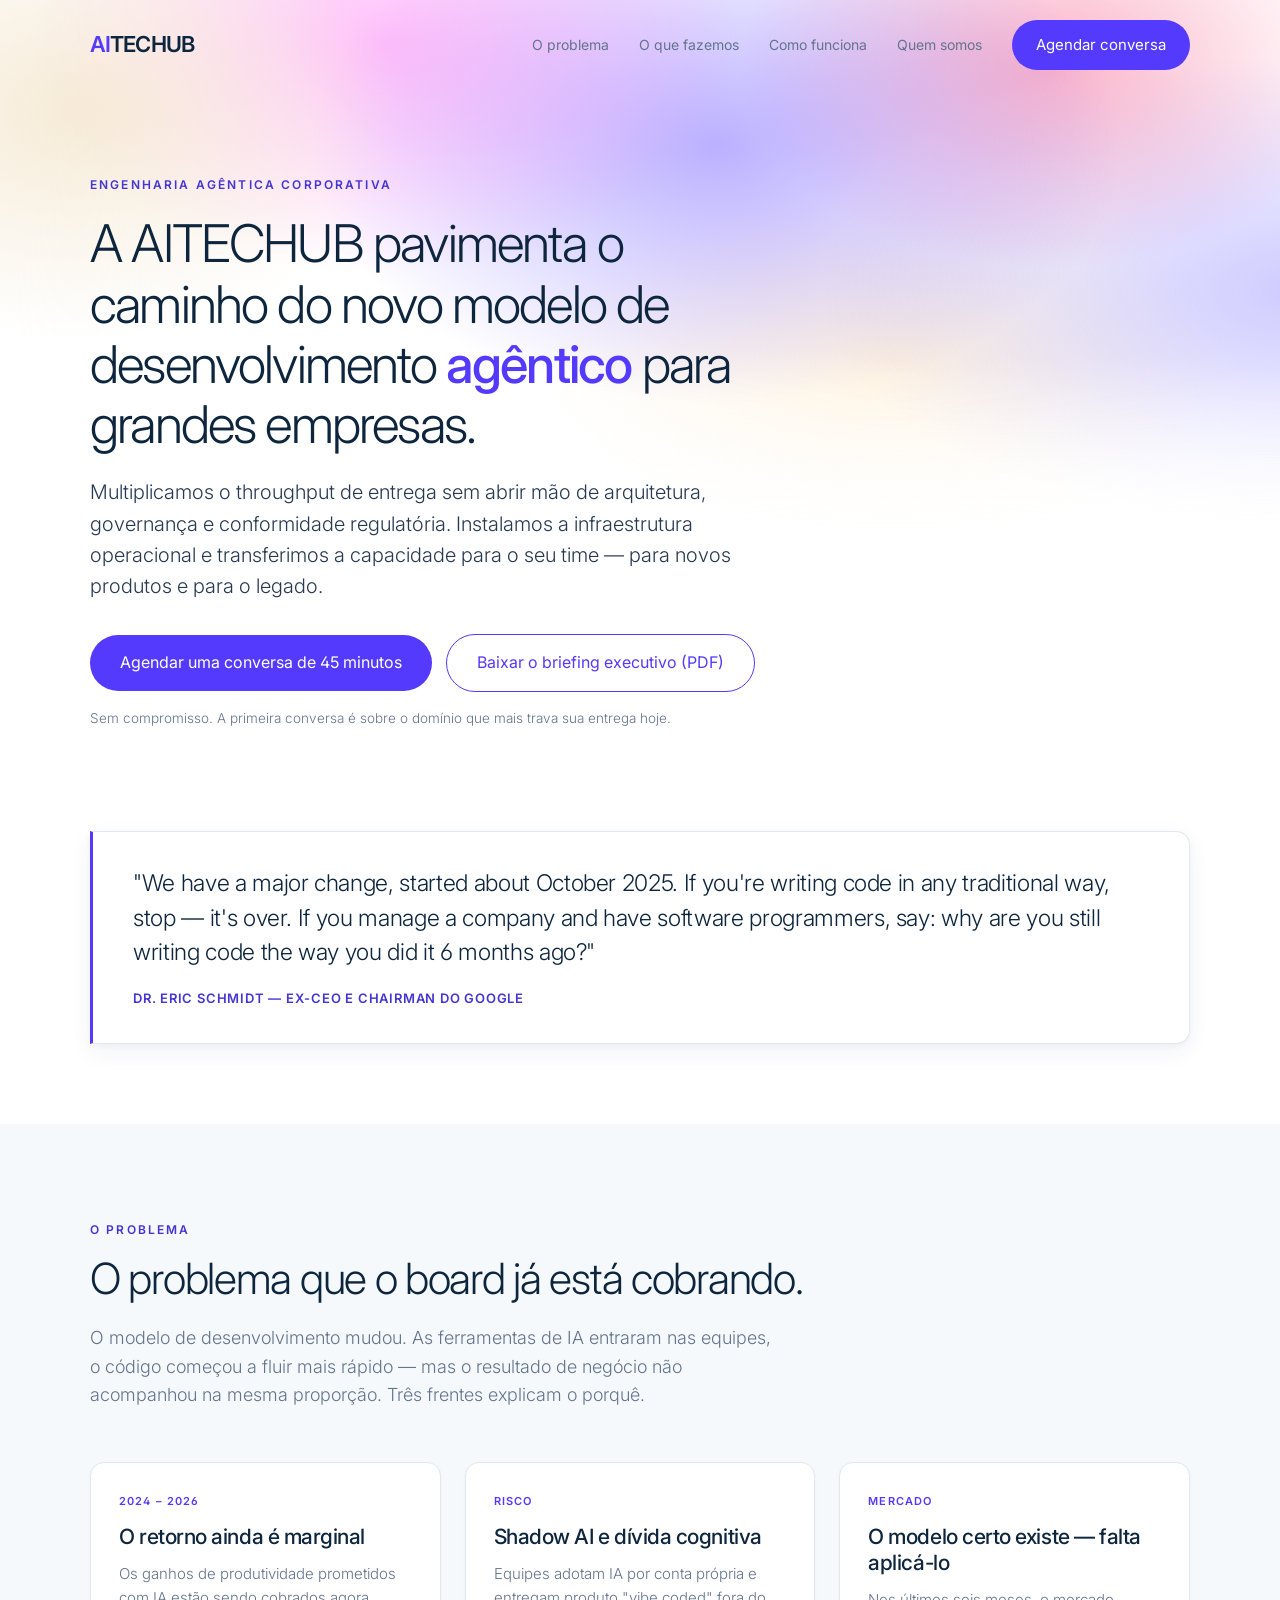
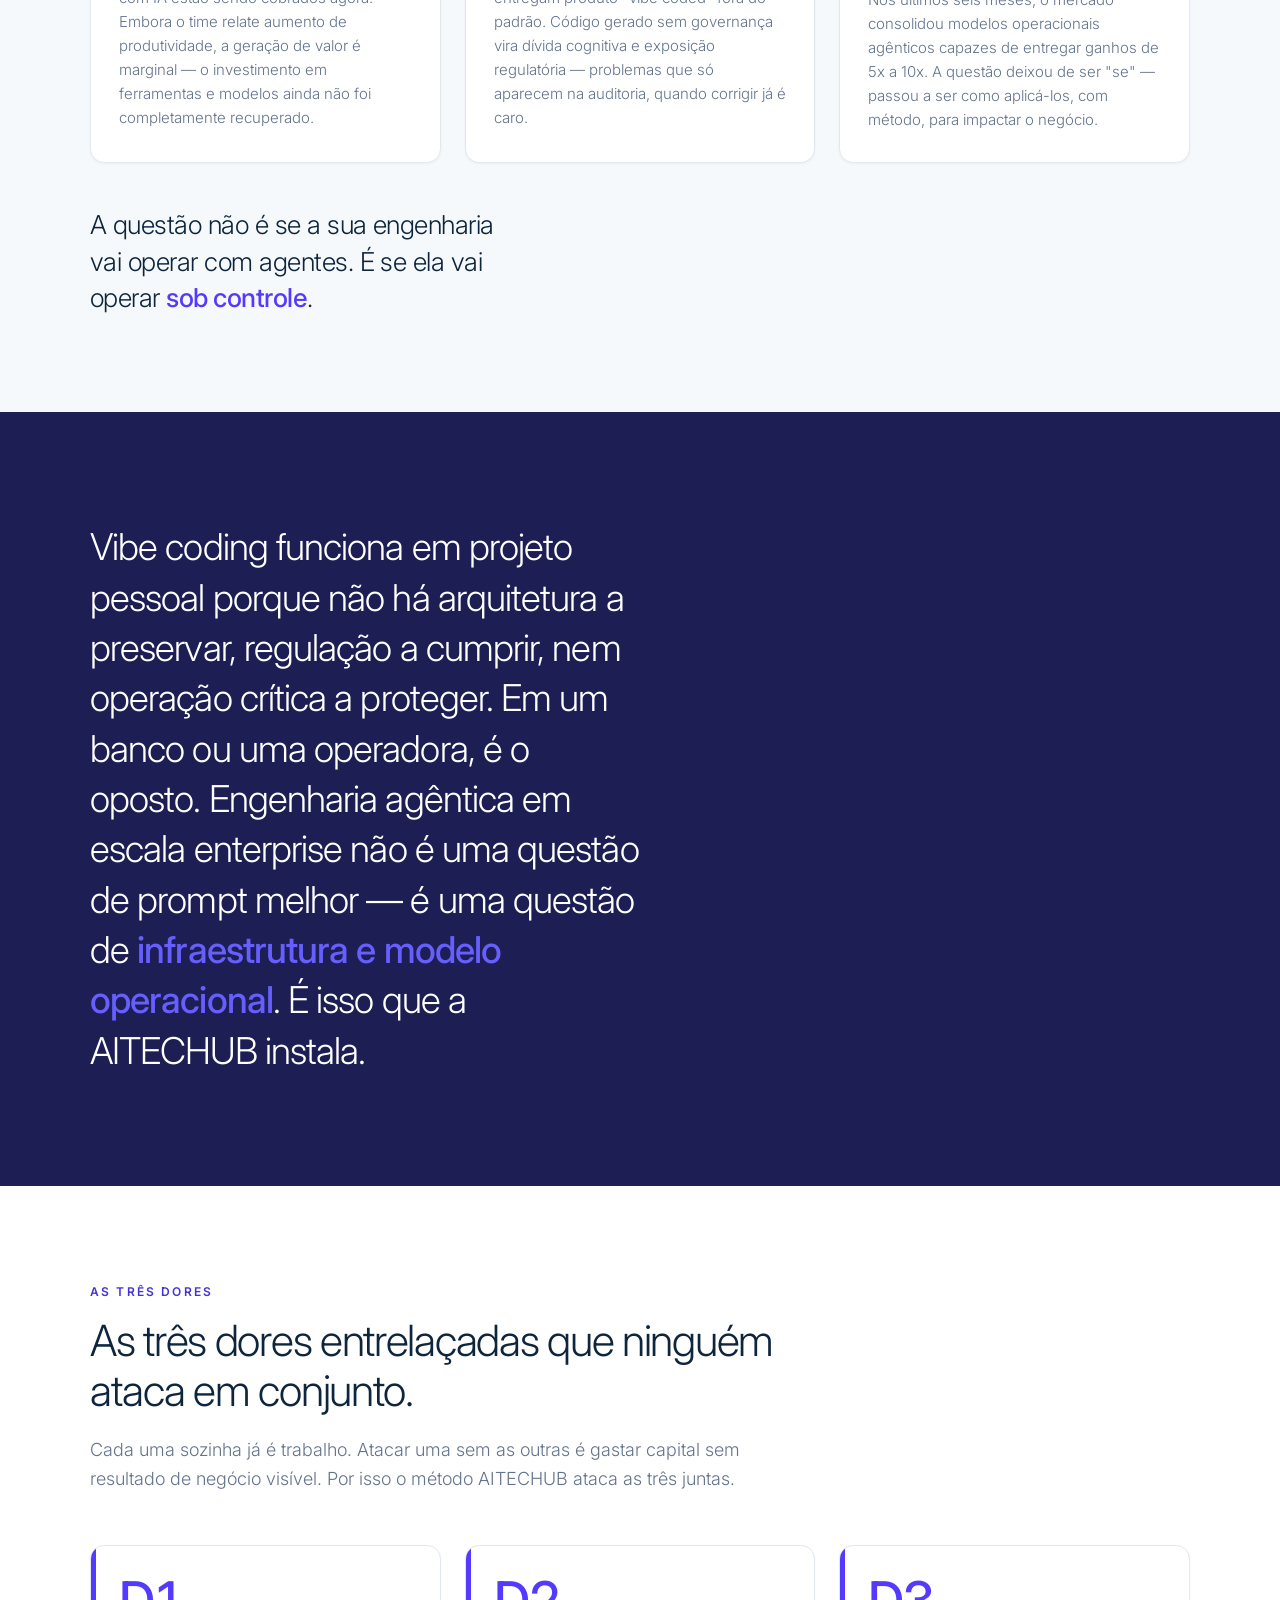
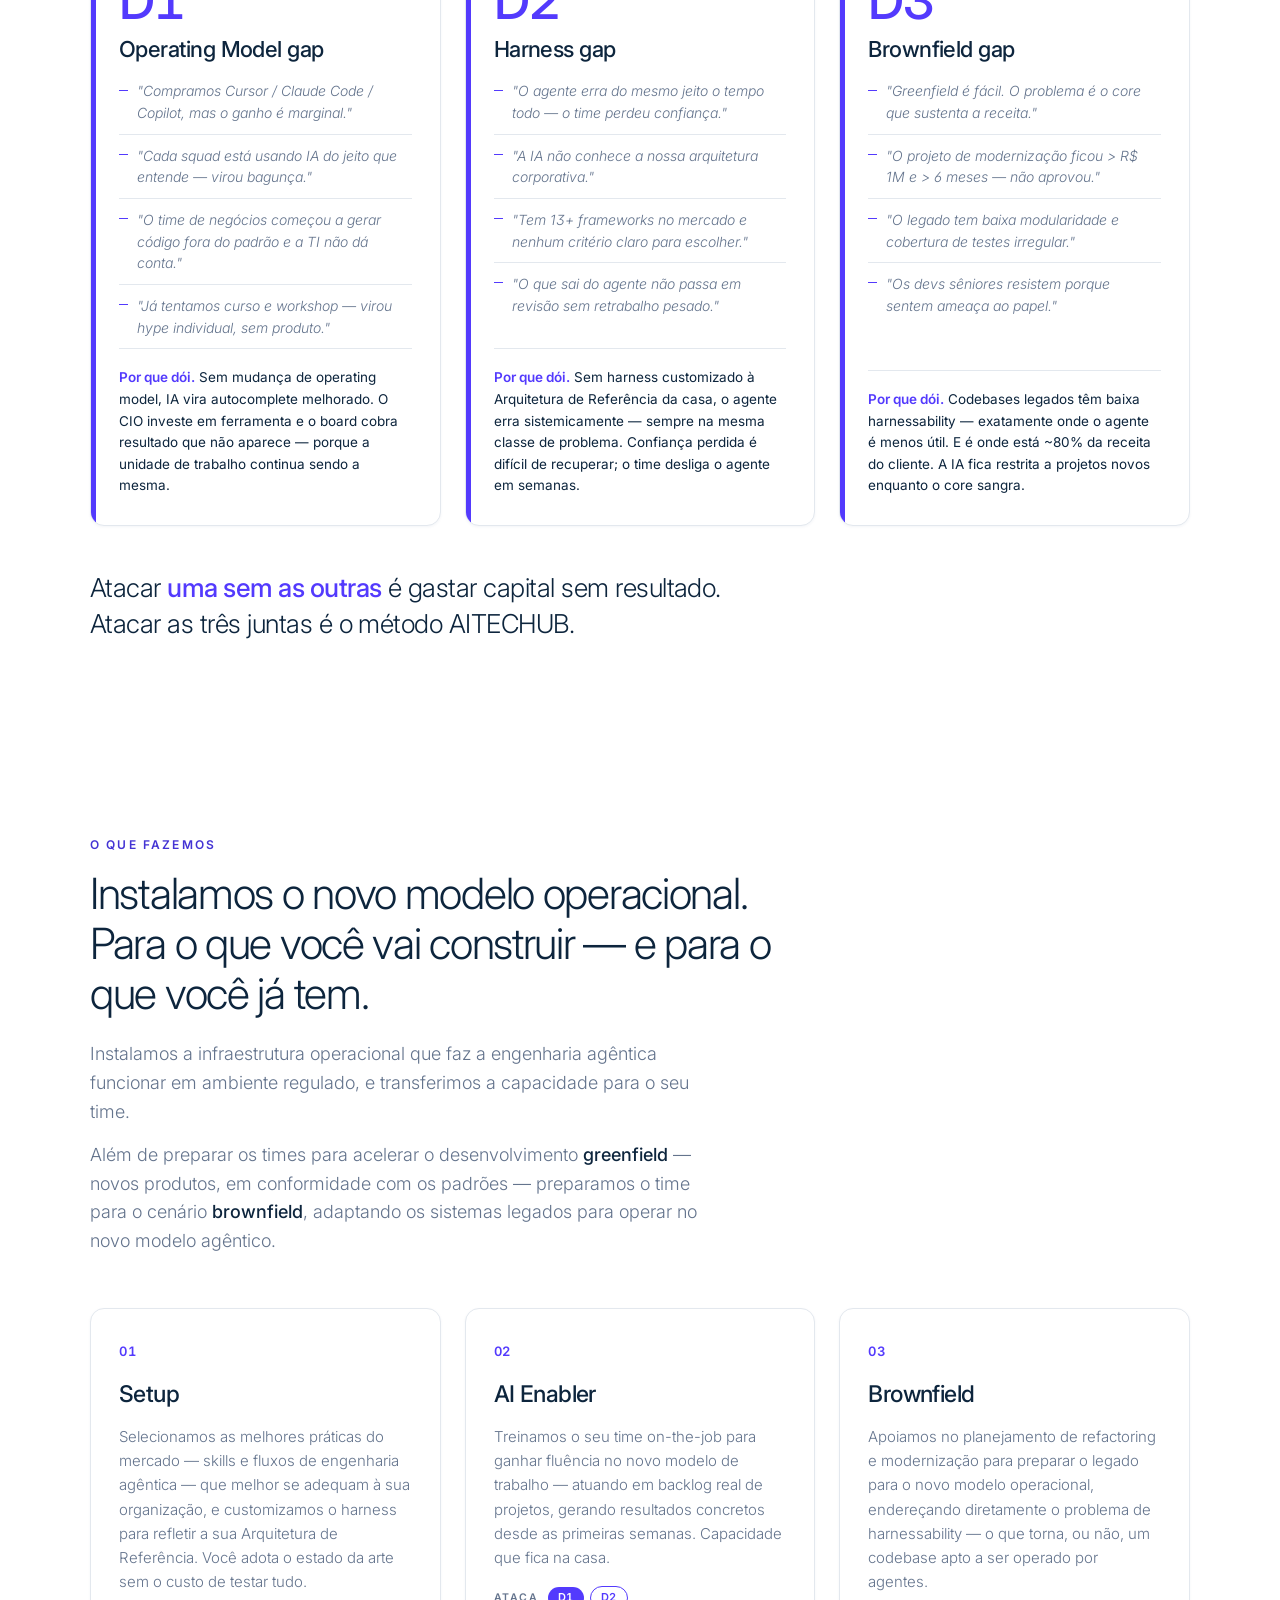
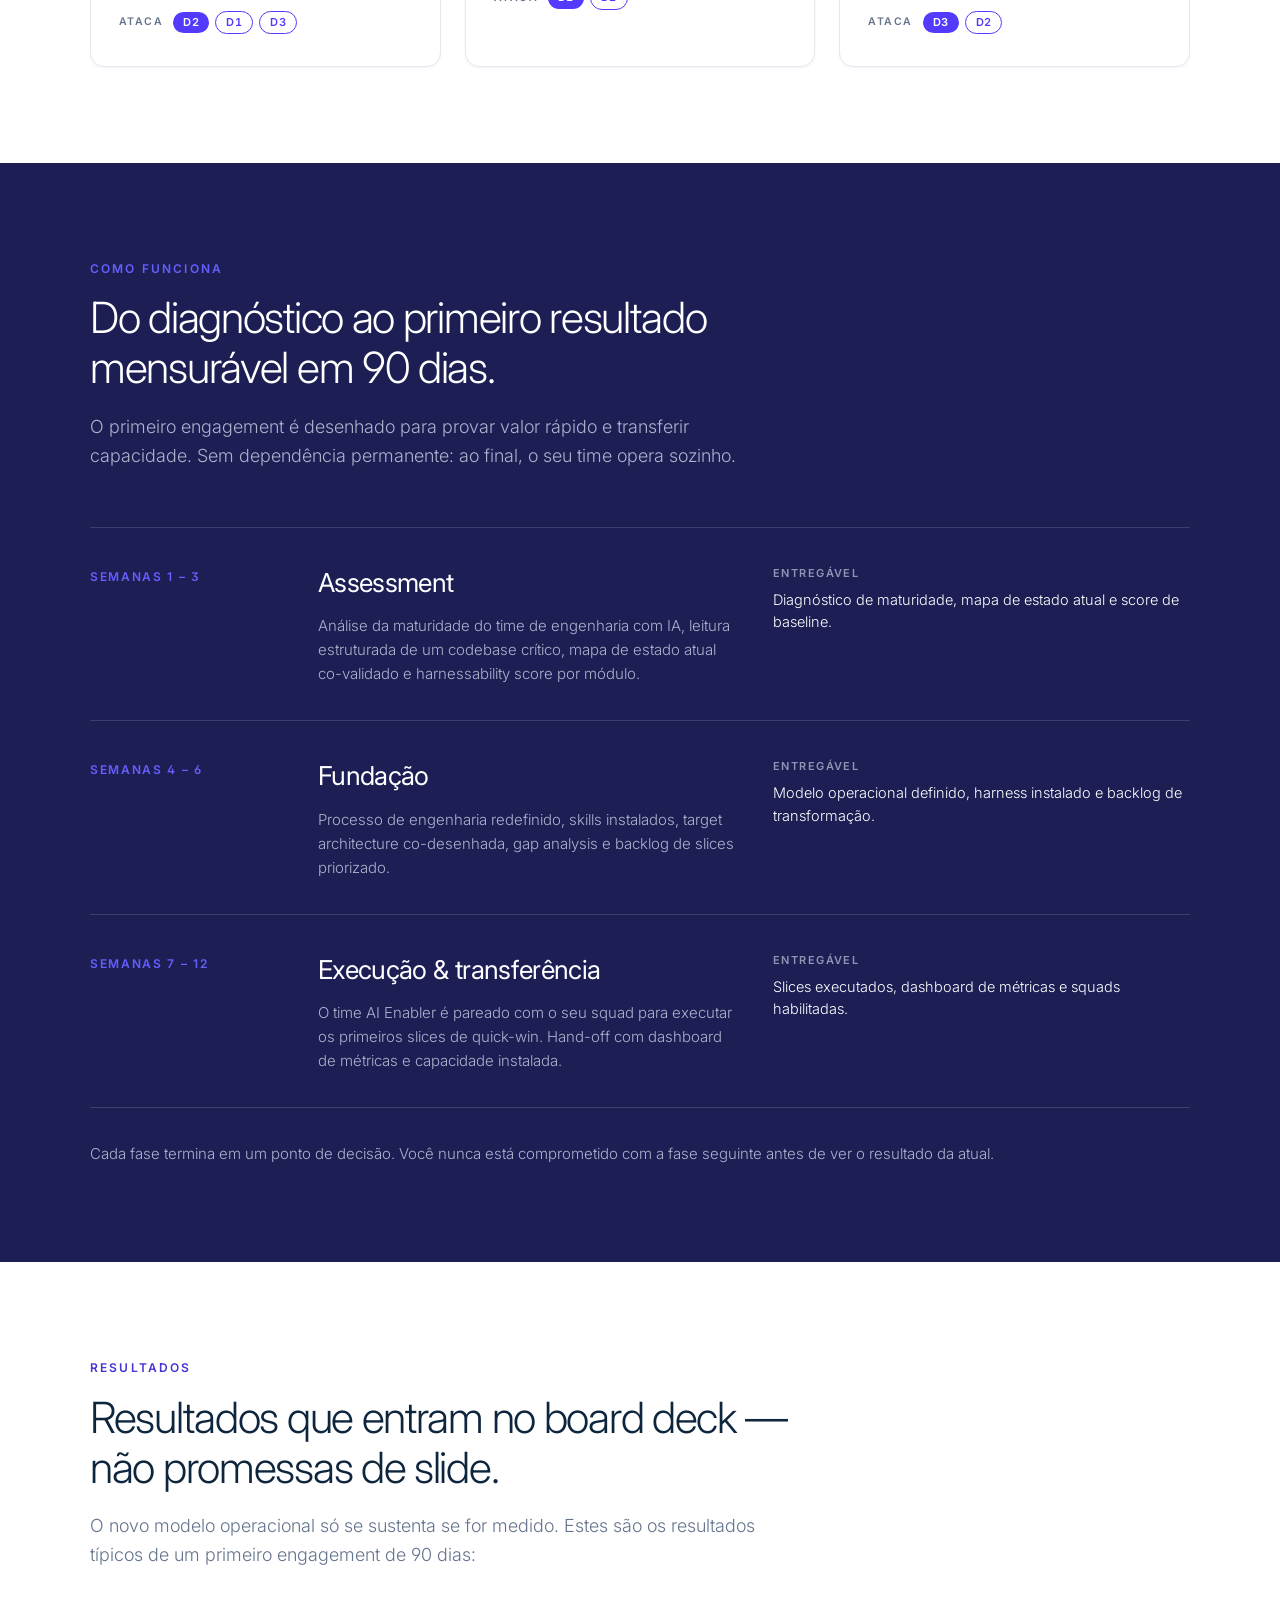
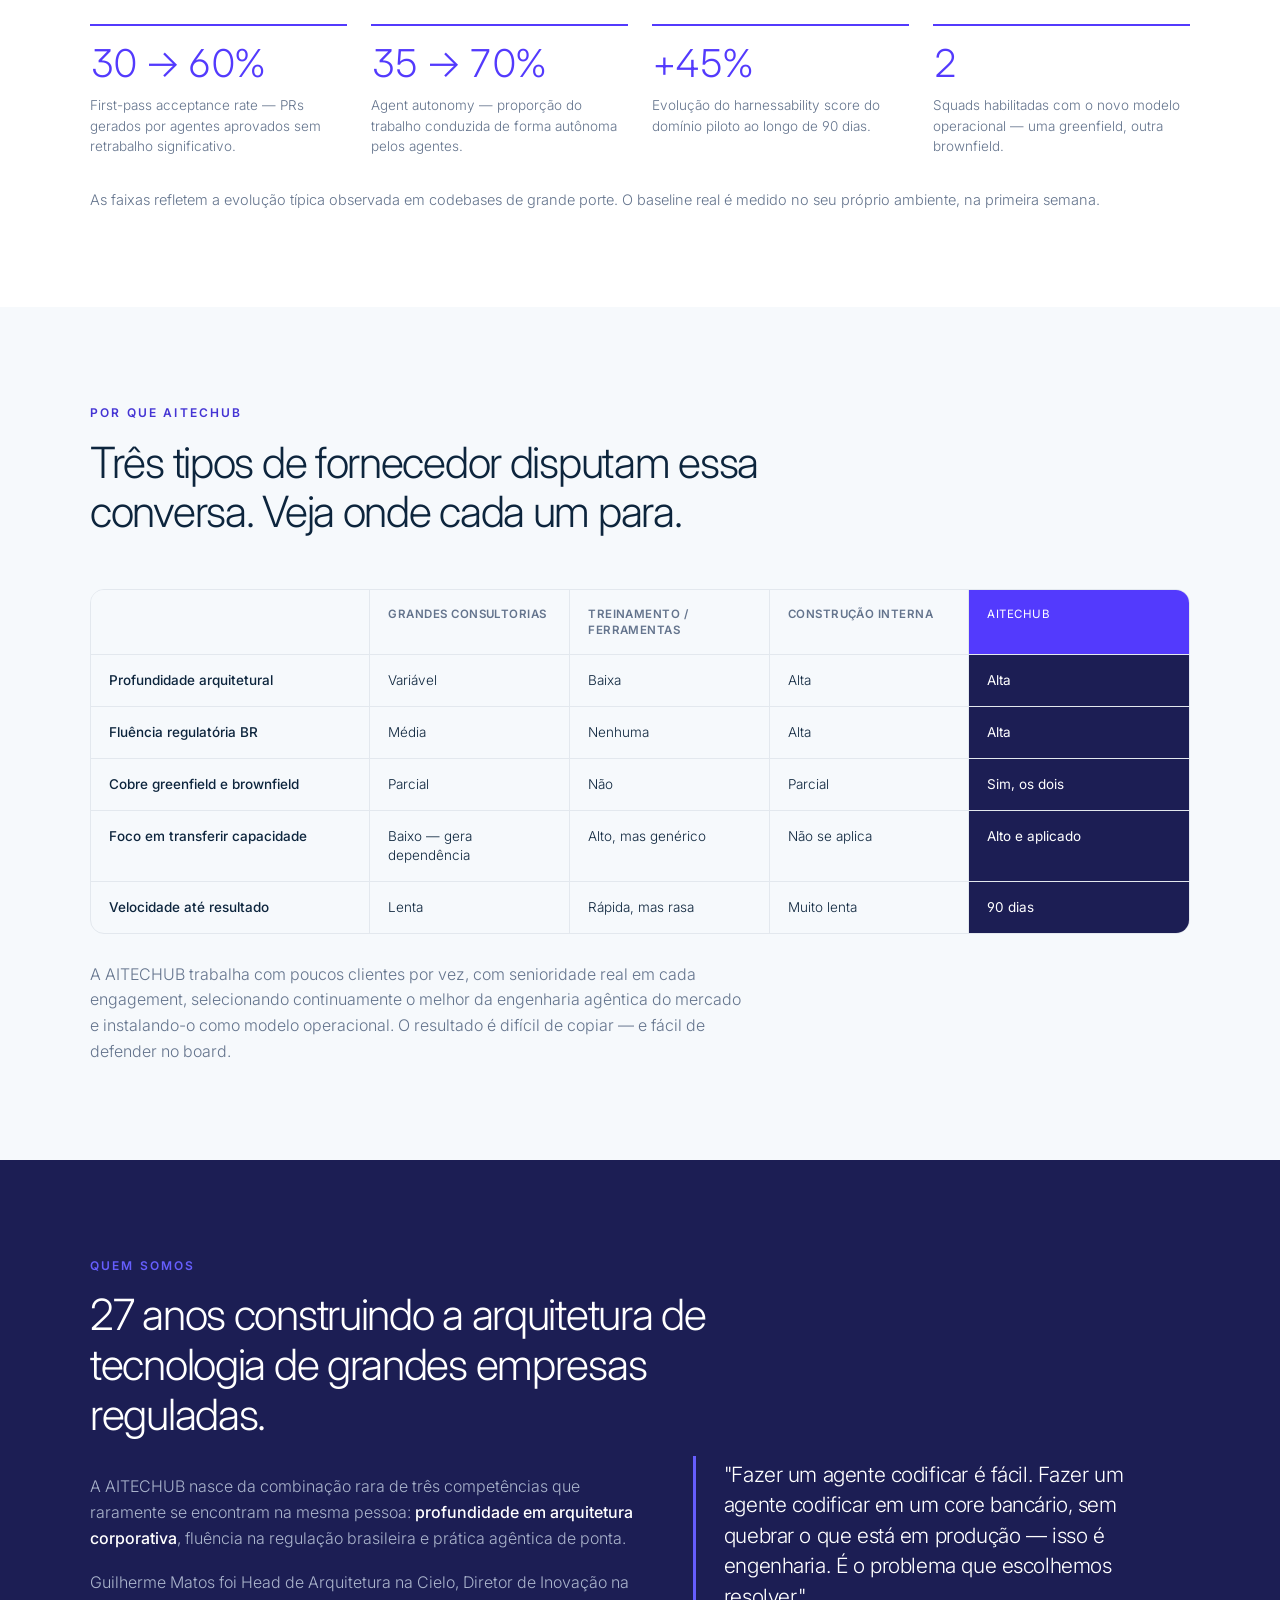
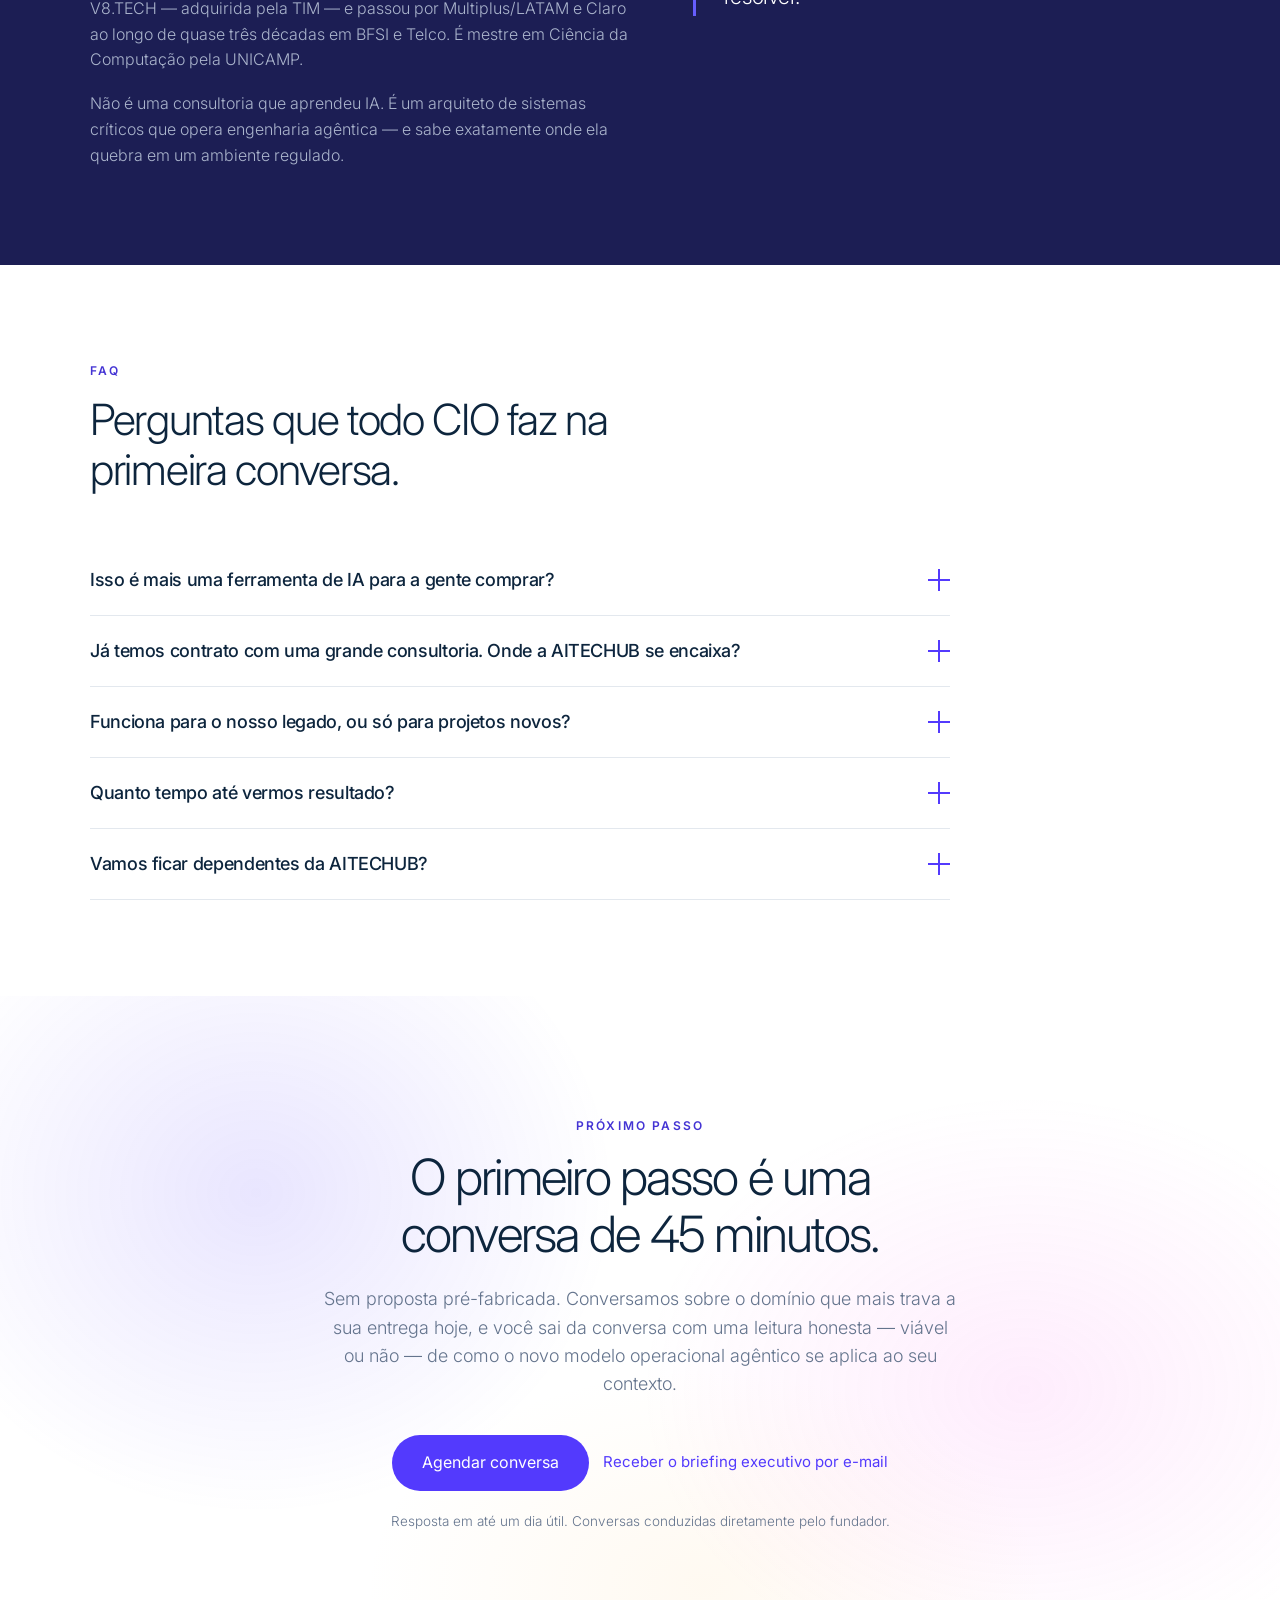
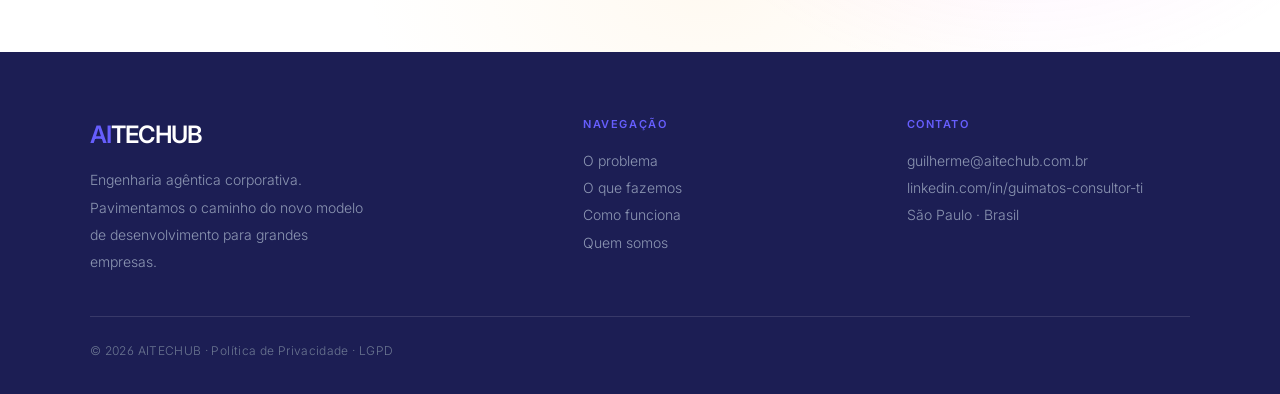
==== index.html @ 3b5c0ca3 "landing page" ====
<!DOCTYPE html>
<html lang="pt-BR">
<head>
<meta charset="UTF-8">
<meta name="viewport" content="width=device-width, initial-scale=1.0">
<title>AITECHUB — Engenharia Agêntica Corporativa</title>
<meta name="description" content="Pavimentamos o caminho do novo modelo de desenvolvimento agêntico para grandes empresas — multiplicando o throughput de entrega sem abrir mão de arquitetura, governança e conformidade regulatória.">
<meta property="og:title" content="O modelo de desenvolvimento mudou. A AITECHUB pavimenta o caminho.">
<meta property="og:description" content="Engenharia agêntica governada para grandes empresas.">
<link rel="preconnect" href="https://fonts.googleapis.com">
<link rel="preconnect" href="https://fonts.gstatic.com" crossorigin>
<link href="https://fonts.googleapis.com/css2?family=Inter:wght@300;400;500;600&display=swap" rel="stylesheet">
<style>
  :root {
    --indigo: #533afd;
    --indigo-deep: #4434d4;
    --indigo-press: #2e2b8c;
    --indigo-soft: #665efd;
    --navy: #0d253d;
    --navy-900: #1c1e54;
    --ink-secondary: #273951;
    --ink-mute: #64748d;
    --canvas: #ffffff;
    --canvas-soft: #f6f9fc;
    --canvas-cream: #f5e9d4;
    --hairline: #e3e8ee;
    --ruby: #ea2261;
  }

  * { margin: 0; padding: 0; box-sizing: border-box; }
  html { scroll-behavior: smooth; }
  body {
    background: var(--canvas);
    color: var(--navy);
    font-family: 'Inter', -apple-system, sans-serif;
    font-feature-settings: "ss01";
    font-weight: 300;
    font-size: 17px;
    line-height: 1.6;
    -webkit-font-smoothing: antialiased;
    overflow-x: hidden;
  }
  a { color: inherit; text-decoration: none; }

  .wrap { max-width: 1180px; margin: 0 auto; padding: 0 40px; }

  .eyebrow {
    font-size: 12px;
    letter-spacing: 0.18em;
    text-transform: uppercase;
    font-weight: 600;
    color: var(--indigo-deep);
  }
  .eyebrow.on-dark { color: var(--indigo-soft); }

  h2.stitle {
    font-weight: 300;
    font-size: clamp(28px, 3.5vw, 43px);
    line-height: 1.16;
    letter-spacing: -0.03em;
    margin-top: 15px;
    max-width: 21ch;
  }
  h2.stitle.wide { max-width: 28ch; }

  .lead {
    font-size: 18px;
    line-height: 1.6;
    color: var(--ink-mute);
    max-width: 62ch;
    margin-top: 20px;
    font-weight: 300;
  }
  .num { font-feature-settings: "tnum", "ss01"; }

  /* ---------- BUTTONS ---------- */
  .btn {
    display: inline-block;
    font-family: 'Inter', sans-serif;
    font-weight: 400;
    font-size: 15px;
    padding: 13px 24px;
    border-radius: 9999px;
    cursor: pointer;
    border: none;
    transition: transform 0.16s ease, background 0.2s ease, color 0.2s ease;
    white-space: nowrap;
  }
  .btn-primary { background: var(--indigo); color: #fff; }
  .btn-primary:hover { background: var(--indigo-press); transform: translateY(-2px); }
  .btn-secondary {
    background: var(--canvas);
    color: var(--indigo);
    border: 1px solid var(--indigo);
  }
  .btn-secondary:hover { background: var(--indigo); color: #fff; transform: translateY(-2px); }
  .btn-large { font-size: 16px; padding: 15px 30px; }
  .btn-link {
    font-weight: 400;
    font-size: 15px;
    color: var(--indigo);
    border-bottom: 1px solid transparent;
    transition: border-color 0.2s;
  }
  .btn-link:hover { border-color: var(--indigo); }
  .btn-on-dark { background: var(--canvas); color: var(--navy-900); }
  .btn-on-dark:hover { background: var(--indigo); color: #fff; transform: translateY(-2px); }

  /* ---------- NAV ---------- */
  nav {
    position: fixed;
    top: 0; left: 0; right: 0;
    z-index: 100;
    padding: 20px 0;
    transition: background 0.3s ease, box-shadow 0.3s ease, padding 0.3s ease;
  }
  nav.scrolled {
    background: rgba(255,255,255,0.92);
    backdrop-filter: blur(10px);
    box-shadow: 0 1px 0 var(--hairline);
    padding: 12px 0;
  }
  .nav-inner { display: flex; align-items: center; justify-content: space-between; }
  .logo {
    font-weight: 600;
    font-size: 22px;
    letter-spacing: -0.04em;
    color: var(--navy);
  }
  .logo .ai { color: var(--indigo); }
  .nav-links { display: flex; gap: 30px; align-items: center; }
  .nav-links a.navlink {
    font-size: 14px;
    font-weight: 400;
    color: var(--ink-mute);
    transition: color 0.2s;
  }
  .nav-links a.navlink:hover { color: var(--navy); }
  @media (max-width: 860px) { .nav-links .navlink { display: none; } }

  /* ---------- HERO ---------- */
  .hero {
    position: relative;
    padding: 175px 0 90px;
    overflow: hidden;
  }
  .hero-mesh {
    position: absolute;
    top: 0; left: 0; right: 0;
    height: 560px;
    z-index: 0;
    background:
      radial-gradient(ellipse 36% 58% at 6% 20%, rgba(245,233,212,0.92), transparent 70%),
      radial-gradient(ellipse 42% 62% at 30% 8%, rgba(249,107,238,0.42), transparent 66%),
      radial-gradient(ellipse 48% 70% at 56% 26%, rgba(83,58,253,0.40), transparent 66%),
      radial-gradient(ellipse 38% 56% at 82% 12%, rgba(234,34,97,0.34), transparent 64%),
      radial-gradient(ellipse 54% 60% at 102% 52%, rgba(102,94,253,0.32), transparent 70%),
      radial-gradient(ellipse 42% 50% at 70% 64%, rgba(255,209,140,0.28), transparent 66%);
    filter: saturate(1.05);
  }
  .hero-mesh::after {
    content: "";
    position: absolute;
    left: 0; right: 0; bottom: 0;
    height: 200px;
    background: linear-gradient(to bottom, rgba(255,255,255,0), var(--canvas));
  }
  .hero-inner { position: relative; z-index: 2; }
  .hero h1 {
    font-weight: 300;
    font-size: clamp(30px, 4.3vw, 52px);
    line-height: 1.16;
    letter-spacing: -0.035em;
    margin-top: 20px;
    max-width: 21ch;
  }
  .hero h1 b { font-weight: 500; color: var(--indigo); }
  .hero .sub {
    font-size: clamp(16px, 1.65vw, 20px);
    line-height: 1.56;
    color: var(--ink-secondary);
    max-width: 56ch;
    margin-top: 22px;
    font-weight: 300;
  }
  .hero .cta-row {
    margin-top: 32px;
    display: flex;
    gap: 14px;
    align-items: center;
    flex-wrap: wrap;
  }
  .hero .microcopy {
    margin-top: 16px;
    font-size: 13.5px;
    color: var(--ink-mute);
  }

  /* ---------- QUOTE BAND ---------- */
  .quoteband { padding: 12px 0 80px; position: relative; z-index: 2; }
  .quote-card {
    background: var(--canvas);
    border: 1px solid var(--hairline);
    border-left: 3px solid var(--indigo);
    border-radius: 0 14px 14px 0;
    padding: 34px 40px;
    box-shadow: 0 8px 24px rgba(0,55,112,0.06), 0 2px 6px rgba(0,55,112,0.04);
  }
  .quote-card p {
    font-size: clamp(17px, 1.9vw, 23px);
    line-height: 1.5;
    color: var(--navy);
    font-weight: 300;
    letter-spacing: -0.015em;
  }
  .quote-card cite {
    display: block;
    margin-top: 18px;
    font-style: normal;
    font-size: 13px;
    font-weight: 600;
    letter-spacing: 0.06em;
    text-transform: uppercase;
    color: var(--indigo-deep);
  }

  /* ---------- SECTION SHELL ---------- */
  section { position: relative; }
  .sec-pad { padding: 96px 0; }
  .dark { background: var(--navy-900); color: #fff; }
  .dark h2.stitle { color: #fff; }
  .dark .lead { color: #aab4cc; }
  .soft { background: var(--canvas-soft); }

  /* ---------- PROBLEM ---------- */
  .problem-cards {
    display: grid;
    grid-template-columns: repeat(3, 1fr);
    gap: 24px;
    margin-top: 52px;
  }
  .pcard {
    background: var(--canvas);
    border: 1px solid var(--hairline);
    border-radius: 14px;
    padding: 30px 28px;
    box-shadow: 0 1px 3px rgba(0,55,112,0.05);
  }
  .pcard .pc-tag {
    font-size: 11px;
    font-weight: 600;
    letter-spacing: 0.1em;
    text-transform: uppercase;
    color: var(--indigo);
  }
  .pcard h3 {
    font-weight: 500;
    font-size: 21px;
    line-height: 1.25;
    letter-spacing: -0.022em;
    margin: 13px 0 12px;
  }
  .pcard p { font-size: 15px; line-height: 1.6; color: var(--ink-mute); }
  .transition-line {
    margin-top: 44px;
    font-size: clamp(19px, 2.1vw, 26px);
    font-weight: 300;
    line-height: 1.4;
    letter-spacing: -0.02em;
    color: var(--navy);
    max-width: 26ch;
  }
  .transition-line b { font-weight: 500; color: var(--indigo); }

  /* ---------- TURN ---------- */
  .turn { padding: 110px 0; }
  .turn p {
    font-weight: 300;
    font-size: clamp(23px, 2.9vw, 37px);
    line-height: 1.36;
    letter-spacing: -0.025em;
    max-width: 25ch;
  }
  .turn p b { font-weight: 500; color: var(--indigo-soft); }

  /* ---------- PILLARS ---------- */
  .twolead { margin-top: 22px; max-width: 64ch; }
  .twolead p { font-size: 18px; line-height: 1.6; color: var(--ink-mute); font-weight: 300; }
  .twolead p + p { margin-top: 14px; }
  .twolead b { color: var(--navy); font-weight: 500; }
  .pillars {
    margin-top: 52px;
    display: grid;
    grid-template-columns: repeat(3, 1fr);
    gap: 24px;
  }
  .pillar {
    background: var(--canvas);
    border: 1px solid var(--hairline);
    border-radius: 14px;
    padding: 32px 28px;
    box-shadow: 0 1px 3px rgba(0,55,112,0.05);
  }
  .pillar .pl-num {
    font-size: 13px;
    font-weight: 600;
    color: var(--indigo);
    letter-spacing: 0.06em;
    font-feature-settings: "tnum";
  }
  .pillar h3 {
    font-weight: 500;
    font-size: 23px;
    letter-spacing: -0.025em;
    margin: 14px 0 12px;
  }
  .pillar p { font-size: 15px; line-height: 1.62; color: var(--ink-mute); }
  .pl-attacks { margin-top: 16px; display: flex; gap: 6px; flex-wrap: wrap; align-items: center; }
  .pl-attacks .pl-label {
    font-size: 10.5px;
    letter-spacing: 0.14em;
    text-transform: uppercase;
    color: var(--ink-mute);
    font-weight: 600;
    margin-right: 4px;
  }
  .dtag {
    font-size: 11px;
    font-weight: 600;
    letter-spacing: 0.04em;
    padding: 3px 10px;
    border-radius: 9999px;
    font-feature-settings: "tnum";
    line-height: 1.4;
  }
  .dtag.primary { background: var(--indigo); color: #fff; }
  .dtag.secondary { background: transparent; color: var(--indigo); border: 1px solid var(--indigo); }

  /* ---------- THREE PAINS (nova seção) ---------- */
  .pains-grid {
    display: grid;
    grid-template-columns: repeat(3, 1fr);
    gap: 24px;
    margin-top: 52px;
  }
  .dcard {
    background: var(--canvas);
    border: 1px solid var(--hairline);
    border-radius: 14px;
    padding: 30px 28px 28px;
    box-shadow: 0 1px 3px rgba(0,55,112,0.05);
    position: relative;
    overflow: hidden;
    display: flex;
    flex-direction: column;
  }
  .dcard::before {
    content: "";
    position: absolute;
    top: 0; left: 0;
    width: 5px; height: 100%;
    background: var(--indigo);
  }
  .dcard .d-id {
    font-weight: 300;
    font-size: 52px;
    line-height: 0.95;
    letter-spacing: -0.04em;
    color: var(--indigo);
    font-feature-settings: "tnum";
  }
  .dcard .d-id b { font-weight: 500; }
  .dcard h3 {
    font-weight: 500;
    font-size: 22px;
    line-height: 1.2;
    letter-spacing: -0.025em;
    margin: 10px 0 18px;
    color: var(--navy);
  }
  .dcard .d-symptoms {
    list-style: none;
    margin: 0;
    padding: 0;
  }
  .dcard .d-symptoms li {
    font-size: 14px;
    line-height: 1.55;
    color: var(--ink-mute);
    padding: 10px 0 10px 18px;
    position: relative;
    border-top: 1px solid var(--hairline);
    font-style: italic;
  }
  .dcard .d-symptoms li:first-child { border-top: none; padding-top: 0; }
  .dcard .d-symptoms li::before {
    content: "";
    position: absolute;
    left: 0; top: 19px;
    width: 9px; height: 1px;
    background: var(--indigo);
  }
  .dcard .d-symptoms li:first-child::before { top: 10px; }
  .dcard .d-why {
    margin-top: auto;
    padding-top: 18px;
    border-top: 1px solid var(--hairline);
    font-size: 13.5px;
    line-height: 1.6;
    color: var(--navy);
    font-weight: 400;
  }
  .dcard .d-why b { font-weight: 600; color: var(--indigo); }
  .pains-closer {
    margin-top: 44px;
    font-size: clamp(19px, 2.1vw, 26px);
    font-weight: 300;
    line-height: 1.4;
    letter-spacing: -0.02em;
    color: var(--navy);
    max-width: 40ch;
  }
  .pains-closer b { font-weight: 500; color: var(--indigo); }

  /* ---------- TIMELINE ---------- */
  .timeline { margin-top: 56px; }
  .tl-row {
    display: grid;
    grid-template-columns: 190px 1fr 1fr;
    gap: 38px;
    padding: 34px 0;
    border-top: 1px solid rgba(255,255,255,0.14);
    align-items: start;
  }
  .tl-row:last-child { border-bottom: 1px solid rgba(255,255,255,0.14); }
  .tl-tag {
    font-size: 12px;
    letter-spacing: 0.14em;
    text-transform: uppercase;
    font-weight: 600;
    color: var(--indigo-soft);
    padding-top: 5px;
  }
  .tl-main h3 {
    font-weight: 400;
    font-size: 26px;
    letter-spacing: -0.025em;
    color: #fff;
  }
  .tl-main p {
    font-size: 15px;
    line-height: 1.6;
    color: #aab4cc;
    margin-top: 11px;
    font-weight: 300;
  }
  .tl-deliv {
    font-size: 14.5px;
    line-height: 1.55;
    color: #fff;
    font-weight: 300;
    padding-top: 3px;
  }
  .tl-deliv .dl-label {
    display: block;
    font-size: 11px;
    letter-spacing: 0.13em;
    text-transform: uppercase;
    color: #8d97b3;
    margin-bottom: 7px;
    font-weight: 600;
  }
  .tl-foot {
    margin-top: 34px;
    font-size: 15px;
    color: #aab4cc;
    font-weight: 300;
  }

  /* ---------- RESULTS ---------- */
  .metrics {
    margin-top: 54px;
    display: grid;
    grid-template-columns: repeat(4, 1fr);
    gap: 24px;
  }
  .metric { border-top: 2px solid var(--indigo); padding-top: 18px; }
  .metric .m-num {
    font-weight: 300;
    font-size: clamp(30px, 3vw, 39px);
    line-height: 1;
    letter-spacing: -0.04em;
    color: var(--indigo);
    font-feature-settings: "tnum", "ss01";
  }
  .metric .m-num b { color: var(--navy); font-weight: 400; }
  .metric .m-lbl {
    font-size: 13.5px;
    line-height: 1.5;
    color: var(--ink-mute);
    margin-top: 13px;
  }
  .metrics-foot {
    margin-top: 32px;
    font-size: 14.5px;
    color: var(--ink-mute);
    font-weight: 300;
  }

  /* ---------- COMPARISON ---------- */
  .compare {
    margin-top: 52px;
    border: 1px solid var(--hairline);
    border-radius: 14px;
    overflow: hidden;
  }
  .crow {
    display: grid;
    grid-template-columns: 1.4fr 1fr 1fr 1fr 1.1fr;
    border-bottom: 1px solid var(--hairline);
  }
  .crow:last-child { border-bottom: none; }
  .ccell {
    padding: 16px 18px;
    font-size: 13.5px;
    line-height: 1.4;
    border-right: 1px solid var(--hairline);
  }
  .ccell:last-child { border-right: none; }
  .crow.head .ccell {
    font-weight: 600;
    font-size: 11.5px;
    letter-spacing: 0.04em;
    text-transform: uppercase;
    color: var(--ink-mute);
    background: var(--canvas-soft);
  }
  .crow .ccell.rowlabel { font-weight: 500; color: var(--navy); }
  .crow .ccell.aitechub { background: var(--navy-900); color: #fff; font-weight: 400; }
  .crow.head .ccell.aitechub { background: var(--indigo); color: #fff; }
  .compare-foot {
    margin-top: 28px;
    font-size: 16px;
    line-height: 1.6;
    color: var(--ink-mute);
    max-width: 66ch;
    font-weight: 300;
  }

  /* ---------- WHO ---------- */
  .who-grid {
    display: grid;
    grid-template-columns: 1.1fr 1fr;
    gap: 56px;
    align-items: start;
    margin-top: 16px;
  }
  .who-text p { color: #aab4cc; margin-top: 18px; font-size: 16px; line-height: 1.62; font-weight: 300; }
  .who-text p b { color: #fff; font-weight: 500; }
  .pullquote {
    border-left: 3px solid var(--indigo-soft);
    padding: 4px 0 4px 28px;
  }
  .pullquote p {
    font-weight: 300;
    font-size: 21px;
    line-height: 1.45;
    letter-spacing: -0.02em;
    color: #fff;
  }

  /* ---------- FAQ ---------- */
  .faq { margin-top: 50px; max-width: 860px; }
  .faq-item { border-bottom: 1px solid var(--hairline); }
  .faq-q {
    width: 100%;
    text-align: left;
    background: none;
    border: none;
    cursor: pointer;
    padding: 24px 0;
    display: flex;
    justify-content: space-between;
    align-items: center;
    gap: 24px;
    font-family: 'Inter', sans-serif;
    font-weight: 500;
    font-size: 18px;
    letter-spacing: -0.02em;
    color: var(--navy);
  }
  .faq-icon { flex-shrink: 0; width: 22px; height: 22px; position: relative; }
  .faq-icon::before, .faq-icon::after {
    content: "";
    position: absolute;
    background: var(--indigo);
    transition: transform 0.3s ease, opacity 0.3s ease;
  }
  .faq-icon::before { width: 22px; height: 2px; top: 10px; left: 0; }
  .faq-icon::after { width: 2px; height: 22px; top: 0; left: 10px; }
  .faq-item.open .faq-icon::after { transform: rotate(90deg); opacity: 0; }
  .faq-a { max-height: 0; overflow: hidden; transition: max-height 0.4s ease; }
  .faq-a-inner {
    padding: 0 44px 26px 0;
    font-size: 15.5px;
    line-height: 1.62;
    color: var(--ink-mute);
    font-weight: 300;
  }

  /* ---------- FINAL CTA ---------- */
  .final-cta { padding: 120px 0; text-align: center; position: relative; overflow: hidden; }
  .final-mesh {
    position: absolute;
    inset: 0;
    z-index: 0;
    background:
      radial-gradient(ellipse 40% 70% at 20% 30%, rgba(83,58,253,0.13), transparent 70%),
      radial-gradient(ellipse 44% 66% at 80% 60%, rgba(249,107,238,0.12), transparent 68%),
      radial-gradient(ellipse 40% 50% at 55% 90%, rgba(255,209,140,0.12), transparent 66%);
  }
  .final-inner { position: relative; z-index: 2; }
  .final-cta h2 {
    font-weight: 300;
    font-size: clamp(30px, 4vw, 50px);
    line-height: 1.14;
    letter-spacing: -0.035em;
    max-width: 20ch;
    margin: 14px auto 0;
  }
  .final-cta .fc-text {
    font-size: 18px;
    line-height: 1.58;
    color: var(--ink-mute);
    max-width: 58ch;
    margin: 22px auto 0;
    font-weight: 300;
  }
  .final-cta .cta-row {
    margin-top: 36px;
    display: flex;
    gap: 14px;
    justify-content: center;
    align-items: center;
    flex-wrap: wrap;
  }
  .final-cta .microcopy { margin-top: 20px; font-size: 13.5px; color: var(--ink-mute); }

  /* ---------- FOOTER ---------- */
  footer {
    background: var(--navy-900);
    color: #8d97b3;
    padding: 64px 0 34px;
  }
  .foot-grid {
    display: grid;
    grid-template-columns: 1.6fr 1fr 1fr;
    gap: 40px;
    padding-bottom: 40px;
    border-bottom: 1px solid rgba(255,255,255,0.12);
  }
  .foot-logo {
    font-weight: 600;
    font-size: 24px;
    color: #fff;
    letter-spacing: -0.04em;
  }
  .foot-logo .ai { color: var(--indigo-soft); }
  .foot-tag { margin-top: 12px; font-size: 14px; max-width: 32ch; font-weight: 300; }
  .foot-col .ftitle {
    font-size: 11px;
    letter-spacing: 0.14em;
    text-transform: uppercase;
    color: var(--indigo-soft);
    font-weight: 600;
    margin-bottom: 13px;
  }
  .foot-col a, .foot-col p {
    font-size: 14px;
    line-height: 1.95;
    display: block;
    color: #8d97b3;
    font-weight: 300;
  }
  .foot-col a:hover { color: #fff; }
  .foot-legal {
    margin-top: 24px;
    font-size: 12px;
    color: #6b7691;
    letter-spacing: 0.03em;
  }

  /* ---------- REVEAL ---------- */
  .reveal {
    opacity: 0;
    transform: translateY(24px);
    transition: opacity 0.7s cubic-bezier(.2,.6,.2,1), transform 0.7s cubic-bezier(.2,.6,.2,1);
  }
  .reveal.in { opacity: 1; transform: translateY(0); }

  /* ---------- RESPONSIVE ---------- */
  @media (max-width: 920px) {
    .wrap { padding: 0 24px; }
    .problem-cards, .pillars, .metrics, .pains-grid { grid-template-columns: 1fr; gap: 18px; }
    .tl-row { grid-template-columns: 1fr; gap: 12px; }
    .who-grid { grid-template-columns: 1fr; gap: 36px; }
    .compare { overflow-x: auto; }
    .crow { grid-template-columns: 1.4fr 1fr 1fr 1fr 1.1fr; min-width: 720px; }
    .foot-grid { grid-template-columns: 1fr; gap: 28px; }
    .hero { padding: 130px 0 60px; }
    .sec-pad, .turn, .final-cta { padding: 72px 0; }
    .quote-card { padding: 26px 26px; }
  }
</style>
</head>
<body>

<!-- ============ NAV ============ -->
<nav id="nav">
  <div class="wrap nav-inner">
    <a href="#top" class="logo"><span class="ai">AI</span>TECHUB</a>
    <div class="nav-links">
      <a href="#problema" class="navlink">O problema</a>
      <a href="#fazemos" class="navlink">O que fazemos</a>
      <a href="#funciona" class="navlink">Como funciona</a>
      <a href="#quem" class="navlink">Quem somos</a>
      <a href="#contato" class="btn btn-primary">Agendar conversa</a>
    </div>
  </div>
</nav>

<!-- ============ HERO ============ -->
<header class="hero" id="top">
  <div class="hero-mesh"></div>
  <div class="wrap hero-inner">
    <div class="eyebrow reveal">Engenharia Agêntica Corporativa</div>
    <h1 class="reveal">A AITECHUB pavimenta o caminho do novo modelo de desenvolvimento <b>agêntico</b> para grandes empresas.</h1>
    <p class="sub reveal">Multiplicamos o throughput de entrega sem abrir mão de arquitetura, governança e conformidade regulatória. Instalamos a infraestrutura operacional e transferimos a capacidade para o seu time — para novos produtos e para o legado.</p>
    <div class="cta-row reveal">
      <a href="#contato" class="btn btn-primary btn-large">Agendar uma conversa de 45 minutos</a>
      <a href="#contato" class="btn btn-secondary btn-large">Baixar o briefing executivo (PDF)</a>
    </div>
    <p class="microcopy reveal">Sem compromisso. A primeira conversa é sobre o domínio que mais trava sua entrega hoje.</p>
  </div>
</header>

<!-- ============ QUOTE BAND ============ -->
<section class="quoteband">
  <div class="wrap">
    <blockquote class="quote-card reveal">
      <p>"We have a major change, started about October 2025. If you're writing code in any traditional way, stop — it's over. If you manage a company and have software programmers, say: why are you still writing code the way you did it 6 months ago?"</p>
      <cite>Dr. Eric Schmidt — ex-CEO e chairman do Google</cite>
    </blockquote>
  </div>
</section>

<!-- ============ PROBLEMA ============ -->
<section class="sec-pad soft" id="problema">
  <div class="wrap">
    <div class="eyebrow reveal">O Problema</div>
    <h2 class="stitle wide reveal">O problema que o board já está cobrando.</h2>
    <p class="lead reveal">O modelo de desenvolvimento mudou. As ferramentas de IA entraram nas equipes, o código começou a fluir mais rápido — mas o resultado de negócio não acompanhou na mesma proporção. Três frentes explicam o porquê.</p>

    <div class="problem-cards">
      <div class="pcard reveal">
        <div class="pc-tag">2024 – 2026</div>
        <h3>O retorno ainda é marginal</h3>
        <p>Os ganhos de produtividade prometidos com IA estão sendo cobrados agora. Embora o time relate aumento de produtividade, a geração de valor é marginal — o investimento em ferramentas e modelos ainda não foi completamente recuperado.</p>
      </div>
      <div class="pcard reveal">
        <div class="pc-tag">Risco</div>
        <h3>Shadow AI e dívida cognitiva</h3>
        <p>Equipes adotam IA por conta própria e entregam produto "vibe coded" fora do padrão. Código gerado sem governança vira dívida cognitiva e exposição regulatória — problemas que só aparecem na auditoria, quando corrigir já é caro.</p>
      </div>
      <div class="pcard reveal">
        <div class="pc-tag">Mercado</div>
        <h3>O modelo certo existe — falta aplicá-lo</h3>
        <p>Nos últimos seis meses, o mercado consolidou modelos operacionais agênticos capazes de entregar ganhos de 5x a 10x. A questão deixou de ser "se" — passou a ser como aplicá-los, com método, para impactar o negócio.</p>
      </div>
    </div>

    <p class="transition-line reveal">A questão não é se a sua engenharia vai operar com agentes. É se ela vai operar <b>sob controle</b>.</p>
  </div>
</section>

<!-- ============ A VIRADA ============ -->
<section class="turn dark">
  <div class="wrap">
    <p class="reveal">Vibe coding funciona em projeto pessoal porque não há arquitetura a preservar, regulação a cumprir, nem operação crítica a proteger. Em um banco ou uma operadora, é o oposto. Engenharia agêntica em escala enterprise não é uma questão de prompt melhor — é uma questão de <b>infraestrutura e modelo operacional</b>. É isso que a AITECHUB instala.</p>
  </div>
</section>

<!-- ============ AS TRÊS DORES ============ -->
<section class="sec-pad" id="dores">
  <div class="wrap">
    <div class="eyebrow reveal">As Três Dores</div>
    <h2 class="stitle wide reveal">As três dores entrelaçadas que ninguém ataca em conjunto.</h2>
    <p class="lead reveal">Cada uma sozinha já é trabalho. Atacar uma sem as outras é gastar capital sem resultado de negócio visível. Por isso o método AITECHUB ataca as três juntas.</p>

    <div class="pains-grid">
      <div class="dcard reveal">
        <div class="d-id"><b>D1</b></div>
        <h3>Operating Model gap</h3>
        <ul class="d-symptoms">
          <li>"Compramos Cursor / Claude Code / Copilot, mas o ganho é marginal."</li>
          <li>"Cada squad está usando IA do jeito que entende — virou bagunça."</li>
          <li>"O time de negócios começou a gerar código fora do padrão e a TI não dá conta."</li>
          <li>"Já tentamos curso e workshop — virou hype individual, sem produto."</li>
        </ul>
        <p class="d-why"><b>Por que dói.</b> Sem mudança de operating model, IA vira autocomplete melhorado. O CIO investe em ferramenta e o board cobra resultado que não aparece — porque a unidade de trabalho continua sendo a mesma.</p>
      </div>

      <div class="dcard reveal">
        <div class="d-id"><b>D2</b></div>
        <h3>Harness gap</h3>
        <ul class="d-symptoms">
          <li>"O agente erra do mesmo jeito o tempo todo — o time perdeu confiança."</li>
          <li>"A IA não conhece a nossa arquitetura corporativa."</li>
          <li>"Tem 13+ frameworks no mercado e nenhum critério claro para escolher."</li>
          <li>"O que sai do agente não passa em revisão sem retrabalho pesado."</li>
        </ul>
        <p class="d-why"><b>Por que dói.</b> Sem harness customizado à Arquitetura de Referência da casa, o agente erra sistemicamente — sempre na mesma classe de problema. Confiança perdida é difícil de recuperar; o time desliga o agente em semanas.</p>
      </div>

      <div class="dcard reveal">
        <div class="d-id"><b>D3</b></div>
        <h3>Brownfield gap</h3>
        <ul class="d-symptoms">
          <li>"Greenfield é fácil. O problema é o core que sustenta a receita."</li>
          <li>"O projeto de modernização ficou &gt; R$ 1M e &gt; 6 meses — não aprovou."</li>
          <li>"O legado tem baixa modularidade e cobertura de testes irregular."</li>
          <li>"Os devs sêniores resistem porque sentem ameaça ao papel."</li>
        </ul>
        <p class="d-why"><b>Por que dói.</b> Codebases legados têm baixa harnessability — exatamente onde o agente é menos útil. E é onde está ~80% da receita do cliente. A IA fica restrita a projetos novos enquanto o core sangra.</p>
      </div>
    </div>

    <p class="pains-closer reveal">Atacar <b>uma sem as outras</b> é gastar capital sem resultado. Atacar as três juntas é o método AITECHUB.</p>
  </div>
</section>

<!-- ============ O QUE FAZEMOS ============ -->
<section class="sec-pad" id="fazemos">
  <div class="wrap">
    <div class="eyebrow reveal">O Que Fazemos</div>
    <h2 class="stitle wide reveal">Instalamos o novo modelo operacional. Para o que você vai construir — e para o que você já tem.</h2>
    <div class="twolead reveal">
      <p>Instalamos a infraestrutura operacional que faz a engenharia agêntica funcionar em ambiente regulado, e transferimos a capacidade para o seu time.</p>
      <p>Além de preparar os times para acelerar o desenvolvimento <b>greenfield</b> — novos produtos, em conformidade com os padrões — preparamos o time para o cenário <b>brownfield</b>, adaptando os sistemas legados para operar no novo modelo agêntico.</p>
    </div>

    <div class="pillars">
      <div class="pillar reveal">
        <div class="pl-num">01</div>
        <h3>Setup</h3>
        <p>Selecionamos as melhores práticas do mercado — skills e fluxos de engenharia agêntica — que melhor se adequam à sua organização, e customizamos o harness para refletir a sua Arquitetura de Referência. Você adota o estado da arte sem o custo de testar tudo.</p>
        <div class="pl-attacks">
          <span class="pl-label">Ataca</span>
          <span class="dtag primary">D2</span>
          <span class="dtag secondary">D1</span>
          <span class="dtag secondary">D3</span>
        </div>
      </div>
      <div class="pillar reveal">
        <div class="pl-num">02</div>
        <h3>AI Enabler</h3>
        <p>Treinamos o seu time on-the-job para ganhar fluência no novo modelo de trabalho — atuando em backlog real de projetos, gerando resultados concretos desde as primeiras semanas. Capacidade que fica na casa.</p>
        <div class="pl-attacks">
          <span class="pl-label">Ataca</span>
          <span class="dtag primary">D1</span>
          <span class="dtag secondary">D2</span>
        </div>
      </div>
      <div class="pillar reveal">
        <div class="pl-num">03</div>
        <h3>Brownfield</h3>
        <p>Apoiamos no planejamento de refactoring e modernização para preparar o legado para o novo modelo operacional, endereçando diretamente o problema de harnessability — o que torna, ou não, um codebase apto a ser operado por agentes.</p>
        <div class="pl-attacks">
          <span class="pl-label">Ataca</span>
          <span class="dtag primary">D3</span>
          <span class="dtag secondary">D2</span>
        </div>
      </div>
    </div>
  </div>
</section>

<!-- ============ COMO FUNCIONA ============ -->
<section class="sec-pad dark" id="funciona">
  <div class="wrap">
    <div class="eyebrow on-dark reveal">Como Funciona</div>
    <h2 class="stitle wide reveal">Do diagnóstico ao primeiro resultado mensurável em 90 dias.</h2>
    <p class="lead reveal">O primeiro engagement é desenhado para provar valor rápido e transferir capacidade. Sem dependência permanente: ao final, o seu time opera sozinho.</p>

    <div class="timeline">
      <div class="tl-row reveal">
        <div class="tl-tag">Semanas 1 – 3</div>
        <div class="tl-main">
          <h3>Assessment</h3>
          <p>Análise da maturidade do time de engenharia com IA, leitura estruturada de um codebase crítico, mapa de estado atual co-validado e harnessability score por módulo.</p>
        </div>
        <div class="tl-deliv">
          <span class="dl-label">Entregável</span>
          Diagnóstico de maturidade, mapa de estado atual e score de baseline.
        </div>
      </div>
      <div class="tl-row reveal">
        <div class="tl-tag">Semanas 4 – 6</div>
        <div class="tl-main">
          <h3>Fundação</h3>
          <p>Processo de engenharia redefinido, skills instalados, target architecture co-desenhada, gap analysis e backlog de slices priorizado.</p>
        </div>
        <div class="tl-deliv">
          <span class="dl-label">Entregável</span>
          Modelo operacional definido, harness instalado e backlog de transformação.
        </div>
      </div>
      <div class="tl-row reveal">
        <div class="tl-tag">Semanas 7 – 12</div>
        <div class="tl-main">
          <h3>Execução &amp; transferência</h3>
          <p>O time AI Enabler é pareado com o seu squad para executar os primeiros slices de quick-win. Hand-off com dashboard de métricas e capacidade instalada.</p>
        </div>
        <div class="tl-deliv">
          <span class="dl-label">Entregável</span>
          Slices executados, dashboard de métricas e squads habilitadas.
        </div>
      </div>
    </div>
    <p class="tl-foot reveal">Cada fase termina em um ponto de decisão. Você nunca está comprometido com a fase seguinte antes de ver o resultado da atual.</p>
  </div>
</section>

<!-- ============ RESULTADOS ============ -->
<section class="sec-pad" id="resultados">
  <div class="wrap">
    <div class="eyebrow reveal">Resultados</div>
    <h2 class="stitle wide reveal">Resultados que entram no board deck — não promessas de slide.</h2>
    <p class="lead reveal">O novo modelo operacional só se sustenta se for medido. Estes são os resultados típicos de um primeiro engagement de 90 dias:</p>

    <div class="metrics">
      <div class="metric reveal">
        <div class="m-num">30 → 60%</div>
        <div class="m-lbl">First-pass acceptance rate — PRs gerados por agentes aprovados sem retrabalho significativo.</div>
      </div>
      <div class="metric reveal">
        <div class="m-num">35 → 70%</div>
        <div class="m-lbl">Agent autonomy — proporção do trabalho conduzida de forma autônoma pelos agentes.</div>
      </div>
      <div class="metric reveal">
        <div class="m-num">+45%</div>
        <div class="m-lbl">Evolução do harnessability score do domínio piloto ao longo de 90 dias.</div>
      </div>
      <div class="metric reveal">
        <div class="m-num">2</div>
        <div class="m-lbl">Squads habilitadas com o novo modelo operacional — uma greenfield, outra brownfield.</div>
      </div>
    </div>
    <p class="metrics-foot reveal">As faixas refletem a evolução típica observada em codebases de grande porte. O baseline real é medido no seu próprio ambiente, na primeira semana.</p>
  </div>
</section>

<!-- ============ POR QUE AITECHUB ============ -->
<section class="sec-pad soft" id="porque">
  <div class="wrap">
    <div class="eyebrow reveal">Por Que AITECHUB</div>
    <h2 class="stitle wide reveal">Três tipos de fornecedor disputam essa conversa. Veja onde cada um para.</h2>

    <div class="compare reveal">
      <div class="crow head">
        <div class="ccell"></div>
        <div class="ccell">Grandes consultorias</div>
        <div class="ccell">Treinamento / ferramentas</div>
        <div class="ccell">Construção interna</div>
        <div class="ccell aitechub">AITECHUB</div>
      </div>
      <div class="crow">
        <div class="ccell rowlabel">Profundidade arquitetural</div>
        <div class="ccell">Variável</div>
        <div class="ccell">Baixa</div>
        <div class="ccell">Alta</div>
        <div class="ccell aitechub">Alta</div>
      </div>
      <div class="crow">
        <div class="ccell rowlabel">Fluência regulatória BR</div>
        <div class="ccell">Média</div>
        <div class="ccell">Nenhuma</div>
        <div class="ccell">Alta</div>
        <div class="ccell aitechub">Alta</div>
      </div>
      <div class="crow">
        <div class="ccell rowlabel">Cobre greenfield e brownfield</div>
        <div class="ccell">Parcial</div>
        <div class="ccell">Não</div>
        <div class="ccell">Parcial</div>
        <div class="ccell aitechub">Sim, os dois</div>
      </div>
      <div class="crow">
        <div class="ccell rowlabel">Foco em transferir capacidade</div>
        <div class="ccell">Baixo — gera dependência</div>
        <div class="ccell">Alto, mas genérico</div>
        <div class="ccell">Não se aplica</div>
        <div class="ccell aitechub">Alto e aplicado</div>
      </div>
      <div class="crow">
        <div class="ccell rowlabel">Velocidade até resultado</div>
        <div class="ccell">Lenta</div>
        <div class="ccell">Rápida, mas rasa</div>
        <div class="ccell">Muito lenta</div>
        <div class="ccell aitechub">90 dias</div>
      </div>
    </div>
    <p class="compare-foot reveal">A AITECHUB trabalha com poucos clientes por vez, com senioridade real em cada engagement, selecionando continuamente o melhor da engenharia agêntica do mercado e instalando-o como modelo operacional. O resultado é difícil de copiar — e fácil de defender no board.</p>
  </div>
</section>

<!-- ============ QUEM SOMOS ============ -->
<section class="sec-pad dark" id="quem">
  <div class="wrap">
    <div class="eyebrow on-dark reveal">Quem Somos</div>
    <h2 class="stitle wide reveal">27 anos construindo a arquitetura de tecnologia de grandes empresas reguladas.</h2>
    <div class="who-grid">
      <div class="who-text reveal">
        <p>A AITECHUB nasce da combinação rara de três competências que raramente se encontram na mesma pessoa: <b>profundidade em arquitetura corporativa</b>, fluência na regulação brasileira e prática agêntica de ponta.</p>
        <p>Guilherme Matos foi Head de Arquitetura na Cielo, Diretor de Inovação na V8.TECH — adquirida pela TIM — e passou por Multiplus/LATAM e Claro ao longo de quase três décadas em BFSI e Telco. É mestre em Ciência da Computação pela UNICAMP.</p>
        <p>Não é uma consultoria que aprendeu IA. É um arquiteto de sistemas críticos que opera engenharia agêntica — e sabe exatamente onde ela quebra em um ambiente regulado.</p>
      </div>
      <div class="pullquote reveal">
        <p>"Fazer um agente codificar é fácil. Fazer um agente codificar em um core bancário, sem quebrar o que está em produção — isso é engenharia. É o problema que escolhemos resolver."</p>
      </div>
    </div>
  </div>
</section>

<!-- ============ FAQ ============ -->
<section class="sec-pad" id="faq">
  <div class="wrap">
    <div class="eyebrow reveal">FAQ</div>
    <h2 class="stitle reveal">Perguntas que todo CIO faz na primeira conversa.</h2>

    <div class="faq reveal">
      <div class="faq-item">
        <button class="faq-q">Isso é mais uma ferramenta de IA para a gente comprar?<span class="faq-icon"></span></button>
        <div class="faq-a"><div class="faq-a-inner">Não. A AITECHUB não vende licença de software nem está presa a um framework. Selecionamos as melhores práticas do mercado — skills e fluxos de engenharia, boa parte open-source — e as instalamos como modelo operacional no seu ambiente, customizadas para a sua Arquitetura de Referência. A capacidade fica com o seu time.</div></div>
      </div>
      <div class="faq-item">
        <button class="faq-q">Já temos contrato com uma grande consultoria. Onde a AITECHUB se encaixa?<span class="faq-icon"></span></button>
        <div class="faq-a"><div class="faq-a-inner">Em geral, de forma complementar. Grandes consultorias têm escala; a AITECHUB tem profundidade vertical, velocidade e curadoria contínua do que funciona no mercado. É comum atuarmos na definição do modelo operacional e na habilitação dos times, enquanto a execução de larga escala segue com o parceiro de capacity.</div></div>
      </div>
      <div class="faq-item">
        <button class="faq-q">Funciona para o nosso legado, ou só para projetos novos?<span class="faq-icon"></span></button>
        <div class="faq-a"><div class="faq-a-inner">Para os dois. O pilar Brownfield existe exatamente para isso: planejamos o refactoring e a modernização necessários para preparar sistemas legados para o modelo agêntico, endereçando o problema de harnessability. Nada é tocado em produção sem diagnóstico e aprovação.</div></div>
      </div>
      <div class="faq-item">
        <button class="faq-q">Quanto tempo até vermos resultado?<span class="faq-icon"></span></button>
        <div class="faq-a"><div class="faq-a-inner">O primeiro resultado mensurável vem em 90 dias: assessment completo, modelo operacional instalado e os primeiros slices executados, com dashboard de métricas comparando o baseline ao estado atual.</div></div>
      </div>
      <div class="faq-item">
        <button class="faq-q">Vamos ficar dependentes da AITECHUB?<span class="faq-icon"></span></button>
        <div class="faq-a"><div class="faq-a-inner">O contrário é o objetivo declarado. Cada engagement é desenhado para transferir capacidade — o time AI Enabler trabalha pareado com o seu squad justamente para que ele ganhe fluência. Ao final, o seu time opera sozinho.</div></div>
      </div>
    </div>
  </div>
</section>

<!-- ============ FINAL CTA ============ -->
<section class="final-cta" id="contato">
  <div class="final-mesh"></div>
  <div class="wrap final-inner">
    <div class="eyebrow reveal">Próximo passo</div>
    <h2 class="reveal">O primeiro passo é uma conversa de 45 minutos.</h2>
    <p class="fc-text reveal">Sem proposta pré-fabricada. Conversamos sobre o domínio que mais trava a sua entrega hoje, e você sai da conversa com uma leitura honesta — viável ou não — de como o novo modelo operacional agêntico se aplica ao seu contexto.</p>
    <div class="cta-row reveal">
      <a href="mailto:guilherme@aitechub.com.br" class="btn btn-primary btn-large">Agendar conversa</a>
      <a href="mailto:guilherme@aitechub.com.br" class="btn-link">Receber o briefing executivo por e-mail</a>
    </div>
    <p class="microcopy reveal">Resposta em até um dia útil. Conversas conduzidas diretamente pelo fundador.</p>
  </div>
</section>

<!-- ============ FOOTER ============ -->
<footer>
  <div class="wrap">
    <div class="foot-grid">
      <div class="foot-col">
        <div class="foot-logo"><span class="ai">AI</span>TECHUB</div>
        <p class="foot-tag">Engenharia agêntica corporativa. Pavimentamos o caminho do novo modelo de desenvolvimento para grandes empresas.</p>
      </div>
      <div class="foot-col">
        <div class="ftitle">Navegação</div>
        <a href="#problema">O problema</a>
        <a href="#fazemos">O que fazemos</a>
        <a href="#funciona">Como funciona</a>
        <a href="#quem">Quem somos</a>
      </div>
      <div class="foot-col">
        <div class="ftitle">Contato</div>
        <a href="mailto:guilherme@aitechub.com.br">guilherme@aitechub.com.br</a>
        <a href="https://www.linkedin.com/in/guimatos-consultor-ti/">linkedin.com/in/guimatos-consultor-ti</a>
        <p>São Paulo · Brasil</p>
      </div>
    </div>
    <div class="foot-legal">© 2026 AITECHUB · Política de Privacidade · LGPD</div>
  </div>
</footer>

<script>
  // nav scroll state
  const nav = document.getElementById('nav');
  const onScroll = () => nav.classList.toggle('scrolled', window.scrollY > 40);
  onScroll();
  window.addEventListener('scroll', onScroll, { passive: true });

  // FAQ accordion
  document.querySelectorAll('.faq-q').forEach(q => {
    q.addEventListener('click', () => {
      const item = q.parentElement;
      const ans = q.nextElementSibling;
      const isOpen = item.classList.contains('open');
      document.querySelectorAll('.faq-item').forEach(i => {
        i.classList.remove('open');
        i.querySelector('.faq-a').style.maxHeight = null;
      });
      if (!isOpen) {
        item.classList.add('open');
        ans.style.maxHeight = ans.scrollHeight + 'px';
      }
    });
  });

  // scroll reveal
  const io = new IntersectionObserver((entries) => {
    entries.forEach(e => {
      if (e.isIntersecting) { e.target.classList.add('in'); io.unobserve(e.target); }
    });
  }, { threshold: 0.12 });
  document.querySelectorAll('.reveal').forEach((el, i) => {
    el.style.transitionDelay = (Math.min(i % 4, 3) * 0.07) + 's';
    io.observe(el);
  });
</script>

</body>
</html>
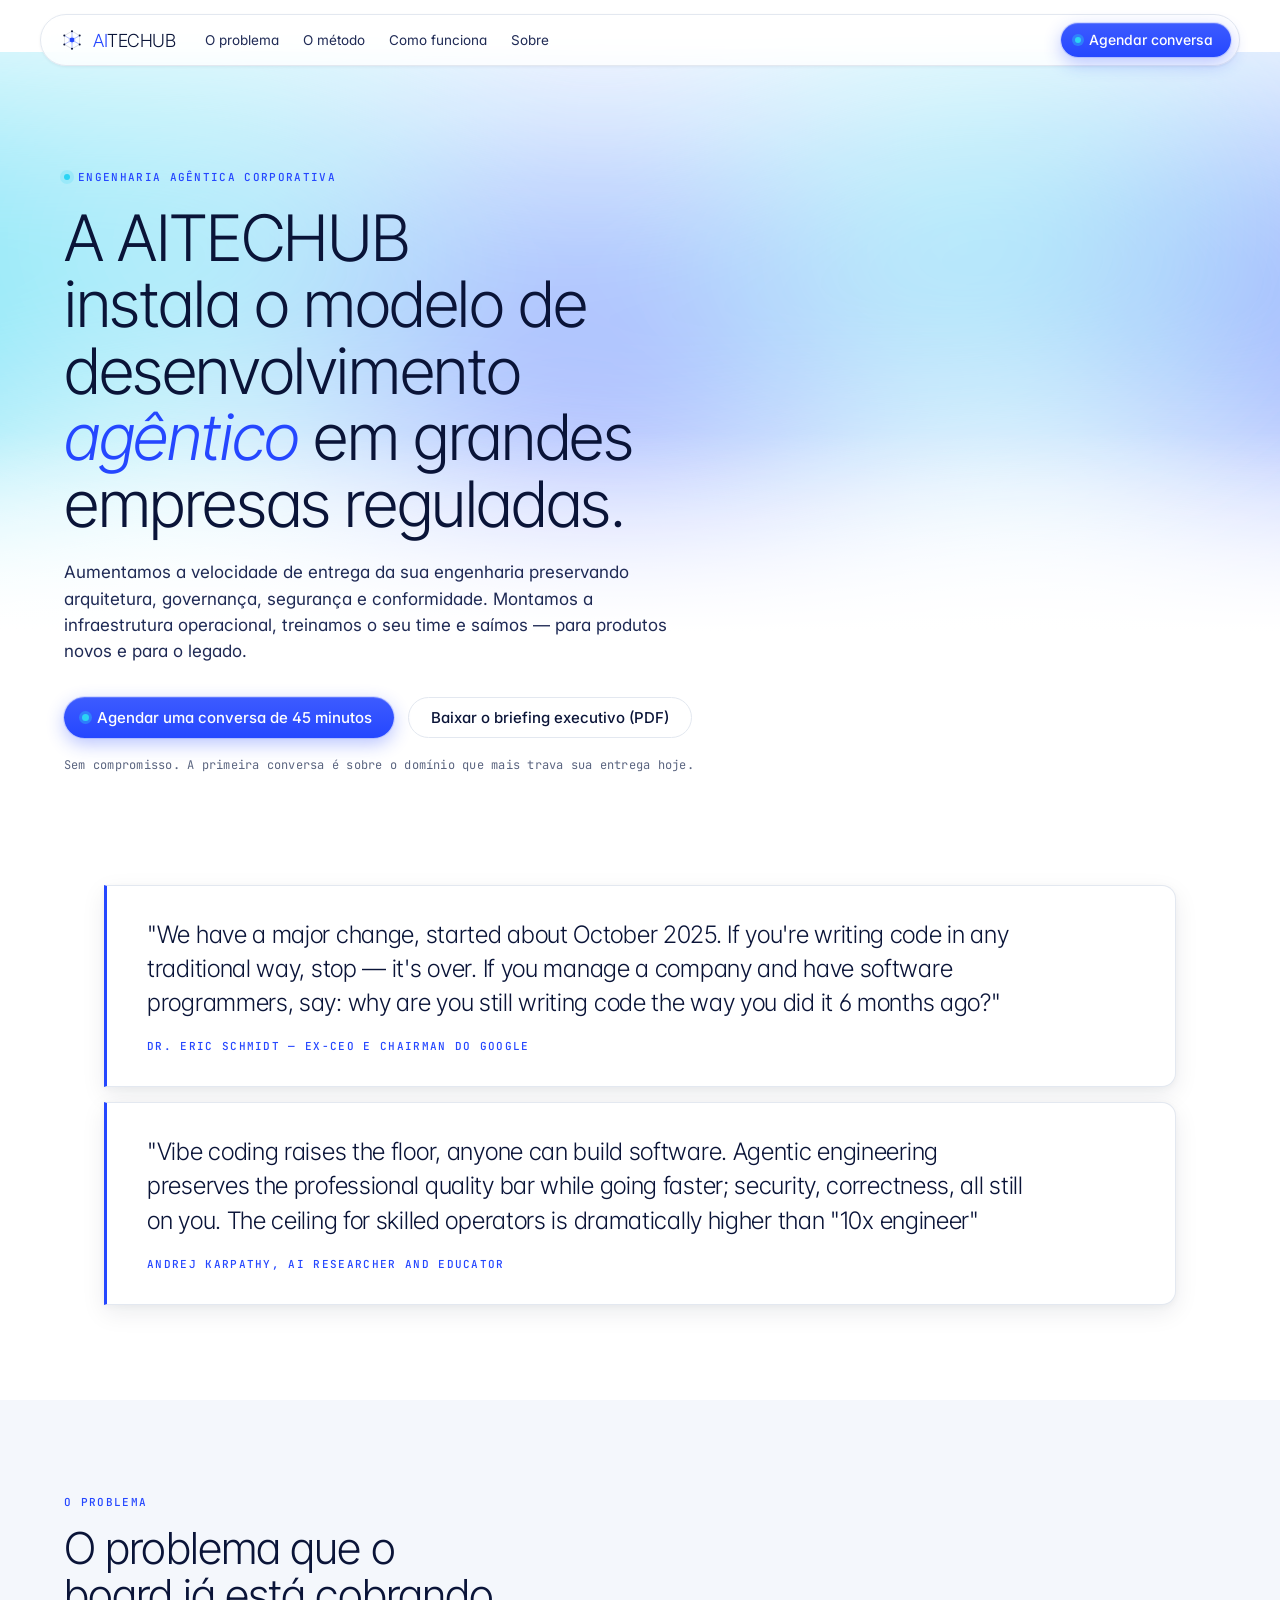
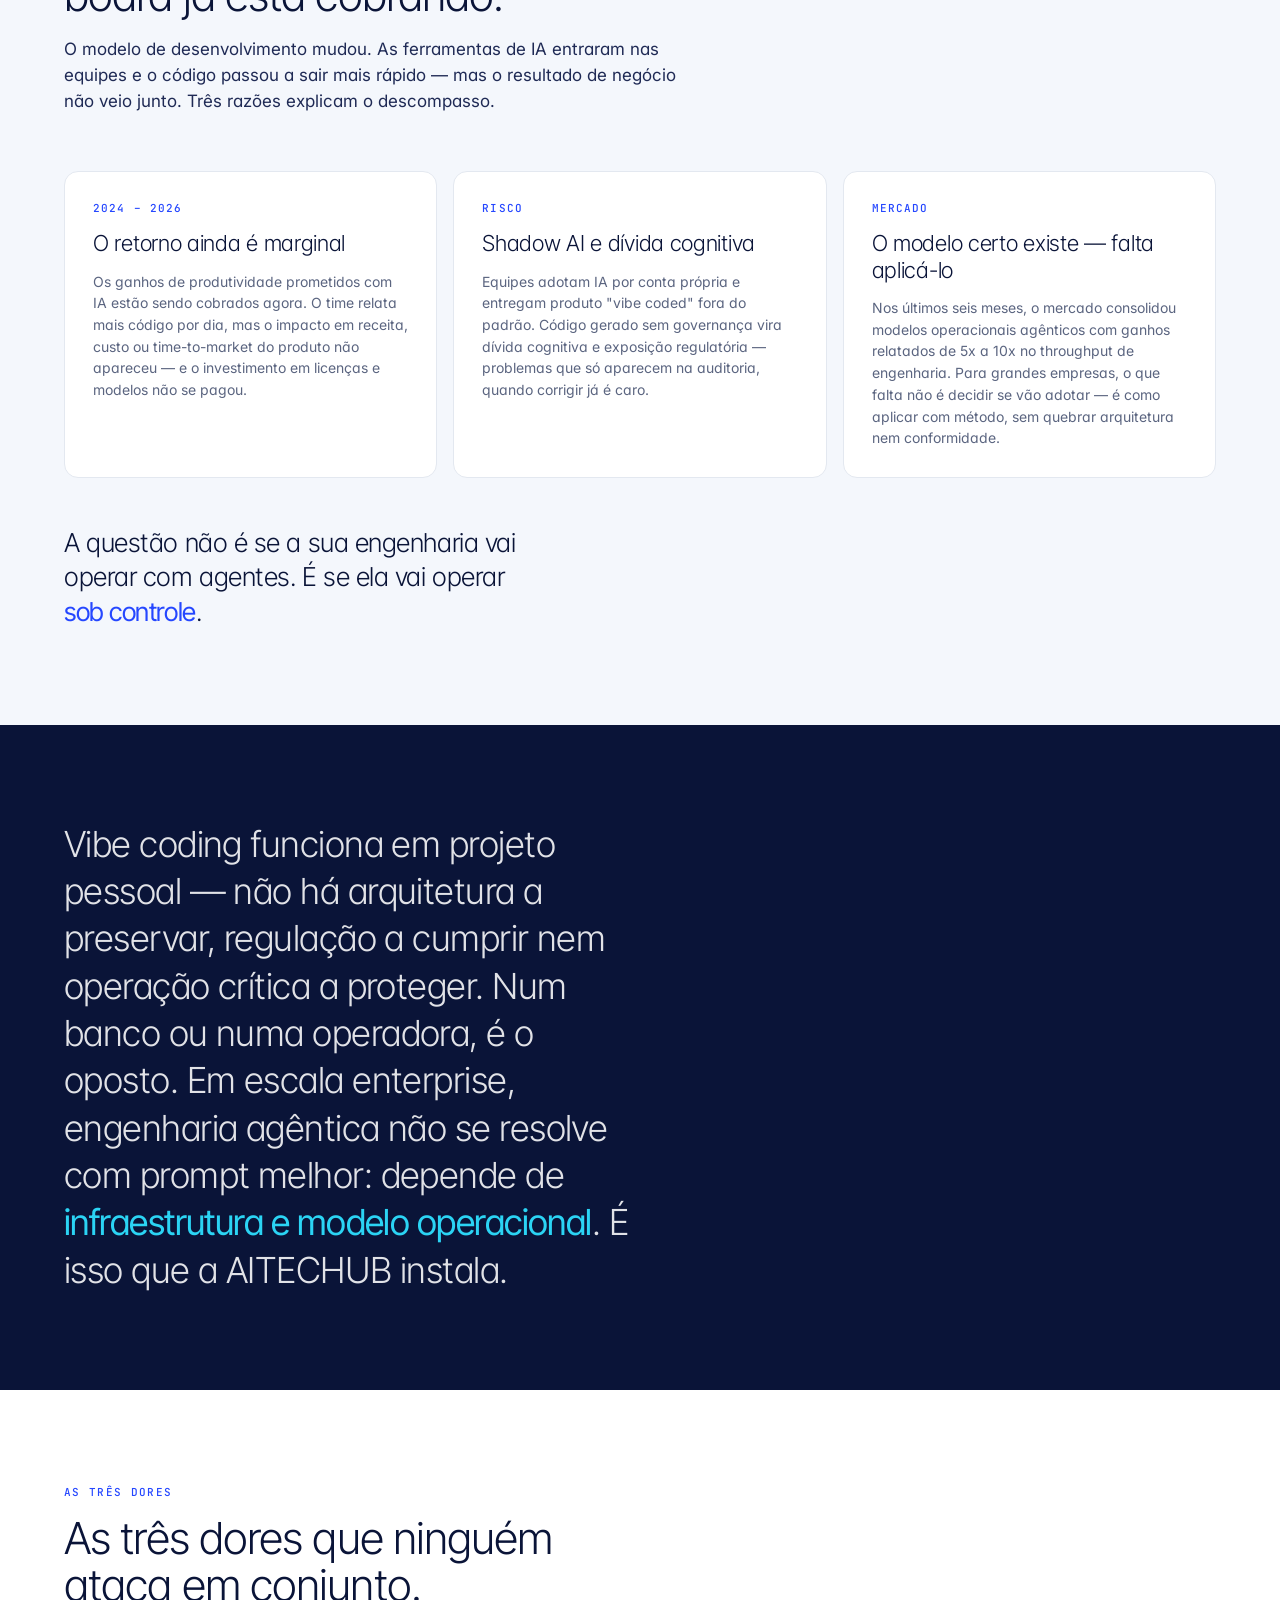
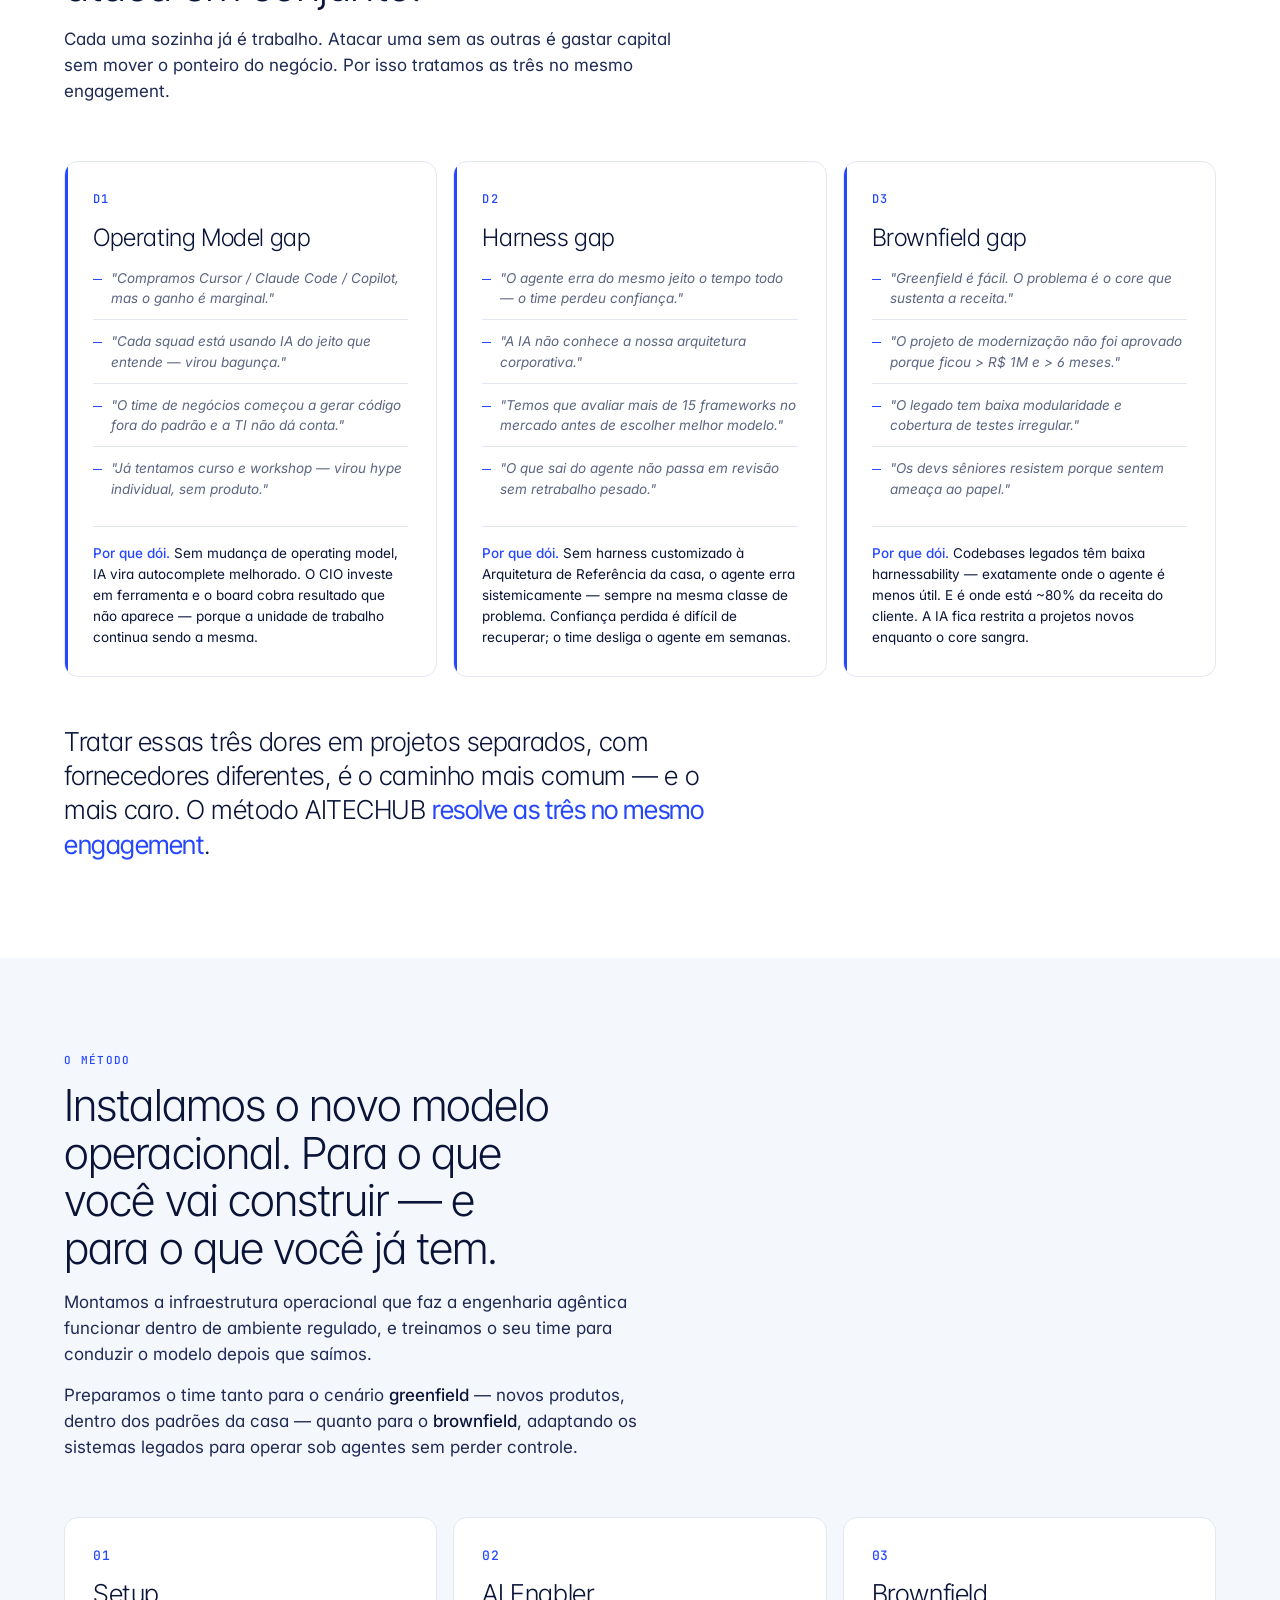
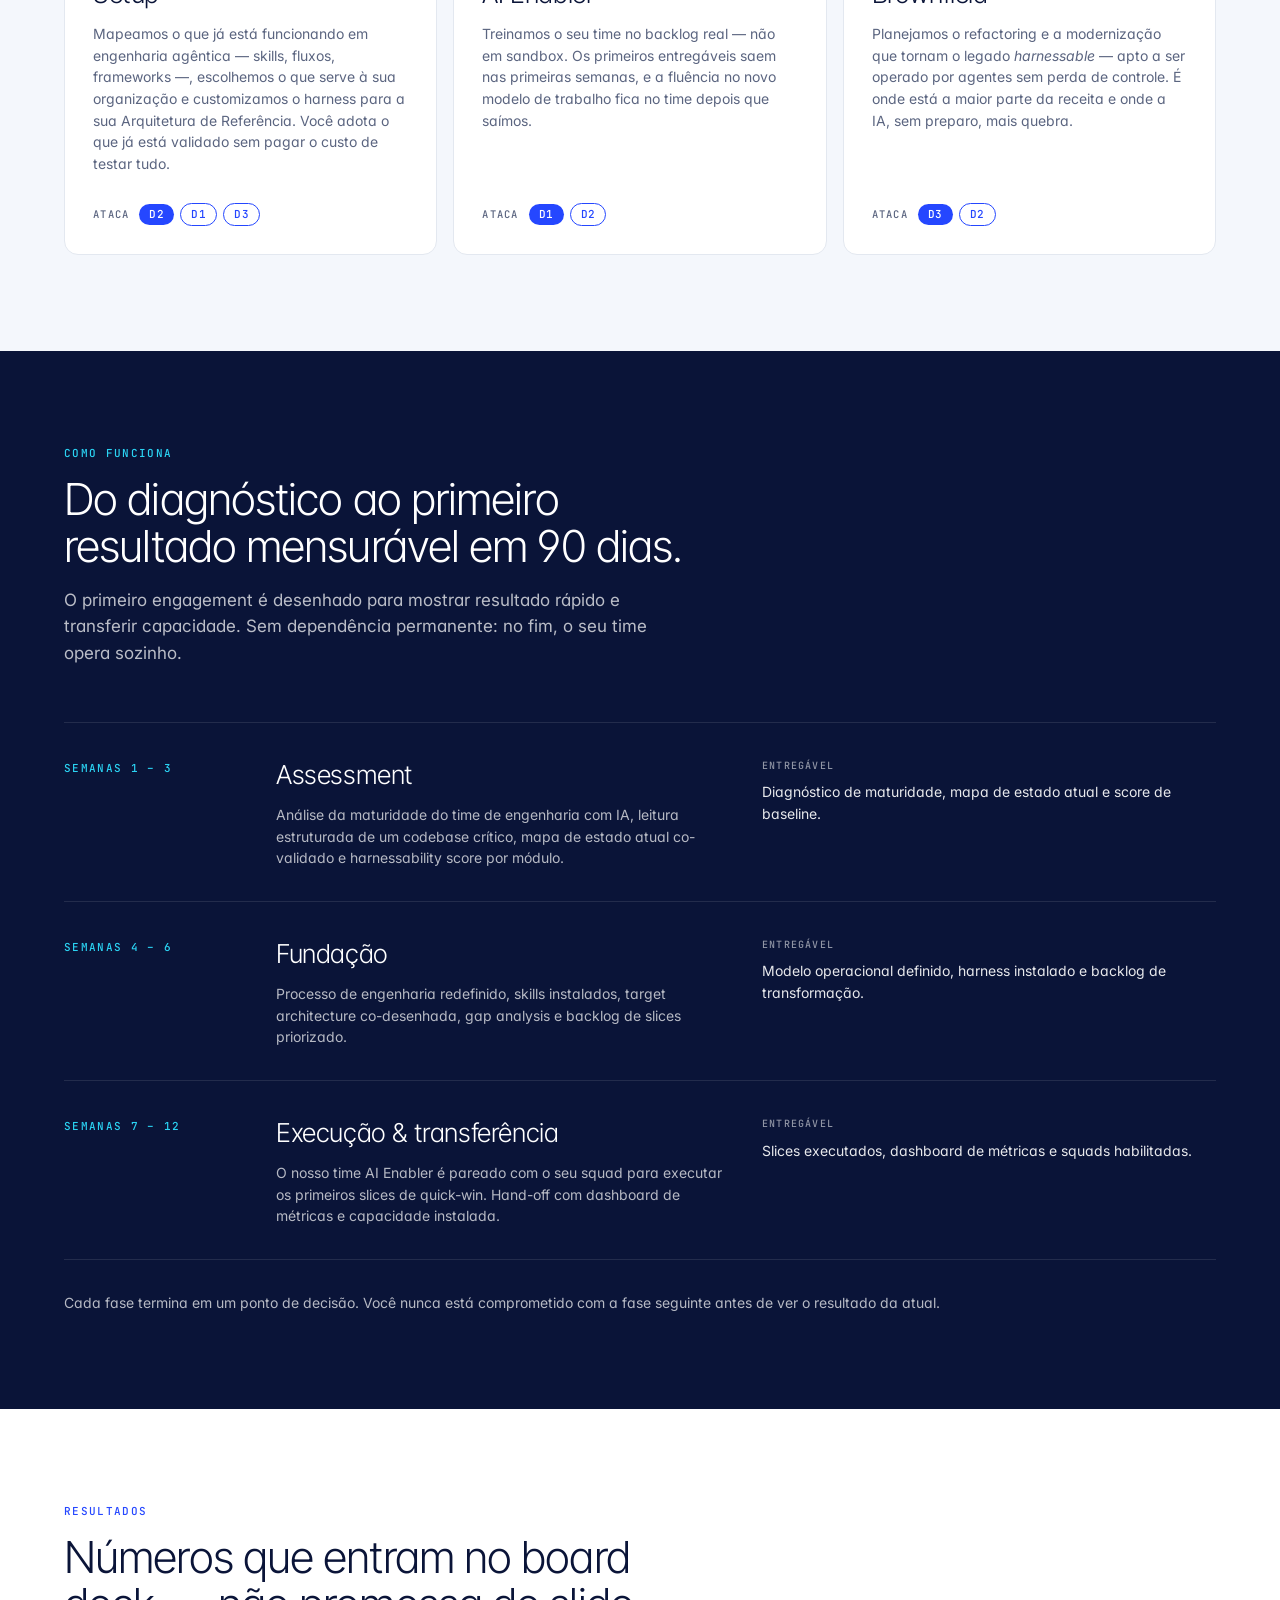
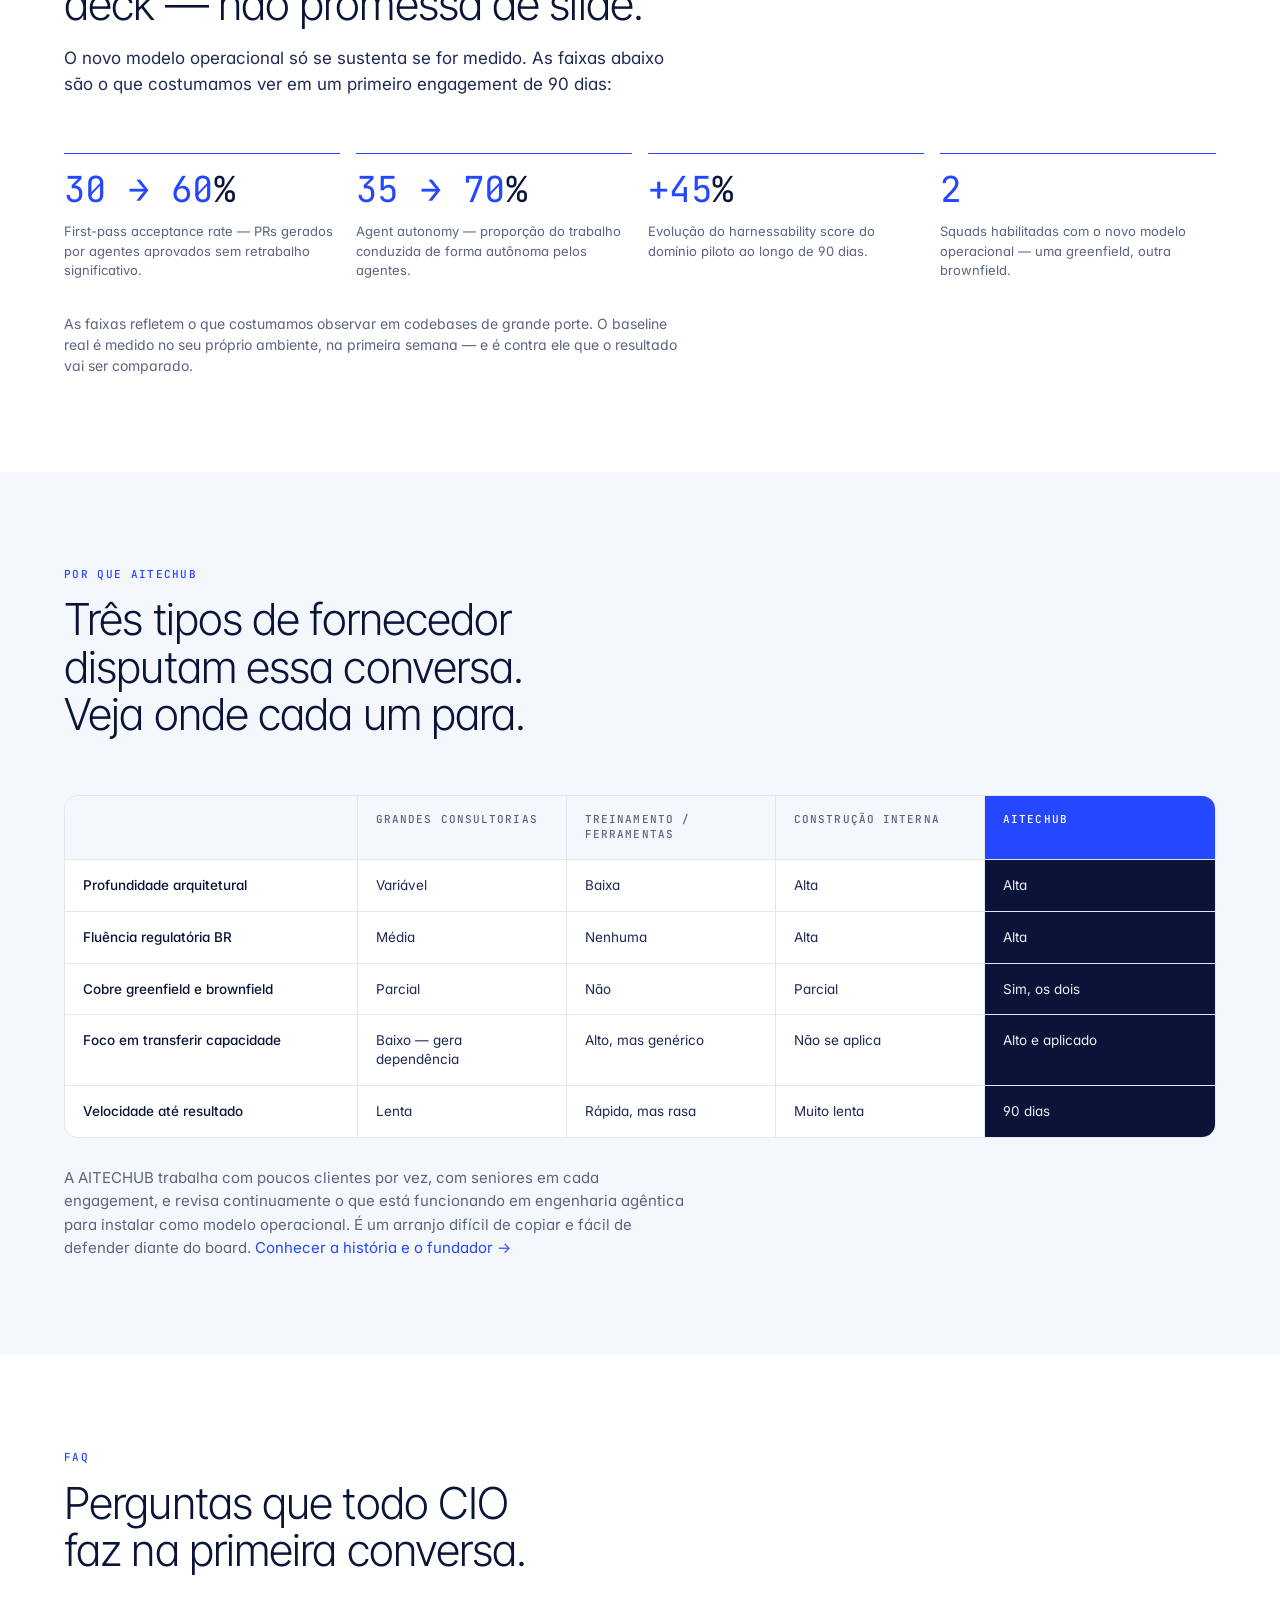
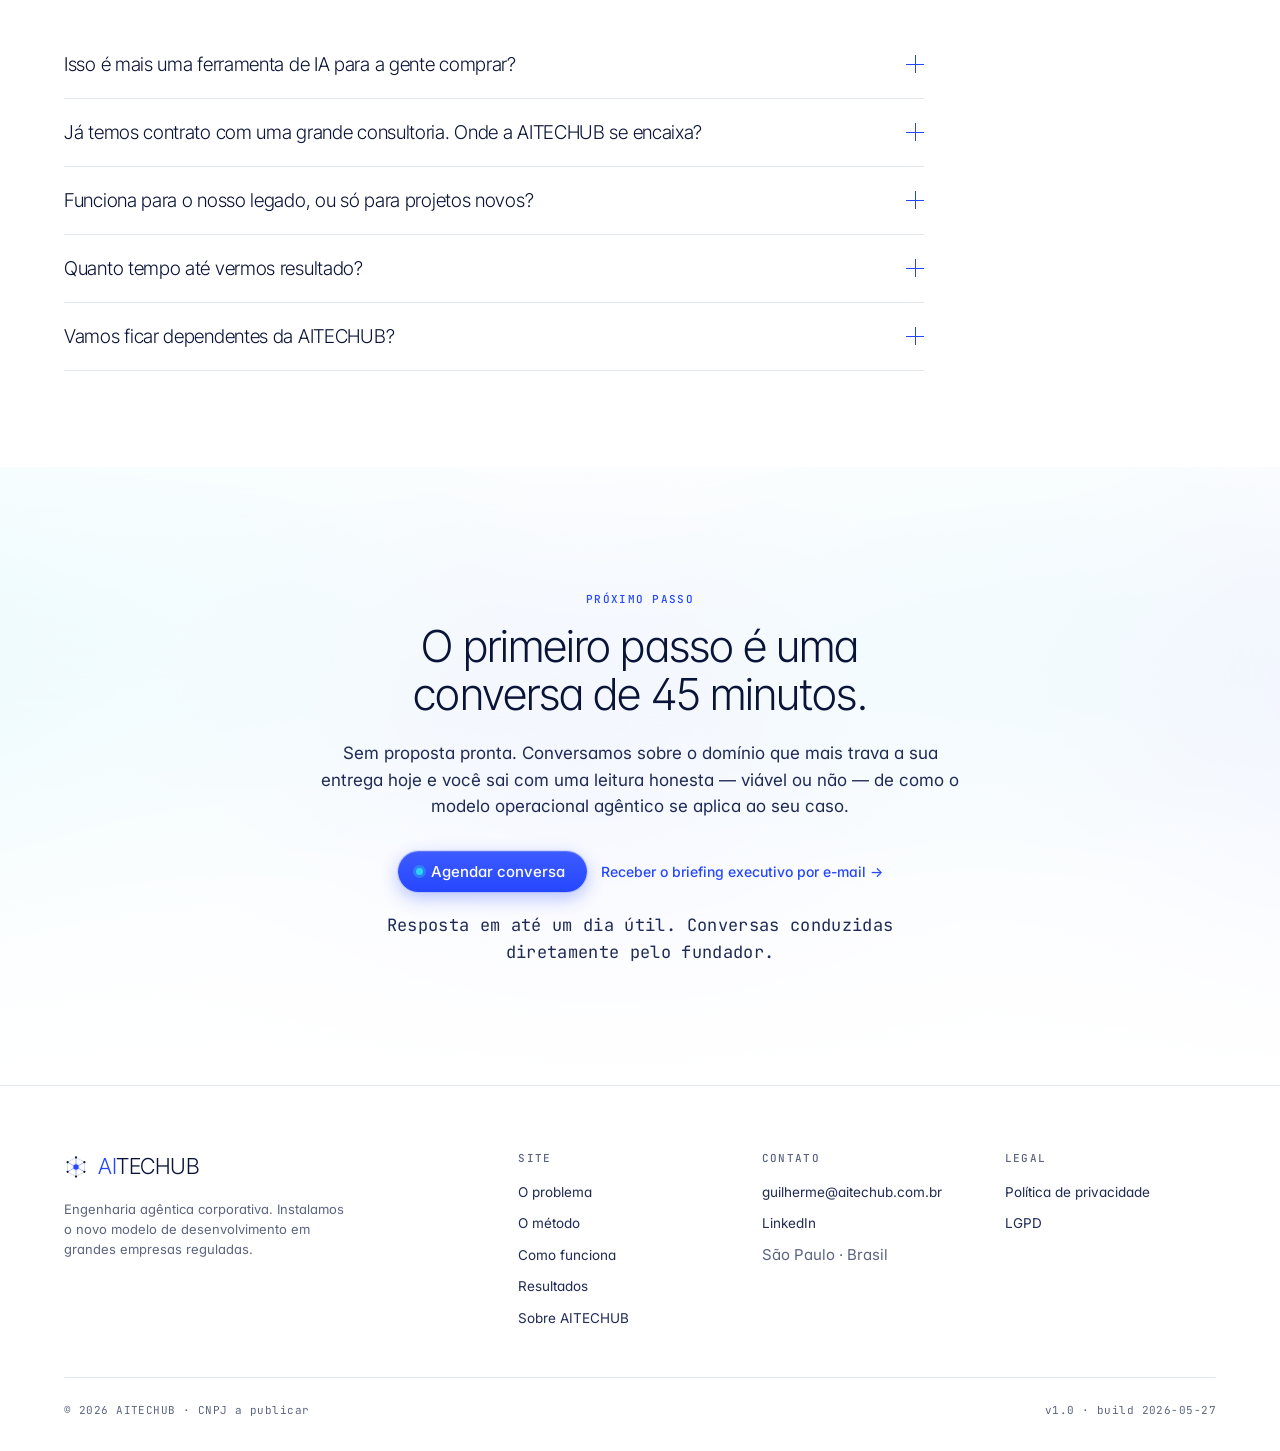
==== commit b055c066: "site estatico com design system e pagina sobre - aplica DS AITECHUB (cobalt + ink, Inter Tight, JetB" ====
--- a/index.html
+++ b/index.html
@@ -3,780 +3,93 @@
 <head>
 <meta charset="UTF-8">
 <meta name="viewport" content="width=device-width, initial-scale=1.0">
-<title>AITECHUB — Engenharia Agêntica Corporativa</title>
-<meta name="description" content="Pavimentamos o caminho do novo modelo de desenvolvimento agêntico para grandes empresas — multiplicando o throughput de entrega sem abrir mão de arquitetura, governança e conformidade regulatória.">
-<meta property="og:title" content="O modelo de desenvolvimento mudou. A AITECHUB pavimenta o caminho.">
-<meta property="og:description" content="Engenharia agêntica governada para grandes empresas.">
-<link rel="preconnect" href="https://fonts.googleapis.com">
-<link rel="preconnect" href="https://fonts.gstatic.com" crossorigin>
-<link href="https://fonts.googleapis.com/css2?family=Inter:wght@300;400;500;600&display=swap" rel="stylesheet">
-<style>
-  :root {
-    --indigo: #533afd;
-    --indigo-deep: #4434d4;
-    --indigo-press: #2e2b8c;
-    --indigo-soft: #665efd;
-    --navy: #0d253d;
-    --navy-900: #1c1e54;
-    --ink-secondary: #273951;
-    --ink-mute: #64748d;
-    --canvas: #ffffff;
-    --canvas-soft: #f6f9fc;
-    --canvas-cream: #f5e9d4;
-    --hairline: #e3e8ee;
-    --ruby: #ea2261;
-  }
-
-  * { margin: 0; padding: 0; box-sizing: border-box; }
-  html { scroll-behavior: smooth; }
-  body {
-    background: var(--canvas);
-    color: var(--navy);
-    font-family: 'Inter', -apple-system, sans-serif;
-    font-feature-settings: "ss01";
-    font-weight: 300;
-    font-size: 17px;
-    line-height: 1.6;
-    -webkit-font-smoothing: antialiased;
-    overflow-x: hidden;
-  }
-  a { color: inherit; text-decoration: none; }
-
-  .wrap { max-width: 1180px; margin: 0 auto; padding: 0 40px; }
-
-  .eyebrow {
-    font-size: 12px;
-    letter-spacing: 0.18em;
-    text-transform: uppercase;
-    font-weight: 600;
-    color: var(--indigo-deep);
-  }
-  .eyebrow.on-dark { color: var(--indigo-soft); }
-
-  h2.stitle {
-    font-weight: 300;
-    font-size: clamp(28px, 3.5vw, 43px);
-    line-height: 1.16;
-    letter-spacing: -0.03em;
-    margin-top: 15px;
-    max-width: 21ch;
-  }
-  h2.stitle.wide { max-width: 28ch; }
-
-  .lead {
-    font-size: 18px;
-    line-height: 1.6;
-    color: var(--ink-mute);
-    max-width: 62ch;
-    margin-top: 20px;
-    font-weight: 300;
-  }
-  .num { font-feature-settings: "tnum", "ss01"; }
-
-  /* ---------- BUTTONS ---------- */
-  .btn {
-    display: inline-block;
-    font-family: 'Inter', sans-serif;
-    font-weight: 400;
-    font-size: 15px;
-    padding: 13px 24px;
-    border-radius: 9999px;
-    cursor: pointer;
-    border: none;
-    transition: transform 0.16s ease, background 0.2s ease, color 0.2s ease;
-    white-space: nowrap;
-  }
-  .btn-primary { background: var(--indigo); color: #fff; }
-  .btn-primary:hover { background: var(--indigo-press); transform: translateY(-2px); }
-  .btn-secondary {
-    background: var(--canvas);
-    color: var(--indigo);
-    border: 1px solid var(--indigo);
-  }
-  .btn-secondary:hover { background: var(--indigo); color: #fff; transform: translateY(-2px); }
-  .btn-large { font-size: 16px; padding: 15px 30px; }
-  .btn-link {
-    font-weight: 400;
-    font-size: 15px;
-    color: var(--indigo);
-    border-bottom: 1px solid transparent;
-    transition: border-color 0.2s;
-  }
-  .btn-link:hover { border-color: var(--indigo); }
-  .btn-on-dark { background: var(--canvas); color: var(--navy-900); }
-  .btn-on-dark:hover { background: var(--indigo); color: #fff; transform: translateY(-2px); }
-
-  /* ---------- NAV ---------- */
-  nav {
-    position: fixed;
-    top: 0; left: 0; right: 0;
-    z-index: 100;
-    padding: 20px 0;
-    transition: background 0.3s ease, box-shadow 0.3s ease, padding 0.3s ease;
-  }
-  nav.scrolled {
-    background: rgba(255,255,255,0.92);
-    backdrop-filter: blur(10px);
-    box-shadow: 0 1px 0 var(--hairline);
-    padding: 12px 0;
-  }
-  .nav-inner { display: flex; align-items: center; justify-content: space-between; }
-  .logo {
-    font-weight: 600;
-    font-size: 22px;
-    letter-spacing: -0.04em;
-    color: var(--navy);
-  }
-  .logo .ai { color: var(--indigo); }
-  .nav-links { display: flex; gap: 30px; align-items: center; }
-  .nav-links a.navlink {
-    font-size: 14px;
-    font-weight: 400;
-    color: var(--ink-mute);
-    transition: color 0.2s;
-  }
-  .nav-links a.navlink:hover { color: var(--navy); }
-  @media (max-width: 860px) { .nav-links .navlink { display: none; } }
-
-  /* ---------- HERO ---------- */
-  .hero {
-    position: relative;
-    padding: 175px 0 90px;
-    overflow: hidden;
-  }
-  .hero-mesh {
-    position: absolute;
-    top: 0; left: 0; right: 0;
-    height: 560px;
-    z-index: 0;
-    background:
-      radial-gradient(ellipse 36% 58% at 6% 20%, rgba(245,233,212,0.92), transparent 70%),
-      radial-gradient(ellipse 42% 62% at 30% 8%, rgba(249,107,238,0.42), transparent 66%),
-      radial-gradient(ellipse 48% 70% at 56% 26%, rgba(83,58,253,0.40), transparent 66%),
-      radial-gradient(ellipse 38% 56% at 82% 12%, rgba(234,34,97,0.34), transparent 64%),
-      radial-gradient(ellipse 54% 60% at 102% 52%, rgba(102,94,253,0.32), transparent 70%),
-      radial-gradient(ellipse 42% 50% at 70% 64%, rgba(255,209,140,0.28), transparent 66%);
-    filter: saturate(1.05);
-  }
-  .hero-mesh::after {
-    content: "";
-    position: absolute;
-    left: 0; right: 0; bottom: 0;
-    height: 200px;
-    background: linear-gradient(to bottom, rgba(255,255,255,0), var(--canvas));
-  }
-  .hero-inner { position: relative; z-index: 2; }
-  .hero h1 {
-    font-weight: 300;
-    font-size: clamp(30px, 4.3vw, 52px);
-    line-height: 1.16;
-    letter-spacing: -0.035em;
-    margin-top: 20px;
-    max-width: 21ch;
-  }
-  .hero h1 b { font-weight: 500; color: var(--indigo); }
-  .hero .sub {
-    font-size: clamp(16px, 1.65vw, 20px);
-    line-height: 1.56;
-    color: var(--ink-secondary);
-    max-width: 56ch;
-    margin-top: 22px;
-    font-weight: 300;
-  }
-  .hero .cta-row {
-    margin-top: 32px;
-    display: flex;
-    gap: 14px;
-    align-items: center;
-    flex-wrap: wrap;
-  }
-  .hero .microcopy {
-    margin-top: 16px;
-    font-size: 13.5px;
-    color: var(--ink-mute);
-  }
-
-  /* ---------- QUOTE BAND ---------- */
-  .quoteband { padding: 12px 0 80px; position: relative; z-index: 2; }
-  .quote-card {
-    background: var(--canvas);
-    border: 1px solid var(--hairline);
-    border-left: 3px solid var(--indigo);
-    border-radius: 0 14px 14px 0;
-    padding: 34px 40px;
-    box-shadow: 0 8px 24px rgba(0,55,112,0.06), 0 2px 6px rgba(0,55,112,0.04);
-  }
-  .quote-card p {
-    font-size: clamp(17px, 1.9vw, 23px);
-    line-height: 1.5;
-    color: var(--navy);
-    font-weight: 300;
-    letter-spacing: -0.015em;
-  }
-  .quote-card cite {
-    display: block;
-    margin-top: 18px;
-    font-style: normal;
-    font-size: 13px;
-    font-weight: 600;
-    letter-spacing: 0.06em;
-    text-transform: uppercase;
-    color: var(--indigo-deep);
-  }
-
-  /* ---------- SECTION SHELL ---------- */
-  section { position: relative; }
-  .sec-pad { padding: 96px 0; }
-  .dark { background: var(--navy-900); color: #fff; }
-  .dark h2.stitle { color: #fff; }
-  .dark .lead { color: #aab4cc; }
-  .soft { background: var(--canvas-soft); }
-
-  /* ---------- PROBLEM ---------- */
-  .problem-cards {
-    display: grid;
-    grid-template-columns: repeat(3, 1fr);
-    gap: 24px;
-    margin-top: 52px;
-  }
-  .pcard {
-    background: var(--canvas);
-    border: 1px solid var(--hairline);
-    border-radius: 14px;
-    padding: 30px 28px;
-    box-shadow: 0 1px 3px rgba(0,55,112,0.05);
-  }
-  .pcard .pc-tag {
-    font-size: 11px;
-    font-weight: 600;
-    letter-spacing: 0.1em;
-    text-transform: uppercase;
-    color: var(--indigo);
-  }
-  .pcard h3 {
-    font-weight: 500;
-    font-size: 21px;
-    line-height: 1.25;
-    letter-spacing: -0.022em;
-    margin: 13px 0 12px;
-  }
-  .pcard p { font-size: 15px; line-height: 1.6; color: var(--ink-mute); }
-  .transition-line {
-    margin-top: 44px;
-    font-size: clamp(19px, 2.1vw, 26px);
-    font-weight: 300;
-    line-height: 1.4;
-    letter-spacing: -0.02em;
-    color: var(--navy);
-    max-width: 26ch;
-  }
-  .transition-line b { font-weight: 500; color: var(--indigo); }
-
-  /* ---------- TURN ---------- */
-  .turn { padding: 110px 0; }
-  .turn p {
-    font-weight: 300;
-    font-size: clamp(23px, 2.9vw, 37px);
-    line-height: 1.36;
-    letter-spacing: -0.025em;
-    max-width: 25ch;
-  }
-  .turn p b { font-weight: 500; color: var(--indigo-soft); }
-
-  /* ---------- PILLARS ---------- */
-  .twolead { margin-top: 22px; max-width: 64ch; }
-  .twolead p { font-size: 18px; line-height: 1.6; color: var(--ink-mute); font-weight: 300; }
-  .twolead p + p { margin-top: 14px; }
-  .twolead b { color: var(--navy); font-weight: 500; }
-  .pillars {
-    margin-top: 52px;
-    display: grid;
-    grid-template-columns: repeat(3, 1fr);
-    gap: 24px;
-  }
-  .pillar {
-    background: var(--canvas);
-    border: 1px solid var(--hairline);
-    border-radius: 14px;
-    padding: 32px 28px;
-    box-shadow: 0 1px 3px rgba(0,55,112,0.05);
-  }
-  .pillar .pl-num {
-    font-size: 13px;
-    font-weight: 600;
-    color: var(--indigo);
-    letter-spacing: 0.06em;
-    font-feature-settings: "tnum";
-  }
-  .pillar h3 {
-    font-weight: 500;
-    font-size: 23px;
-    letter-spacing: -0.025em;
-    margin: 14px 0 12px;
-  }
-  .pillar p { font-size: 15px; line-height: 1.62; color: var(--ink-mute); }
-  .pl-attacks { margin-top: 16px; display: flex; gap: 6px; flex-wrap: wrap; align-items: center; }
-  .pl-attacks .pl-label {
-    font-size: 10.5px;
-    letter-spacing: 0.14em;
-    text-transform: uppercase;
-    color: var(--ink-mute);
-    font-weight: 600;
-    margin-right: 4px;
-  }
-  .dtag {
-    font-size: 11px;
-    font-weight: 600;
-    letter-spacing: 0.04em;
-    padding: 3px 10px;
-    border-radius: 9999px;
-    font-feature-settings: "tnum";
-    line-height: 1.4;
-  }
-  .dtag.primary { background: var(--indigo); color: #fff; }
-  .dtag.secondary { background: transparent; color: var(--indigo); border: 1px solid var(--indigo); }
-
-  /* ---------- THREE PAINS (nova seção) ---------- */
-  .pains-grid {
-    display: grid;
-    grid-template-columns: repeat(3, 1fr);
-    gap: 24px;
-    margin-top: 52px;
-  }
-  .dcard {
-    background: var(--canvas);
-    border: 1px solid var(--hairline);
-    border-radius: 14px;
-    padding: 30px 28px 28px;
-    box-shadow: 0 1px 3px rgba(0,55,112,0.05);
-    position: relative;
-    overflow: hidden;
-    display: flex;
-    flex-direction: column;
-  }
-  .dcard::before {
-    content: "";
-    position: absolute;
-    top: 0; left: 0;
-    width: 5px; height: 100%;
-    background: var(--indigo);
-  }
-  .dcard .d-id {
-    font-weight: 300;
-    font-size: 52px;
-    line-height: 0.95;
-    letter-spacing: -0.04em;
-    color: var(--indigo);
-    font-feature-settings: "tnum";
-  }
-  .dcard .d-id b { font-weight: 500; }
-  .dcard h3 {
-    font-weight: 500;
-    font-size: 22px;
-    line-height: 1.2;
-    letter-spacing: -0.025em;
-    margin: 10px 0 18px;
-    color: var(--navy);
-  }
-  .dcard .d-symptoms {
-    list-style: none;
-    margin: 0;
-    padding: 0;
-  }
-  .dcard .d-symptoms li {
-    font-size: 14px;
-    line-height: 1.55;
-    color: var(--ink-mute);
-    padding: 10px 0 10px 18px;
-    position: relative;
-    border-top: 1px solid var(--hairline);
-    font-style: italic;
-  }
-  .dcard .d-symptoms li:first-child { border-top: none; padding-top: 0; }
-  .dcard .d-symptoms li::before {
-    content: "";
-    position: absolute;
-    left: 0; top: 19px;
-    width: 9px; height: 1px;
-    background: var(--indigo);
-  }
-  .dcard .d-symptoms li:first-child::before { top: 10px; }
-  .dcard .d-why {
-    margin-top: auto;
-    padding-top: 18px;
-    border-top: 1px solid var(--hairline);
-    font-size: 13.5px;
-    line-height: 1.6;
-    color: var(--navy);
-    font-weight: 400;
-  }
-  .dcard .d-why b { font-weight: 600; color: var(--indigo); }
-  .pains-closer {
-    margin-top: 44px;
-    font-size: clamp(19px, 2.1vw, 26px);
-    font-weight: 300;
-    line-height: 1.4;
-    letter-spacing: -0.02em;
-    color: var(--navy);
-    max-width: 40ch;
-  }
-  .pains-closer b { font-weight: 500; color: var(--indigo); }
-
-  /* ---------- TIMELINE ---------- */
-  .timeline { margin-top: 56px; }
-  .tl-row {
-    display: grid;
-    grid-template-columns: 190px 1fr 1fr;
-    gap: 38px;
-    padding: 34px 0;
-    border-top: 1px solid rgba(255,255,255,0.14);
-    align-items: start;
-  }
-  .tl-row:last-child { border-bottom: 1px solid rgba(255,255,255,0.14); }
-  .tl-tag {
-    font-size: 12px;
-    letter-spacing: 0.14em;
-    text-transform: uppercase;
-    font-weight: 600;
-    color: var(--indigo-soft);
-    padding-top: 5px;
-  }
-  .tl-main h3 {
-    font-weight: 400;
-    font-size: 26px;
-    letter-spacing: -0.025em;
-    color: #fff;
-  }
-  .tl-main p {
-    font-size: 15px;
-    line-height: 1.6;
-    color: #aab4cc;
-    margin-top: 11px;
-    font-weight: 300;
-  }
-  .tl-deliv {
-    font-size: 14.5px;
-    line-height: 1.55;
-    color: #fff;
-    font-weight: 300;
-    padding-top: 3px;
-  }
-  .tl-deliv .dl-label {
-    display: block;
-    font-size: 11px;
-    letter-spacing: 0.13em;
-    text-transform: uppercase;
-    color: #8d97b3;
-    margin-bottom: 7px;
-    font-weight: 600;
-  }
-  .tl-foot {
-    margin-top: 34px;
-    font-size: 15px;
-    color: #aab4cc;
-    font-weight: 300;
-  }
-
-  /* ---------- RESULTS ---------- */
-  .metrics {
-    margin-top: 54px;
-    display: grid;
-    grid-template-columns: repeat(4, 1fr);
-    gap: 24px;
-  }
-  .metric { border-top: 2px solid var(--indigo); padding-top: 18px; }
-  .metric .m-num {
-    font-weight: 300;
-    font-size: clamp(30px, 3vw, 39px);
-    line-height: 1;
-    letter-spacing: -0.04em;
-    color: var(--indigo);
-    font-feature-settings: "tnum", "ss01";
-  }
-  .metric .m-num b { color: var(--navy); font-weight: 400; }
-  .metric .m-lbl {
-    font-size: 13.5px;
-    line-height: 1.5;
-    color: var(--ink-mute);
-    margin-top: 13px;
-  }
-  .metrics-foot {
-    margin-top: 32px;
-    font-size: 14.5px;
-    color: var(--ink-mute);
-    font-weight: 300;
-  }
-
-  /* ---------- COMPARISON ---------- */
-  .compare {
-    margin-top: 52px;
-    border: 1px solid var(--hairline);
-    border-radius: 14px;
-    overflow: hidden;
-  }
-  .crow {
-    display: grid;
-    grid-template-columns: 1.4fr 1fr 1fr 1fr 1.1fr;
-    border-bottom: 1px solid var(--hairline);
-  }
-  .crow:last-child { border-bottom: none; }
-  .ccell {
-    padding: 16px 18px;
-    font-size: 13.5px;
-    line-height: 1.4;
-    border-right: 1px solid var(--hairline);
-  }
-  .ccell:last-child { border-right: none; }
-  .crow.head .ccell {
-    font-weight: 600;
-    font-size: 11.5px;
-    letter-spacing: 0.04em;
-    text-transform: uppercase;
-    color: var(--ink-mute);
-    background: var(--canvas-soft);
-  }
-  .crow .ccell.rowlabel { font-weight: 500; color: var(--navy); }
-  .crow .ccell.aitechub { background: var(--navy-900); color: #fff; font-weight: 400; }
-  .crow.head .ccell.aitechub { background: var(--indigo); color: #fff; }
-  .compare-foot {
-    margin-top: 28px;
-    font-size: 16px;
-    line-height: 1.6;
-    color: var(--ink-mute);
-    max-width: 66ch;
-    font-weight: 300;
-  }
-
-  /* ---------- WHO ---------- */
-  .who-grid {
-    display: grid;
-    grid-template-columns: 1.1fr 1fr;
-    gap: 56px;
-    align-items: start;
-    margin-top: 16px;
-  }
-  .who-text p { color: #aab4cc; margin-top: 18px; font-size: 16px; line-height: 1.62; font-weight: 300; }
-  .who-text p b { color: #fff; font-weight: 500; }
-  .pullquote {
-    border-left: 3px solid var(--indigo-soft);
-    padding: 4px 0 4px 28px;
-  }
-  .pullquote p {
-    font-weight: 300;
-    font-size: 21px;
-    line-height: 1.45;
-    letter-spacing: -0.02em;
-    color: #fff;
-  }
-
-  /* ---------- FAQ ---------- */
-  .faq { margin-top: 50px; max-width: 860px; }
-  .faq-item { border-bottom: 1px solid var(--hairline); }
-  .faq-q {
-    width: 100%;
-    text-align: left;
-    background: none;
-    border: none;
-    cursor: pointer;
-    padding: 24px 0;
-    display: flex;
-    justify-content: space-between;
-    align-items: center;
-    gap: 24px;
-    font-family: 'Inter', sans-serif;
-    font-weight: 500;
-    font-size: 18px;
-    letter-spacing: -0.02em;
-    color: var(--navy);
-  }
-  .faq-icon { flex-shrink: 0; width: 22px; height: 22px; position: relative; }
-  .faq-icon::before, .faq-icon::after {
-    content: "";
-    position: absolute;
-    background: var(--indigo);
-    transition: transform 0.3s ease, opacity 0.3s ease;
-  }
-  .faq-icon::before { width: 22px; height: 2px; top: 10px; left: 0; }
-  .faq-icon::after { width: 2px; height: 22px; top: 0; left: 10px; }
-  .faq-item.open .faq-icon::after { transform: rotate(90deg); opacity: 0; }
-  .faq-a { max-height: 0; overflow: hidden; transition: max-height 0.4s ease; }
-  .faq-a-inner {
-    padding: 0 44px 26px 0;
-    font-size: 15.5px;
-    line-height: 1.62;
-    color: var(--ink-mute);
-    font-weight: 300;
-  }
-
-  /* ---------- FINAL CTA ---------- */
-  .final-cta { padding: 120px 0; text-align: center; position: relative; overflow: hidden; }
-  .final-mesh {
-    position: absolute;
-    inset: 0;
-    z-index: 0;
-    background:
-      radial-gradient(ellipse 40% 70% at 20% 30%, rgba(83,58,253,0.13), transparent 70%),
-      radial-gradient(ellipse 44% 66% at 80% 60%, rgba(249,107,238,0.12), transparent 68%),
-      radial-gradient(ellipse 40% 50% at 55% 90%, rgba(255,209,140,0.12), transparent 66%);
-  }
-  .final-inner { position: relative; z-index: 2; }
-  .final-cta h2 {
-    font-weight: 300;
-    font-size: clamp(30px, 4vw, 50px);
-    line-height: 1.14;
-    letter-spacing: -0.035em;
-    max-width: 20ch;
-    margin: 14px auto 0;
-  }
-  .final-cta .fc-text {
-    font-size: 18px;
-    line-height: 1.58;
-    color: var(--ink-mute);
-    max-width: 58ch;
-    margin: 22px auto 0;
-    font-weight: 300;
-  }
-  .final-cta .cta-row {
-    margin-top: 36px;
-    display: flex;
-    gap: 14px;
-    justify-content: center;
-    align-items: center;
-    flex-wrap: wrap;
-  }
-  .final-cta .microcopy { margin-top: 20px; font-size: 13.5px; color: var(--ink-mute); }
-
-  /* ---------- FOOTER ---------- */
-  footer {
-    background: var(--navy-900);
-    color: #8d97b3;
-    padding: 64px 0 34px;
-  }
-  .foot-grid {
-    display: grid;
-    grid-template-columns: 1.6fr 1fr 1fr;
-    gap: 40px;
-    padding-bottom: 40px;
-    border-bottom: 1px solid rgba(255,255,255,0.12);
-  }
-  .foot-logo {
-    font-weight: 600;
-    font-size: 24px;
-    color: #fff;
-    letter-spacing: -0.04em;
-  }
-  .foot-logo .ai { color: var(--indigo-soft); }
-  .foot-tag { margin-top: 12px; font-size: 14px; max-width: 32ch; font-weight: 300; }
-  .foot-col .ftitle {
-    font-size: 11px;
-    letter-spacing: 0.14em;
-    text-transform: uppercase;
-    color: var(--indigo-soft);
-    font-weight: 600;
-    margin-bottom: 13px;
-  }
-  .foot-col a, .foot-col p {
-    font-size: 14px;
-    line-height: 1.95;
-    display: block;
-    color: #8d97b3;
-    font-weight: 300;
-  }
-  .foot-col a:hover { color: #fff; }
-  .foot-legal {
-    margin-top: 24px;
-    font-size: 12px;
-    color: #6b7691;
-    letter-spacing: 0.03em;
-  }
-
-  /* ---------- REVEAL ---------- */
-  .reveal {
-    opacity: 0;
-    transform: translateY(24px);
-    transition: opacity 0.7s cubic-bezier(.2,.6,.2,1), transform 0.7s cubic-bezier(.2,.6,.2,1);
-  }
-  .reveal.in { opacity: 1; transform: translateY(0); }
-
-  /* ---------- RESPONSIVE ---------- */
-  @media (max-width: 920px) {
-    .wrap { padding: 0 24px; }
-    .problem-cards, .pillars, .metrics, .pains-grid { grid-template-columns: 1fr; gap: 18px; }
-    .tl-row { grid-template-columns: 1fr; gap: 12px; }
-    .who-grid { grid-template-columns: 1fr; gap: 36px; }
-    .compare { overflow-x: auto; }
-    .crow { grid-template-columns: 1.4fr 1fr 1fr 1fr 1.1fr; min-width: 720px; }
-    .foot-grid { grid-template-columns: 1fr; gap: 28px; }
-    .hero { padding: 130px 0 60px; }
-    .sec-pad, .turn, .final-cta { padding: 72px 0; }
-    .quote-card { padding: 26px 26px; }
-  }
-</style>
+<title>AITECHUB — Engenharia agêntica para grandes empresas reguladas</title>
+<meta name="description" content="Instalamos o modelo de desenvolvimento agêntico em grandes empresas reguladas — mais velocidade de entrega preservando arquitetura, governança, segurança e conformidade.">
+<meta property="og:title" content="O modelo de desenvolvimento mudou. A AITECHUB instala o novo.">
+<meta property="og:description" content="Engenharia agêntica governada para grandes empresas reguladas.">
+<link rel="icon" type="image/svg+xml" href="assets/favicon.svg">
+<link rel="stylesheet" href="styles/aitechub.css">
 </head>
 <body>
 
 <!-- ============ NAV ============ -->
-<nav id="nav">
-  <div class="wrap nav-inner">
-    <a href="#top" class="logo"><span class="ai">AI</span>TECHUB</a>
+<div class="nav-wrap">
+  <nav class="nav" aria-label="Principal">
+    <a href="index.html" class="nav-wm" aria-label="AITECHUB">
+      <img class="mark" src="assets/logo-mark.svg" alt="">
+      <span><span class="ai">AI</span>TECHUB</span>
+    </a>
     <div class="nav-links">
-      <a href="#problema" class="navlink">O problema</a>
-      <a href="#fazemos" class="navlink">O que fazemos</a>
-      <a href="#funciona" class="navlink">Como funciona</a>
-      <a href="#quem" class="navlink">Quem somos</a>
-      <a href="#contato" class="btn btn-primary">Agendar conversa</a>
-    </div>
-  </div>
-</nav>
+      <a href="#problema">O problema</a>
+      <a href="#fazemos">O método</a>
+      <a href="#funciona">Como funciona</a>
+      <a href="sobre.html">Sobre</a>
+    </div>
+    <div class="nav-spacer"></div>
+    <a href="#contato" class="btn btn-cta">
+      <span class="btn-cta-dot" aria-hidden="true"></span>
+      Agendar conversa
+    </a>
+  </nav>
+</div>
 
 <!-- ============ HERO ============ -->
 <header class="hero" id="top">
-  <div class="hero-mesh"></div>
-  <div class="wrap hero-inner">
-    <div class="eyebrow reveal">Engenharia Agêntica Corporativa</div>
-    <h1 class="reveal">A AITECHUB pavimenta o caminho do novo modelo de desenvolvimento <b>agêntico</b> para grandes empresas.</h1>
-    <p class="sub reveal">Multiplicamos o throughput de entrega sem abrir mão de arquitetura, governança e conformidade regulatória. Instalamos a infraestrutura operacional e transferimos a capacidade para o seu time — para novos produtos e para o legado.</p>
-    <div class="cta-row reveal">
-      <a href="#contato" class="btn btn-primary btn-large">Agendar uma conversa de 45 minutos</a>
-      <a href="#contato" class="btn btn-secondary btn-large">Baixar o briefing executivo (PDF)</a>
-    </div>
-    <p class="microcopy reveal">Sem compromisso. A primeira conversa é sobre o domínio que mais trava sua entrega hoje.</p>
+  <div class="hero-mesh" aria-hidden="true"></div>
+  <div class="hero-inner">
+    <div class="t-eyebrow with-dot reveal">Engenharia agêntica corporativa</div>
+    <h1 class="t-display-xl reveal">A AITECHUB instala o modelo de desenvolvimento <span class="accent">agêntico</span> em grandes empresas reguladas.</h1>
+    <p class="t-lead reveal">Aumentamos a velocidade de entrega da sua engenharia preservando arquitetura, governança, segurança e conformidade. Montamos a infraestrutura operacional, treinamos o seu time e saímos — para produtos novos e para o legado.</p>
+    <div class="hero-cta reveal">
+      <a href="#contato" class="btn btn-cta btn-cta-lg">
+        <span class="btn-cta-dot" aria-hidden="true"></span>
+        Agendar uma conversa de 45 minutos
+      </a>
+      <a href="#contato" class="btn btn-outline btn-lg">Baixar o briefing executivo (PDF)</a>
+    </div>
+    <p class="hero-microcopy reveal">Sem compromisso. A primeira conversa é sobre o domínio que mais trava sua entrega hoje.</p>
   </div>
 </header>
 
 <!-- ============ QUOTE BAND ============ -->
-<section class="quoteband">
+<section class="quote-band">
   <div class="wrap">
     <blockquote class="quote-card reveal">
       <p>"We have a major change, started about October 2025. If you're writing code in any traditional way, stop — it's over. If you manage a company and have software programmers, say: why are you still writing code the way you did it 6 months ago?"</p>
       <cite>Dr. Eric Schmidt — ex-CEO e chairman do Google</cite>
     </blockquote>
+    <blockquote class="quote-card reveal">
+      <p>"Vibe coding raises the floor, anyone can build software.  Agentic engineering preserves the professional quality bar while going faster; security, correctness, all still on you.  The ceiling for skilled operators is dramatically higher than "10x engineer"</p>
+      <cite>Andrej Karpathy, AI Researcher and Educator</cite>
+    </blockquote>
   </div>
 </section>
 
 <!-- ============ PROBLEMA ============ -->
-<section class="sec-pad soft" id="problema">
-  <div class="wrap">
-    <div class="eyebrow reveal">O Problema</div>
-    <h2 class="stitle wide reveal">O problema que o board já está cobrando.</h2>
-    <p class="lead reveal">O modelo de desenvolvimento mudou. As ferramentas de IA entraram nas equipes, o código começou a fluir mais rápido — mas o resultado de negócio não acompanhou na mesma proporção. Três frentes explicam o porquê.</p>
-
-    <div class="problem-cards">
-      <div class="pcard reveal">
-        <div class="pc-tag">2024 – 2026</div>
+<section class="band band-tint" id="problema">
+  <div class="wrap">
+    <div class="section-head">
+      <div class="t-eyebrow reveal">O problema</div>
+      <h2 class="t-display-lg reveal">O problema que o board já está cobrando.</h2>
+      <p class="t-lead reveal">O modelo de desenvolvimento mudou. As ferramentas de IA entraram nas equipes e o código passou a sair mais rápido — mas o resultado de negócio não veio junto. Três razões explicam o descompasso.</p>
+    </div>
+
+    <div class="grid-3">
+      <article class="card reveal">
+        <div class="card-eyebrow">2024 – 2026</div>
         <h3>O retorno ainda é marginal</h3>
-        <p>Os ganhos de produtividade prometidos com IA estão sendo cobrados agora. Embora o time relate aumento de produtividade, a geração de valor é marginal — o investimento em ferramentas e modelos ainda não foi completamente recuperado.</p>
-      </div>
-      <div class="pcard reveal">
-        <div class="pc-tag">Risco</div>
+        <p>Os ganhos de produtividade prometidos com IA estão sendo cobrados agora. O time relata mais código por dia, mas o impacto em receita, custo ou time-to-market do produto não apareceu — e o investimento em licenças e modelos não se pagou.</p>
+      </article>
+      <article class="card reveal">
+        <div class="card-eyebrow">Risco</div>
         <h3>Shadow AI e dívida cognitiva</h3>
         <p>Equipes adotam IA por conta própria e entregam produto "vibe coded" fora do padrão. Código gerado sem governança vira dívida cognitiva e exposição regulatória — problemas que só aparecem na auditoria, quando corrigir já é caro.</p>
-      </div>
-      <div class="pcard reveal">
-        <div class="pc-tag">Mercado</div>
+      </article>
+      <article class="card reveal">
+        <div class="card-eyebrow">Mercado</div>
         <h3>O modelo certo existe — falta aplicá-lo</h3>
-        <p>Nos últimos seis meses, o mercado consolidou modelos operacionais agênticos capazes de entregar ganhos de 5x a 10x. A questão deixou de ser "se" — passou a ser como aplicá-los, com método, para impactar o negócio.</p>
-      </div>
+        <p>Nos últimos seis meses, o mercado consolidou modelos operacionais agênticos com ganhos relatados de 5x a 10x no throughput de engenharia. Para grandes empresas, o que falta não é decidir se vão adotar — é como aplicar com método, sem quebrar arquitetura nem conformidade.</p>
+      </article>
     </div>
 
     <p class="transition-line reveal">A questão não é se a sua engenharia vai operar com agentes. É se ela vai operar <b>sob controle</b>.</p>
@@ -784,113 +97,119 @@
 </section>
 
 <!-- ============ A VIRADA ============ -->
-<section class="turn dark">
-  <div class="wrap">
-    <p class="reveal">Vibe coding funciona em projeto pessoal porque não há arquitetura a preservar, regulação a cumprir, nem operação crítica a proteger. Em um banco ou uma operadora, é o oposto. Engenharia agêntica em escala enterprise não é uma questão de prompt melhor — é uma questão de <b>infraestrutura e modelo operacional</b>. É isso que a AITECHUB instala.</p>
+<section class="turn band-ink">
+  <div class="wrap">
+    <p class="reveal">Vibe coding funciona em projeto pessoal — não há arquitetura a preservar, regulação a cumprir nem operação crítica a proteger. Num banco ou numa operadora, é o oposto. Em escala enterprise, engenharia agêntica não se resolve com prompt melhor: depende de <b>infraestrutura e modelo operacional</b>. É isso que a AITECHUB instala.</p>
   </div>
 </section>
 
 <!-- ============ AS TRÊS DORES ============ -->
-<section class="sec-pad" id="dores">
-  <div class="wrap">
-    <div class="eyebrow reveal">As Três Dores</div>
-    <h2 class="stitle wide reveal">As três dores entrelaçadas que ninguém ataca em conjunto.</h2>
-    <p class="lead reveal">Cada uma sozinha já é trabalho. Atacar uma sem as outras é gastar capital sem resultado de negócio visível. Por isso o método AITECHUB ataca as três juntas.</p>
-
-    <div class="pains-grid">
-      <div class="dcard reveal">
-        <div class="d-id"><b>D1</b></div>
+<section class="band" id="dores">
+  <div class="wrap">
+    <div class="section-head">
+      <div class="t-eyebrow reveal">As três dores</div>
+      <h2 class="t-display-lg reveal">As três dores que ninguém ataca em conjunto.</h2>
+      <p class="t-lead reveal">Cada uma sozinha já é trabalho. Atacar uma sem as outras é gastar capital sem mover o ponteiro do negócio. Por isso tratamos as três no mesmo engagement.</p>
+    </div>
+
+    <div class="grid-3">
+      <article class="pain-card reveal">
+        <span class="pain-id">D1</span>
         <h3>Operating Model gap</h3>
-        <ul class="d-symptoms">
+        <ul class="pain-symptoms">
           <li>"Compramos Cursor / Claude Code / Copilot, mas o ganho é marginal."</li>
           <li>"Cada squad está usando IA do jeito que entende — virou bagunça."</li>
           <li>"O time de negócios começou a gerar código fora do padrão e a TI não dá conta."</li>
           <li>"Já tentamos curso e workshop — virou hype individual, sem produto."</li>
         </ul>
-        <p class="d-why"><b>Por que dói.</b> Sem mudança de operating model, IA vira autocomplete melhorado. O CIO investe em ferramenta e o board cobra resultado que não aparece — porque a unidade de trabalho continua sendo a mesma.</p>
-      </div>
-
-      <div class="dcard reveal">
-        <div class="d-id"><b>D2</b></div>
+        <p class="pain-why"><b>Por que dói.</b> Sem mudança de operating model, IA vira autocomplete melhorado. O CIO investe em ferramenta e o board cobra resultado que não aparece — porque a unidade de trabalho continua sendo a mesma.</p>
+      </article>
+
+      <article class="pain-card reveal">
+        <span class="pain-id">D2</span>
         <h3>Harness gap</h3>
-        <ul class="d-symptoms">
+        <ul class="pain-symptoms">
           <li>"O agente erra do mesmo jeito o tempo todo — o time perdeu confiança."</li>
           <li>"A IA não conhece a nossa arquitetura corporativa."</li>
-          <li>"Tem 13+ frameworks no mercado e nenhum critério claro para escolher."</li>
+          <li>"Temos que avaliar mais de 15 frameworks no mercado antes de escolher melhor modelo."</li>
           <li>"O que sai do agente não passa em revisão sem retrabalho pesado."</li>
         </ul>
-        <p class="d-why"><b>Por que dói.</b> Sem harness customizado à Arquitetura de Referência da casa, o agente erra sistemicamente — sempre na mesma classe de problema. Confiança perdida é difícil de recuperar; o time desliga o agente em semanas.</p>
-      </div>
-
-      <div class="dcard reveal">
-        <div class="d-id"><b>D3</b></div>
+        <p class="pain-why"><b>Por que dói.</b> Sem harness customizado à Arquitetura de Referência da casa, o agente erra sistemicamente — sempre na mesma classe de problema. Confiança perdida é difícil de recuperar; o time desliga o agente em semanas.</p>
+      </article>
+
+      <article class="pain-card reveal">
+        <span class="pain-id">D3</span>
         <h3>Brownfield gap</h3>
-        <ul class="d-symptoms">
+        <ul class="pain-symptoms">
           <li>"Greenfield é fácil. O problema é o core que sustenta a receita."</li>
-          <li>"O projeto de modernização ficou &gt; R$ 1M e &gt; 6 meses — não aprovou."</li>
+          <li>"O projeto de modernização não foi aprovado porque ficou &gt; R$ 1M e &gt; 6 meses."</li>
           <li>"O legado tem baixa modularidade e cobertura de testes irregular."</li>
           <li>"Os devs sêniores resistem porque sentem ameaça ao papel."</li>
         </ul>
-        <p class="d-why"><b>Por que dói.</b> Codebases legados têm baixa harnessability — exatamente onde o agente é menos útil. E é onde está ~80% da receita do cliente. A IA fica restrita a projetos novos enquanto o core sangra.</p>
-      </div>
-    </div>
-
-    <p class="pains-closer reveal">Atacar <b>uma sem as outras</b> é gastar capital sem resultado. Atacar as três juntas é o método AITECHUB.</p>
+        <p class="pain-why"><b>Por que dói.</b> Codebases legados têm baixa harnessability — exatamente onde o agente é menos útil. E é onde está ~80% da receita do cliente. A IA fica restrita a projetos novos enquanto o core sangra.</p>
+      </article>
+    </div>
+
+    <p class="pains-closer reveal">Tratar essas três dores em projetos separados, com fornecedores diferentes, é o caminho mais comum — e o mais caro. O método AITECHUB <b>resolve as três no mesmo engagement</b>.</p>
   </div>
 </section>
 
 <!-- ============ O QUE FAZEMOS ============ -->
-<section class="sec-pad" id="fazemos">
-  <div class="wrap">
-    <div class="eyebrow reveal">O Que Fazemos</div>
-    <h2 class="stitle wide reveal">Instalamos o novo modelo operacional. Para o que você vai construir — e para o que você já tem.</h2>
-    <div class="twolead reveal">
-      <p>Instalamos a infraestrutura operacional que faz a engenharia agêntica funcionar em ambiente regulado, e transferimos a capacidade para o seu time.</p>
-      <p>Além de preparar os times para acelerar o desenvolvimento <b>greenfield</b> — novos produtos, em conformidade com os padrões — preparamos o time para o cenário <b>brownfield</b>, adaptando os sistemas legados para operar no novo modelo agêntico.</p>
-    </div>
-
-    <div class="pillars">
-      <div class="pillar reveal">
-        <div class="pl-num">01</div>
+<section class="band band-tint" id="fazemos">
+  <div class="wrap">
+    <div class="section-head">
+      <div class="t-eyebrow reveal">O método</div>
+      <h2 class="t-display-lg reveal">Instalamos o novo modelo operacional. Para o que você vai construir — e para o que você já tem.</h2>
+      <div class="twolead reveal">
+        <p>Montamos a infraestrutura operacional que faz a engenharia agêntica funcionar dentro de ambiente regulado, e treinamos o seu time para conduzir o modelo depois que saímos.</p>
+        <p>Preparamos o time tanto para o cenário <b>greenfield</b> — novos produtos, dentro dos padrões da casa — quanto para o <b>brownfield</b>, adaptando os sistemas legados para operar sob agentes sem perder controle.</p>
+      </div>
+    </div>
+
+    <div class="grid-3">
+      <article class="pillar reveal">
+        <div class="pillar-num">01</div>
         <h3>Setup</h3>
-        <p>Selecionamos as melhores práticas do mercado — skills e fluxos de engenharia agêntica — que melhor se adequam à sua organização, e customizamos o harness para refletir a sua Arquitetura de Referência. Você adota o estado da arte sem o custo de testar tudo.</p>
-        <div class="pl-attacks">
-          <span class="pl-label">Ataca</span>
+        <p>Mapeamos o que já está funcionando em engenharia agêntica — skills, fluxos, frameworks —, escolhemos o que serve à sua organização e customizamos o harness para a sua Arquitetura de Referência. Você adota o que já está validado sem pagar o custo de testar tudo.</p>
+        <div class="pillar-attacks">
+          <span class="label">Ataca</span>
           <span class="dtag primary">D2</span>
           <span class="dtag secondary">D1</span>
           <span class="dtag secondary">D3</span>
         </div>
-      </div>
-      <div class="pillar reveal">
-        <div class="pl-num">02</div>
+      </article>
+      <article class="pillar reveal">
+        <div class="pillar-num">02</div>
         <h3>AI Enabler</h3>
-        <p>Treinamos o seu time on-the-job para ganhar fluência no novo modelo de trabalho — atuando em backlog real de projetos, gerando resultados concretos desde as primeiras semanas. Capacidade que fica na casa.</p>
-        <div class="pl-attacks">
-          <span class="pl-label">Ataca</span>
+        <p>Treinamos o seu time no backlog real — não em sandbox. Os primeiros entregáveis saem nas primeiras semanas, e a fluência no novo modelo de trabalho fica no time depois que saímos.</p>
+        <div class="pillar-attacks">
+          <span class="label">Ataca</span>
           <span class="dtag primary">D1</span>
           <span class="dtag secondary">D2</span>
         </div>
-      </div>
-      <div class="pillar reveal">
-        <div class="pl-num">03</div>
+      </article>
+      <article class="pillar reveal">
+        <div class="pillar-num">03</div>
         <h3>Brownfield</h3>
-        <p>Apoiamos no planejamento de refactoring e modernização para preparar o legado para o novo modelo operacional, endereçando diretamente o problema de harnessability — o que torna, ou não, um codebase apto a ser operado por agentes.</p>
-        <div class="pl-attacks">
-          <span class="pl-label">Ataca</span>
+        <p>Planejamos o refactoring e a modernização que tornam o legado <em>harnessable</em> — apto a ser operado por agentes sem perda de controle. É onde está a maior parte da receita e onde a IA, sem preparo, mais quebra.</p>
+        <div class="pillar-attacks">
+          <span class="label">Ataca</span>
           <span class="dtag primary">D3</span>
           <span class="dtag secondary">D2</span>
         </div>
-      </div>
+      </article>
     </div>
   </div>
 </section>
 
 <!-- ============ COMO FUNCIONA ============ -->
-<section class="sec-pad dark" id="funciona">
-  <div class="wrap">
-    <div class="eyebrow on-dark reveal">Como Funciona</div>
-    <h2 class="stitle wide reveal">Do diagnóstico ao primeiro resultado mensurável em 90 dias.</h2>
-    <p class="lead reveal">O primeiro engagement é desenhado para provar valor rápido e transferir capacidade. Sem dependência permanente: ao final, o seu time opera sozinho.</p>
+<section class="band band-ink" id="funciona">
+  <div class="wrap on-ink">
+    <div class="section-head">
+      <div class="t-eyebrow on-ink reveal">Como funciona</div>
+      <h2 class="t-display-lg reveal">Do diagnóstico ao primeiro resultado mensurável em 90 dias.</h2>
+      <p class="t-lead reveal">O primeiro engagement é desenhado para mostrar resultado rápido e transferir capacidade. Sem dependência permanente: no fim, o seu time opera sozinho.</p>
+    </div>
 
     <div class="timeline">
       <div class="tl-row reveal">
@@ -900,7 +219,7 @@
           <p>Análise da maturidade do time de engenharia com IA, leitura estruturada de um codebase crítico, mapa de estado atual co-validado e harnessability score por módulo.</p>
         </div>
         <div class="tl-deliv">
-          <span class="dl-label">Entregável</span>
+          <span class="lbl">Entregável</span>
           Diagnóstico de maturidade, mapa de estado atual e score de baseline.
         </div>
       </div>
@@ -911,7 +230,7 @@
           <p>Processo de engenharia redefinido, skills instalados, target architecture co-desenhada, gap analysis e backlog de slices priorizado.</p>
         </div>
         <div class="tl-deliv">
-          <span class="dl-label">Entregável</span>
+          <span class="lbl">Entregável</span>
           Modelo operacional definido, harness instalado e backlog de transformação.
         </div>
       </div>
@@ -919,10 +238,10 @@
         <div class="tl-tag">Semanas 7 – 12</div>
         <div class="tl-main">
           <h3>Execução &amp; transferência</h3>
-          <p>O time AI Enabler é pareado com o seu squad para executar os primeiros slices de quick-win. Hand-off com dashboard de métricas e capacidade instalada.</p>
+          <p>O nosso time AI Enabler é pareado com o seu squad para executar os primeiros slices de quick-win. Hand-off com dashboard de métricas e capacidade instalada.</p>
         </div>
         <div class="tl-deliv">
-          <span class="dl-label">Entregável</span>
+          <span class="lbl">Entregável</span>
           Slices executados, dashboard de métricas e squads habilitadas.
         </div>
       </div>
@@ -932,39 +251,43 @@
 </section>
 
 <!-- ============ RESULTADOS ============ -->
-<section class="sec-pad" id="resultados">
-  <div class="wrap">
-    <div class="eyebrow reveal">Resultados</div>
-    <h2 class="stitle wide reveal">Resultados que entram no board deck — não promessas de slide.</h2>
-    <p class="lead reveal">O novo modelo operacional só se sustenta se for medido. Estes são os resultados típicos de um primeiro engagement de 90 dias:</p>
-
-    <div class="metrics">
+<section class="band" id="resultados">
+  <div class="wrap">
+    <div class="section-head">
+      <div class="t-eyebrow reveal">Resultados</div>
+      <h2 class="t-display-lg reveal">Números que entram no board deck — não promessa de slide.</h2>
+      <p class="t-lead reveal">O novo modelo operacional só se sustenta se for medido. As faixas abaixo são o que costumamos ver em um primeiro engagement de 90 dias:</p>
+    </div>
+
+    <div class="grid-4">
       <div class="metric reveal">
-        <div class="m-num">30 → 60%</div>
-        <div class="m-lbl">First-pass acceptance rate — PRs gerados por agentes aprovados sem retrabalho significativo.</div>
+        <div class="num">30 → 60<b>%</b></div>
+        <div class="lbl">First-pass acceptance rate — PRs gerados por agentes aprovados sem retrabalho significativo.</div>
       </div>
       <div class="metric reveal">
-        <div class="m-num">35 → 70%</div>
-        <div class="m-lbl">Agent autonomy — proporção do trabalho conduzida de forma autônoma pelos agentes.</div>
+        <div class="num">35 → 70<b>%</b></div>
+        <div class="lbl">Agent autonomy — proporção do trabalho conduzida de forma autônoma pelos agentes.</div>
       </div>
       <div class="metric reveal">
-        <div class="m-num">+45%</div>
-        <div class="m-lbl">Evolução do harnessability score do domínio piloto ao longo de 90 dias.</div>
+        <div class="num">+45<b>%</b></div>
+        <div class="lbl">Evolução do harnessability score do domínio piloto ao longo de 90 dias.</div>
       </div>
       <div class="metric reveal">
-        <div class="m-num">2</div>
-        <div class="m-lbl">Squads habilitadas com o novo modelo operacional — uma greenfield, outra brownfield.</div>
-      </div>
-    </div>
-    <p class="metrics-foot reveal">As faixas refletem a evolução típica observada em codebases de grande porte. O baseline real é medido no seu próprio ambiente, na primeira semana.</p>
+        <div class="num">2</div>
+        <div class="lbl">Squads habilitadas com o novo modelo operacional — uma greenfield, outra brownfield.</div>
+      </div>
+    </div>
+    <p class="metrics-foot reveal">As faixas refletem o que costumamos observar em codebases de grande porte. O baseline real é medido no seu próprio ambiente, na primeira semana — e é contra ele que o resultado vai ser comparado.</p>
   </div>
 </section>
 
 <!-- ============ POR QUE AITECHUB ============ -->
-<section class="sec-pad soft" id="porque">
-  <div class="wrap">
-    <div class="eyebrow reveal">Por Que AITECHUB</div>
-    <h2 class="stitle wide reveal">Três tipos de fornecedor disputam essa conversa. Veja onde cada um para.</h2>
+<section class="band band-tint" id="porque">
+  <div class="wrap">
+    <div class="section-head">
+      <div class="t-eyebrow reveal">Por que AITECHUB</div>
+      <h2 class="t-display-lg reveal">Três tipos de fornecedor disputam essa conversa. Veja onde cada um para.</h2>
+    </div>
 
     <div class="compare reveal">
       <div class="crow head">
@@ -975,89 +298,73 @@
         <div class="ccell aitechub">AITECHUB</div>
       </div>
       <div class="crow">
-        <div class="ccell rowlabel">Profundidade arquitetural</div>
+        <div class="ccell label">Profundidade arquitetural</div>
         <div class="ccell">Variável</div>
         <div class="ccell">Baixa</div>
         <div class="ccell">Alta</div>
         <div class="ccell aitechub">Alta</div>
       </div>
       <div class="crow">
-        <div class="ccell rowlabel">Fluência regulatória BR</div>
+        <div class="ccell label">Fluência regulatória BR</div>
         <div class="ccell">Média</div>
         <div class="ccell">Nenhuma</div>
         <div class="ccell">Alta</div>
         <div class="ccell aitechub">Alta</div>
       </div>
       <div class="crow">
-        <div class="ccell rowlabel">Cobre greenfield e brownfield</div>
+        <div class="ccell label">Cobre greenfield e brownfield</div>
         <div class="ccell">Parcial</div>
         <div class="ccell">Não</div>
         <div class="ccell">Parcial</div>
         <div class="ccell aitechub">Sim, os dois</div>
       </div>
       <div class="crow">
-        <div class="ccell rowlabel">Foco em transferir capacidade</div>
+        <div class="ccell label">Foco em transferir capacidade</div>
         <div class="ccell">Baixo — gera dependência</div>
         <div class="ccell">Alto, mas genérico</div>
         <div class="ccell">Não se aplica</div>
         <div class="ccell aitechub">Alto e aplicado</div>
       </div>
       <div class="crow">
-        <div class="ccell rowlabel">Velocidade até resultado</div>
+        <div class="ccell label">Velocidade até resultado</div>
         <div class="ccell">Lenta</div>
         <div class="ccell">Rápida, mas rasa</div>
         <div class="ccell">Muito lenta</div>
         <div class="ccell aitechub">90 dias</div>
       </div>
     </div>
-    <p class="compare-foot reveal">A AITECHUB trabalha com poucos clientes por vez, com senioridade real em cada engagement, selecionando continuamente o melhor da engenharia agêntica do mercado e instalando-o como modelo operacional. O resultado é difícil de copiar — e fácil de defender no board.</p>
-  </div>
-</section>
-
-<!-- ============ QUEM SOMOS ============ -->
-<section class="sec-pad dark" id="quem">
-  <div class="wrap">
-    <div class="eyebrow on-dark reveal">Quem Somos</div>
-    <h2 class="stitle wide reveal">27 anos construindo a arquitetura de tecnologia de grandes empresas reguladas.</h2>
-    <div class="who-grid">
-      <div class="who-text reveal">
-        <p>A AITECHUB nasce da combinação rara de três competências que raramente se encontram na mesma pessoa: <b>profundidade em arquitetura corporativa</b>, fluência na regulação brasileira e prática agêntica de ponta.</p>
-        <p>Guilherme Matos foi Head de Arquitetura na Cielo, Diretor de Inovação na V8.TECH — adquirida pela TIM — e passou por Multiplus/LATAM e Claro ao longo de quase três décadas em BFSI e Telco. É mestre em Ciência da Computação pela UNICAMP.</p>
-        <p>Não é uma consultoria que aprendeu IA. É um arquiteto de sistemas críticos que opera engenharia agêntica — e sabe exatamente onde ela quebra em um ambiente regulado.</p>
-      </div>
-      <div class="pullquote reveal">
-        <p>"Fazer um agente codificar é fácil. Fazer um agente codificar em um core bancário, sem quebrar o que está em produção — isso é engenharia. É o problema que escolhemos resolver."</p>
-      </div>
-    </div>
+    <p class="compare-foot reveal">A AITECHUB trabalha com poucos clientes por vez, com seniores em cada engagement, e revisa continuamente o que está funcionando em engenharia agêntica para instalar como modelo operacional. É um arranjo difícil de copiar e fácil de defender diante do board. <a href="sobre.html" class="t-cobalt">Conhecer a história e o fundador →</a></p>
   </div>
 </section>
 
 <!-- ============ FAQ ============ -->
-<section class="sec-pad" id="faq">
-  <div class="wrap">
-    <div class="eyebrow reveal">FAQ</div>
-    <h2 class="stitle reveal">Perguntas que todo CIO faz na primeira conversa.</h2>
+<section class="band" id="faq">
+  <div class="wrap">
+    <div class="section-head">
+      <div class="t-eyebrow reveal">FAQ</div>
+      <h2 class="t-display-lg reveal">Perguntas que todo CIO faz na primeira conversa.</h2>
+    </div>
 
     <div class="faq reveal">
       <div class="faq-item">
-        <button class="faq-q">Isso é mais uma ferramenta de IA para a gente comprar?<span class="faq-icon"></span></button>
+        <button class="faq-q">Isso é mais uma ferramenta de IA para a gente comprar?<span class="faq-icon" aria-hidden="true"></span></button>
         <div class="faq-a"><div class="faq-a-inner">Não. A AITECHUB não vende licença de software nem está presa a um framework. Selecionamos as melhores práticas do mercado — skills e fluxos de engenharia, boa parte open-source — e as instalamos como modelo operacional no seu ambiente, customizadas para a sua Arquitetura de Referência. A capacidade fica com o seu time.</div></div>
       </div>
       <div class="faq-item">
-        <button class="faq-q">Já temos contrato com uma grande consultoria. Onde a AITECHUB se encaixa?<span class="faq-icon"></span></button>
+        <button class="faq-q">Já temos contrato com uma grande consultoria. Onde a AITECHUB se encaixa?<span class="faq-icon" aria-hidden="true"></span></button>
         <div class="faq-a"><div class="faq-a-inner">Em geral, de forma complementar. Grandes consultorias têm escala; a AITECHUB tem profundidade vertical, velocidade e curadoria contínua do que funciona no mercado. É comum atuarmos na definição do modelo operacional e na habilitação dos times, enquanto a execução de larga escala segue com o parceiro de capacity.</div></div>
       </div>
       <div class="faq-item">
-        <button class="faq-q">Funciona para o nosso legado, ou só para projetos novos?<span class="faq-icon"></span></button>
+        <button class="faq-q">Funciona para o nosso legado, ou só para projetos novos?<span class="faq-icon" aria-hidden="true"></span></button>
         <div class="faq-a"><div class="faq-a-inner">Para os dois. O pilar Brownfield existe exatamente para isso: planejamos o refactoring e a modernização necessários para preparar sistemas legados para o modelo agêntico, endereçando o problema de harnessability. Nada é tocado em produção sem diagnóstico e aprovação.</div></div>
       </div>
       <div class="faq-item">
-        <button class="faq-q">Quanto tempo até vermos resultado?<span class="faq-icon"></span></button>
+        <button class="faq-q">Quanto tempo até vermos resultado?<span class="faq-icon" aria-hidden="true"></span></button>
         <div class="faq-a"><div class="faq-a-inner">O primeiro resultado mensurável vem em 90 dias: assessment completo, modelo operacional instalado e os primeiros slices executados, com dashboard de métricas comparando o baseline ao estado atual.</div></div>
       </div>
       <div class="faq-item">
-        <button class="faq-q">Vamos ficar dependentes da AITECHUB?<span class="faq-icon"></span></button>
-        <div class="faq-a"><div class="faq-a-inner">O contrário é o objetivo declarado. Cada engagement é desenhado para transferir capacidade — o time AI Enabler trabalha pareado com o seu squad justamente para que ele ganhe fluência. Ao final, o seu time opera sozinho.</div></div>
+        <button class="faq-q">Vamos ficar dependentes da AITECHUB?<span class="faq-icon" aria-hidden="true"></span></button>
+        <div class="faq-a"><div class="faq-a-inner">O contrário é o objetivo declarado. Cada engagement é desenhado para transferir capacidade — o nosso time AI Enabler trabalha pareado com o seu squad justamente para que ele ganhe fluência. Ao final, o seu time opera sozinho.</div></div>
       </div>
     </div>
   </div>
@@ -1065,52 +372,67 @@
 
 <!-- ============ FINAL CTA ============ -->
 <section class="final-cta" id="contato">
-  <div class="final-mesh"></div>
+  <div class="final-mesh" aria-hidden="true"></div>
   <div class="wrap final-inner">
-    <div class="eyebrow reveal">Próximo passo</div>
-    <h2 class="reveal">O primeiro passo é uma conversa de 45 minutos.</h2>
-    <p class="fc-text reveal">Sem proposta pré-fabricada. Conversamos sobre o domínio que mais trava a sua entrega hoje, e você sai da conversa com uma leitura honesta — viável ou não — de como o novo modelo operacional agêntico se aplica ao seu contexto.</p>
-    <div class="cta-row reveal">
-      <a href="mailto:guilherme@aitechub.com.br" class="btn btn-primary btn-large">Agendar conversa</a>
-      <a href="mailto:guilherme@aitechub.com.br" class="btn-link">Receber o briefing executivo por e-mail</a>
-    </div>
-    <p class="microcopy reveal">Resposta em até um dia útil. Conversas conduzidas diretamente pelo fundador.</p>
+    <div class="t-eyebrow reveal">Próximo passo</div>
+    <h2 class="t-display-lg reveal">O primeiro passo é uma conversa de 45 minutos.</h2>
+    <p class="reveal">Sem proposta pronta. Conversamos sobre o domínio que mais trava a sua entrega hoje e você sai com uma leitura honesta — viável ou não — de como o modelo operacional agêntico se aplica ao seu caso.</p>
+    <div class="hero-cta reveal">
+      <a href="mailto:guilherme@aitechub.com.br" class="btn btn-cta btn-cta-lg">
+        <span class="btn-cta-dot" aria-hidden="true"></span>
+        Agendar conversa
+      </a>
+      <a href="mailto:guilherme@aitechub.com.br" class="btn-link">Receber o briefing executivo por e-mail →</a>
+    </div>
+    <p class="hero-microcopy reveal">Resposta em até um dia útil. Conversas conduzidas diretamente pelo fundador.</p>
   </div>
 </section>
 
 <!-- ============ FOOTER ============ -->
-<footer>
-  <div class="wrap">
-    <div class="foot-grid">
-      <div class="foot-col">
-        <div class="foot-logo"><span class="ai">AI</span>TECHUB</div>
-        <p class="foot-tag">Engenharia agêntica corporativa. Pavimentamos o caminho do novo modelo de desenvolvimento para grandes empresas.</p>
-      </div>
-      <div class="foot-col">
-        <div class="ftitle">Navegação</div>
-        <a href="#problema">O problema</a>
-        <a href="#fazemos">O que fazemos</a>
-        <a href="#funciona">Como funciona</a>
-        <a href="#quem">Quem somos</a>
-      </div>
-      <div class="foot-col">
-        <div class="ftitle">Contato</div>
-        <a href="mailto:guilherme@aitechub.com.br">guilherme@aitechub.com.br</a>
-        <a href="https://www.linkedin.com/in/guimatos-consultor-ti/">linkedin.com/in/guimatos-consultor-ti</a>
-        <p>São Paulo · Brasil</p>
-      </div>
-    </div>
-    <div class="foot-legal">© 2026 AITECHUB · Política de Privacidade · LGPD</div>
+<footer class="footer">
+  <div class="wrap">
+    <div class="footer-inner">
+      <div class="footer-brand">
+        <a href="index.html" class="wm">
+          <img class="mark" src="assets/logo-mark.svg" alt="">
+          <span><span class="ai">AI</span>TECHUB</span>
+        </a>
+        <p class="tagline">Engenharia agêntica corporativa. Instalamos o novo modelo de desenvolvimento em grandes empresas reguladas.</p>
+      </div>
+      <div>
+        <h4>Site</h4>
+        <ul>
+          <li><a href="#problema">O problema</a></li>
+          <li><a href="#fazemos">O método</a></li>
+          <li><a href="#funciona">Como funciona</a></li>
+          <li><a href="#resultados">Resultados</a></li>
+          <li><a href="sobre.html">Sobre AITECHUB</a></li>
+        </ul>
+      </div>
+      <div>
+        <h4>Contato</h4>
+        <ul>
+          <li><a href="mailto:guilherme@aitechub.com.br">guilherme@aitechub.com.br</a></li>
+          <li><a href="https://www.linkedin.com/in/guimatos-consultor-ti/">LinkedIn</a></li>
+          <li><span class="t-mute">São Paulo · Brasil</span></li>
+        </ul>
+      </div>
+      <div>
+        <h4>Legal</h4>
+        <ul>
+          <li><a href="#">Política de privacidade</a></li>
+          <li><a href="#">LGPD</a></li>
+        </ul>
+      </div>
+    </div>
+    <div class="footer-legal">
+      <span>© 2026 AITECHUB · CNPJ a publicar</span>
+      <span>v1.0 · build 2026-05-27</span>
+    </div>
   </div>
 </footer>
 
 <script>
-  // nav scroll state
-  const nav = document.getElementById('nav');
-  const onScroll = () => nav.classList.toggle('scrolled', window.scrollY > 40);
-  onScroll();
-  window.addEventListener('scroll', onScroll, { passive: true });
-
   // FAQ accordion
   document.querySelectorAll('.faq-q').forEach(q => {
     q.addEventListener('click', () => {
@@ -1135,7 +457,7 @@
     });
   }, { threshold: 0.12 });
   document.querySelectorAll('.reveal').forEach((el, i) => {
-    el.style.transitionDelay = (Math.min(i % 4, 3) * 0.07) + 's';
+    el.style.transitionDelay = (Math.min(i % 4, 3) * 0.06) + 's';
     io.observe(el);
   });
 </script>
--- a/styles/aitechub.css
+++ b/styles/aitechub.css
@@ -0,0 +1,1214 @@
+/* =====================================================================
+   AITECHUB — site stylesheet
+   Tokens reaproveitados do design system (aitechub-design).
+   ===================================================================== */
+
+@import url('https://fonts.googleapis.com/css2?family=Inter+Tight:wght@300;400;500&family=Inter:wght@400;500;600&family=JetBrains+Mono:wght@400;500&display=swap');
+
+:root {
+  /* Brand */
+  --cobalt:        #2547FF;
+  --cobalt-deep:   #1B36CC;
+  --cobalt-press:  #122699;
+  --cobalt-soft:   #5C76FF;
+  --cobalt-subtle: #C9D2FF;
+  --cobalt-bg:     #EEF1FF;
+  --cyan:          #2BD4F4;
+  --cyan-soft:     #8AE6F7;
+  --violet:        #7A5BFF;
+
+  /* Ink */
+  --ink:           #0A1438;
+  --ink-secondary: #1F2A55;
+  --ink-mute:      #5B6580;
+  --ink-mute-2:    #707A91;
+  --ink-04:        rgba(10, 20, 56, 0.04);
+  --ink-08:        rgba(10, 20, 56, 0.08);
+  --on-ink:        #FFFFFF;
+
+  /* Surfaces */
+  --canvas:        #FFFFFF;
+  --canvas-tint:   #F4F7FC;
+  --canvas-ink:    #0A1438;
+  --canvas-ink-2:  #0E1A4D;
+  --hairline:      #E3E8F0;
+  --hairline-on-dark: rgba(255, 255, 255, 0.10);
+
+  /* Type */
+  --font-display:  'Inter Tight', 'Inter', -apple-system, BlinkMacSystemFont, 'Segoe UI', sans-serif;
+  --font-body:     'Inter', -apple-system, BlinkMacSystemFont, 'Segoe UI', Roboto, sans-serif;
+  --font-mono:     'JetBrains Mono', ui-monospace, 'SF Mono', Menlo, Consolas, monospace;
+
+  /* Radii */
+  --r-xs:   4px;
+  --r-sm:   6px;
+  --r-md:   10px;
+  --r-lg:   14px;
+  --r-xl:   20px;
+  --r-pill: 9999px;
+
+  /* Shadows — cool-tinted navy seed */
+  --shadow-1: 0 1px 3px rgba(10, 20, 56, 0.06);
+  --shadow-2: 0 8px 24px rgba(10, 20, 56, 0.08), 0 2px 6px rgba(10, 20, 56, 0.04);
+  --shadow-3: 0 24px 64px rgba(10, 20, 56, 0.14), 0 4px 12px rgba(10, 20, 56, 0.06);
+  --shadow-focus: 0 0 0 3px rgba(37, 71, 255, 0.22);
+
+  /* Motion */
+  --ease:        cubic-bezier(0.22, 0.61, 0.36, 1);
+  --t-micro:     160ms;
+  --t-layout:    280ms;
+  --t-hero:      520ms;
+
+  --container:   1200px;
+  --gutter:      24px;
+}
+
+/* =====================================================================
+   RESET + BASE
+   ===================================================================== */
+*, *::before, *::after { box-sizing: border-box; }
+html { scroll-behavior: smooth; }
+body {
+  margin: 0;
+  font-family: var(--font-body);
+  font-size: 15px;
+  line-height: 1.5;
+  color: var(--ink);
+  background: var(--canvas);
+  font-feature-settings: 'ss01' on, 'cv11' on;
+  -webkit-font-smoothing: antialiased;
+  -moz-osx-font-smoothing: grayscale;
+  text-rendering: optimizeLegibility;
+  overflow-x: hidden;
+}
+a { color: inherit; text-decoration: none; }
+p { margin: 0; }
+ul { margin: 0; padding: 0; list-style: none; }
+img, svg { display: block; max-width: 100%; }
+
+.wrap {
+  max-width: var(--container);
+  margin: 0 auto;
+  padding: 0 var(--gutter);
+}
+
+/* =====================================================================
+   TYPE — display always thin (300), negative tracking
+   ===================================================================== */
+.t-eyebrow {
+  font-family: var(--font-mono);
+  font-size: 11px;
+  line-height: 1.15;
+  letter-spacing: 0.12em;
+  text-transform: uppercase;
+  color: var(--cobalt);
+  font-weight: 500;
+  display: inline-flex;
+  align-items: center;
+  gap: 8px;
+}
+.t-eyebrow.with-dot::before {
+  content: '';
+  width: 6px; height: 6px;
+  border-radius: 50%;
+  background: var(--cyan);
+  box-shadow: 0 0 0 4px rgba(43,212,244,0.18);
+}
+.t-eyebrow.on-ink { color: var(--cyan); }
+
+.t-display-xl {
+  font-family: var(--font-display);
+  font-weight: 300;
+  font-size: clamp(36px, 5.4vw, 64px);
+  line-height: 1.04;
+  letter-spacing: -1.4px;
+  color: var(--ink);
+  margin: 0;
+  text-wrap: balance;
+}
+.t-display-lg {
+  font-family: var(--font-display);
+  font-weight: 300;
+  font-size: clamp(30px, 3.9vw, 44px);
+  line-height: 1.08;
+  letter-spacing: -0.9px;
+  color: var(--ink);
+  margin: 0;
+  text-wrap: balance;
+}
+.t-display-md {
+  font-family: var(--font-display);
+  font-weight: 300;
+  font-size: clamp(24px, 2.3vw, 30px);
+  line-height: 1.18;
+  letter-spacing: -0.45px;
+  color: var(--ink);
+  margin: 0;
+}
+.t-display-sm {
+  font-family: var(--font-display);
+  font-weight: 300;
+  font-size: 22px;
+  line-height: 1.22;
+  letter-spacing: -0.22px;
+  color: var(--ink);
+  margin: 0;
+}
+.t-lead {
+  font-family: var(--font-body);
+  font-size: 17px;
+  line-height: 1.55;
+  color: var(--ink-secondary);
+  max-width: 62ch;
+  margin: 0;
+}
+.t-body { font-size: 15px; line-height: 1.55; color: var(--ink); }
+.t-mute { color: var(--ink-mute); }
+.t-cobalt { color: var(--cobalt); }
+
+.t-metric {
+  font-family: var(--font-mono);
+  font-feature-settings: 'tnum' on, 'zero' on;
+  font-weight: 400;
+}
+
+.on-ink { color: rgba(255,255,255,0.88); }
+.on-ink .t-display-xl,
+.on-ink .t-display-lg,
+.on-ink .t-display-md,
+.on-ink .t-display-sm { color: #fff; }
+.on-ink .t-lead { color: rgba(255,255,255,0.72); }
+.on-ink .t-mute { color: rgba(255,255,255,0.55); }
+
+/* Display accent — italic cobalt callout inside thin display */
+.accent {
+  font-style: italic;
+  color: var(--cobalt);
+  font-weight: 300;
+}
+.on-ink .accent { color: var(--cyan); }
+
+/* =====================================================================
+   BUTTONS — one filled cobalt per band (DS rule)
+   ===================================================================== */
+.btn {
+  font-family: var(--font-body);
+  font-size: 14px;
+  font-weight: 500;
+  padding: 10px 18px;
+  border-radius: var(--r-pill);
+  border: 1px solid transparent;
+  cursor: pointer;
+  line-height: 1;
+  display: inline-flex;
+  align-items: center;
+  gap: 8px;
+  transition: background var(--t-micro) var(--ease),
+              color var(--t-micro) var(--ease),
+              border-color var(--t-micro) var(--ease),
+              box-shadow var(--t-micro) var(--ease);
+  white-space: nowrap;
+}
+.btn-lg { padding: 12px 22px; font-size: 15px; }
+
+/* Primary CTA — gradient + cyan dot. The signature button. */
+.btn-cta {
+  position: relative;
+  color: #fff;
+  background: linear-gradient(180deg, #3D5BFF 0%, #2547FF 100%);
+  border: none;
+  padding: 10px 18px 10px 14px;
+  box-shadow:
+    0 0 0 1px rgba(37,71,255,0.15),
+    0 6px 18px rgba(37,71,255,0.32),
+    inset 0 1px 0 rgba(255,255,255,0.18);
+}
+.btn-cta:hover {
+  background: linear-gradient(180deg, #2A48F0 0%, #1B36CC 100%);
+  box-shadow:
+    0 0 0 1px rgba(37,71,255,0.2),
+    0 8px 24px rgba(37,71,255,0.4),
+    inset 0 1px 0 rgba(255,255,255,0.18);
+}
+.btn-cta-lg { padding: 13px 22px 13px 18px; font-size: 15px; }
+.btn-cta-dot {
+  width: 6px; height: 6px;
+  border-radius: 50%;
+  background: var(--cyan);
+  box-shadow: 0 0 0 3px rgba(43,212,244,0.35);
+  flex-shrink: 0;
+}
+.btn-cta-lg .btn-cta-dot { width: 7px; height: 7px; }
+
+/* Secondary outline */
+.btn-outline {
+  background: transparent;
+  color: var(--ink);
+  border-color: var(--hairline);
+}
+.btn-outline:hover { border-color: var(--ink); color: var(--ink); }
+.btn-outline.on-ink {
+  color: #fff;
+  border-color: var(--hairline-on-dark);
+}
+.btn-outline.on-ink:hover { border-color: #fff; }
+
+/* Inline link button */
+.btn-link {
+  font-family: var(--font-body);
+  font-size: 14px;
+  font-weight: 500;
+  color: var(--cobalt);
+  display: inline-flex;
+  align-items: center;
+  gap: 6px;
+}
+.btn-link:hover { text-decoration: underline; text-underline-offset: 0.18em; }
+
+/* =====================================================================
+   NAV — sticky pill (from DS marketing kit)
+   ===================================================================== */
+.nav-wrap {
+  position: sticky;
+  top: 14px;
+  z-index: 50;
+  padding: 0 var(--gutter);
+}
+.nav {
+  max-width: var(--container);
+  margin: 0 auto;
+  background: rgba(255,255,255,0.78);
+  backdrop-filter: blur(14px);
+  -webkit-backdrop-filter: blur(14px);
+  border: 1px solid var(--hairline);
+  border-radius: var(--r-pill);
+  padding: 8px 8px 8px 20px;
+  display: flex;
+  align-items: center;
+  gap: 22px;
+  box-shadow: var(--shadow-1);
+}
+.nav-wm {
+  display: inline-flex;
+  align-items: center;
+  gap: 10px;
+  font-family: var(--font-display);
+  font-weight: 300;
+  font-size: 18px;
+  letter-spacing: -0.5px;
+  color: var(--ink);
+}
+.nav-wm .mark { width: 22px; height: 22px; }
+.nav-wm .ai { color: var(--cobalt); }
+.nav-links {
+  display: flex;
+  gap: 24px;
+  align-items: center;
+  margin-left: 8px;
+}
+.nav-links a {
+  font-family: var(--font-body);
+  font-size: 13.5px;
+  color: var(--ink-secondary);
+  transition: color var(--t-micro) var(--ease);
+}
+.nav-links a:hover,
+.nav-links a.active { color: var(--cobalt); }
+.nav-spacer { flex: 1; }
+
+/* =====================================================================
+   SECTION SHELL
+   ===================================================================== */
+section { position: relative; }
+.band         { padding: 96px 0; }
+.band-tight   { padding: 72px 0; }
+.band-ink     { background: var(--canvas-ink); color: rgba(255,255,255,0.88); }
+.band-tint    { background: var(--canvas-tint); }
+.band-ink-2   { background: var(--canvas-ink-2); color: rgba(255,255,255,0.88); }
+
+.section-head {
+  max-width: 70ch;
+  display: flex;
+  flex-direction: column;
+  gap: 16px;
+  margin-bottom: 56px;
+}
+
+/* =====================================================================
+   HERO
+   ===================================================================== */
+.hero {
+  position: relative;
+  padding: 56px 0 96px;
+  overflow: hidden;
+}
+.hero-mesh {
+  position: absolute;
+  inset: -40px -10% auto -10%;
+  height: 620px;
+  background-image: url(../assets/mesh-cool.svg);
+  background-size: cover;
+  background-position: center top;
+  z-index: 0;
+  pointer-events: none;
+  opacity: 0.95;
+}
+.hero-mesh::after {
+  content: '';
+  position: absolute;
+  left: 0; right: 0; bottom: 0;
+  height: 200px;
+  background: linear-gradient(to bottom, rgba(255,255,255,0), var(--canvas));
+}
+.hero-inner {
+  position: relative;
+  z-index: 1;
+  padding-top: 56px;
+  max-width: var(--container);
+  margin: 0 auto;
+  padding-left: var(--gutter);
+  padding-right: var(--gutter);
+}
+.hero h1 {
+  max-width: 20ch;
+  margin: 18px 0 22px;
+}
+.hero .t-lead { max-width: 56ch; margin: 0 0 32px; }
+.hero-cta {
+  display: flex;
+  gap: 14px;
+  flex-wrap: wrap;
+  align-items: center;
+}
+.hero-microcopy {
+  margin-top: 18px;
+  font-family: var(--font-mono);
+  font-size: 12px;
+  color: var(--ink-mute);
+  letter-spacing: 0.02em;
+}
+
+/* Telemetry pill — uses the agent-console aesthetic */
+.telemetry {
+  margin-top: 36px;
+  display: inline-flex;
+  background: rgba(255,255,255,0.7);
+  backdrop-filter: blur(12px);
+  border: 1px solid var(--hairline);
+  border-radius: var(--r-pill);
+  padding: 6px 14px 6px 12px;
+  align-items: center;
+  gap: 12px;
+  font-family: var(--font-mono);
+  font-size: 12px;
+  color: var(--ink-secondary);
+  box-shadow: var(--shadow-1);
+}
+.telemetry .ts { color: var(--ink-mute); }
+.telemetry .tag { color: var(--cobalt); font-weight: 500; }
+.telemetry .pill {
+  padding: 3px 10px;
+  border-radius: var(--r-pill);
+  background: var(--cobalt-bg);
+  color: var(--cobalt-deep);
+  font-size: 11px;
+  font-weight: 500;
+}
+
+/* =====================================================================
+   QUOTE BAND
+   ===================================================================== */
+.quote-band { padding: 0 0 80px; position: relative; z-index: 2; }
+.quote-card {
+  background: var(--canvas);
+  border: 1px solid var(--hairline);
+  border-left: 1px solid var(--cobalt);
+  border-left-width: 3px;
+  border-radius: 0 var(--r-lg) var(--r-lg) 0;
+  padding: 32px 40px;
+  box-shadow: var(--shadow-2);
+}
+.quote-card p {
+  font-family: var(--font-display);
+  font-weight: 300;
+  font-size: clamp(18px, 1.9vw, 24px);
+  line-height: 1.42;
+  letter-spacing: -0.3px;
+  color: var(--ink);
+  max-width: 64ch;
+}
+.quote-card cite {
+  display: block;
+  margin-top: 18px;
+  font-style: normal;
+  font-family: var(--font-mono);
+  font-size: 11px;
+  font-weight: 500;
+  letter-spacing: 0.12em;
+  text-transform: uppercase;
+  color: var(--cobalt);
+}
+
+/* =====================================================================
+   CARD GRIDS — problem, pillars, pains, principles
+   ===================================================================== */
+.grid-2 {
+  display: grid;
+  grid-template-columns: repeat(2, 1fr);
+  gap: 16px;
+}
+.grid-3 {
+  display: grid;
+  grid-template-columns: repeat(3, 1fr);
+  gap: 16px;
+}
+.grid-4 {
+  display: grid;
+  grid-template-columns: repeat(4, 1fr);
+  gap: 16px;
+}
+
+.card {
+  background: var(--canvas);
+  border: 1px solid var(--hairline);
+  border-radius: var(--r-lg);
+  padding: 28px;
+  display: flex;
+  flex-direction: column;
+  gap: 14px;
+  transition: border-color var(--t-micro) var(--ease),
+              box-shadow var(--t-micro) var(--ease);
+}
+.card:hover {
+  border-color: var(--cobalt-soft);
+  box-shadow: var(--shadow-2);
+}
+.card-eyebrow {
+  font-family: var(--font-mono);
+  font-size: 11px;
+  letter-spacing: 0.1em;
+  text-transform: uppercase;
+  color: var(--cobalt);
+  font-weight: 500;
+}
+.card h3 {
+  font-family: var(--font-display);
+  font-weight: 300;
+  font-size: 22px;
+  line-height: 1.2;
+  letter-spacing: -0.3px;
+  margin: 0;
+  color: var(--ink);
+}
+.card p {
+  font-size: 14px;
+  line-height: 1.55;
+  color: var(--ink-mute);
+  margin: 0;
+}
+
+.transition-line {
+  margin-top: 48px;
+  font-family: var(--font-display);
+  font-weight: 300;
+  font-size: clamp(20px, 2.1vw, 26px);
+  line-height: 1.32;
+  letter-spacing: -0.45px;
+  color: var(--ink);
+  max-width: 32ch;
+}
+.transition-line b { font-weight: 400; color: var(--cobalt); }
+
+/* =====================================================================
+   TURN — high-contrast statement band
+   ===================================================================== */
+.turn { padding: 96px 0; }
+.turn p {
+  font-family: var(--font-display);
+  font-weight: 300;
+  font-size: clamp(24px, 2.8vw, 36px);
+  line-height: 1.32;
+  letter-spacing: -0.55px;
+  max-width: 28ch;
+  margin: 0;
+}
+.turn p b { font-weight: 400; color: var(--cyan); }
+
+/* =====================================================================
+   PAIN CARDS (D1/D2/D3)
+   ===================================================================== */
+.pain-card {
+  background: var(--canvas);
+  border: 1px solid var(--hairline);
+  border-radius: var(--r-lg);
+  padding: 28px;
+  position: relative;
+  overflow: hidden;
+  display: flex;
+  flex-direction: column;
+  gap: 16px;
+}
+.pain-card::before {
+  content: '';
+  position: absolute;
+  top: 0; left: 0;
+  width: 3px; height: 100%;
+  background: var(--cobalt);
+}
+.pain-id {
+  font-family: var(--font-mono);
+  font-feature-settings: 'tnum' on;
+  font-size: 12px;
+  letter-spacing: 0.12em;
+  text-transform: uppercase;
+  color: var(--cobalt);
+  font-weight: 500;
+}
+.pain-card h3 {
+  font-family: var(--font-display);
+  font-weight: 300;
+  font-size: 24px;
+  line-height: 1.18;
+  letter-spacing: -0.4px;
+  margin: 0;
+  color: var(--ink);
+}
+.pain-symptoms { display: flex; flex-direction: column; }
+.pain-symptoms li {
+  font-size: 13.5px;
+  line-height: 1.5;
+  color: var(--ink-mute);
+  padding: 11px 0 11px 18px;
+  position: relative;
+  border-top: 1px solid var(--hairline);
+  font-style: italic;
+}
+.pain-symptoms li:first-child { border-top: none; padding-top: 0; }
+.pain-symptoms li::before {
+  content: '';
+  position: absolute;
+  left: 0; top: 22px;
+  width: 9px; height: 1px;
+  background: var(--cobalt);
+}
+.pain-symptoms li:first-child::before { top: 11px; }
+.pain-why {
+  margin-top: auto;
+  padding-top: 16px;
+  border-top: 1px solid var(--hairline);
+  font-size: 13.5px;
+  line-height: 1.55;
+  color: var(--ink);
+}
+.pain-why b { color: var(--cobalt); font-weight: 500; }
+.pains-closer {
+  margin-top: 48px;
+  font-family: var(--font-display);
+  font-weight: 300;
+  font-size: clamp(20px, 2.1vw, 26px);
+  line-height: 1.32;
+  letter-spacing: -0.45px;
+  color: var(--ink);
+  max-width: 44ch;
+}
+.pains-closer b { font-weight: 400; color: var(--cobalt); }
+
+/* =====================================================================
+   PILLARS (what we do)
+   ===================================================================== */
+.pillar {
+  background: var(--canvas);
+  border: 1px solid var(--hairline);
+  border-radius: var(--r-lg);
+  padding: 28px;
+  display: flex;
+  flex-direction: column;
+  gap: 14px;
+  min-height: 280px;
+  transition: border-color var(--t-micro) var(--ease),
+              box-shadow var(--t-micro) var(--ease);
+}
+.pillar:hover {
+  border-color: var(--cobalt-soft);
+  box-shadow: var(--shadow-2);
+}
+.pillar-num {
+  font-family: var(--font-mono);
+  font-feature-settings: 'tnum' on;
+  font-size: 13px;
+  font-weight: 500;
+  color: var(--cobalt);
+  letter-spacing: 0.06em;
+}
+.pillar h3 {
+  font-family: var(--font-display);
+  font-weight: 300;
+  font-size: 26px;
+  letter-spacing: -0.4px;
+  line-height: 1.15;
+  margin: 0;
+  color: var(--ink);
+}
+.pillar p {
+  font-size: 14px;
+  line-height: 1.55;
+  color: var(--ink-mute);
+  margin: 0 0 auto;
+}
+.pillar-attacks {
+  display: flex;
+  gap: 6px;
+  flex-wrap: wrap;
+  align-items: center;
+  padding-top: 14px;
+}
+.pillar-attacks .label {
+  font-family: var(--font-mono);
+  font-size: 10.5px;
+  letter-spacing: 0.12em;
+  text-transform: uppercase;
+  color: var(--ink-mute);
+  font-weight: 500;
+  margin-right: 4px;
+}
+.dtag {
+  font-family: var(--font-mono);
+  font-size: 11px;
+  font-weight: 500;
+  letter-spacing: 0.04em;
+  padding: 3px 10px;
+  border-radius: var(--r-pill);
+  line-height: 1.4;
+  font-feature-settings: 'tnum' on;
+}
+.dtag.primary {
+  background: var(--cobalt);
+  color: #fff;
+}
+.dtag.secondary {
+  background: transparent;
+  color: var(--cobalt);
+  border: 1px solid var(--cobalt);
+}
+
+.twolead {
+  max-width: 64ch;
+  display: flex;
+  flex-direction: column;
+  gap: 14px;
+}
+.twolead p {
+  font-size: 17px;
+  line-height: 1.55;
+  color: var(--ink-secondary);
+}
+.twolead b { color: var(--ink); font-weight: 500; }
+
+/* =====================================================================
+   TIMELINE (como funciona — on dark)
+   ===================================================================== */
+.timeline { margin-top: 48px; }
+.tl-row {
+  display: grid;
+  grid-template-columns: 180px 1fr 1fr;
+  gap: 32px;
+  padding: 32px 0;
+  border-top: 1px solid var(--hairline-on-dark);
+  align-items: start;
+}
+.tl-row:last-child { border-bottom: 1px solid var(--hairline-on-dark); }
+.tl-tag {
+  font-family: var(--font-mono);
+  font-size: 11px;
+  letter-spacing: 0.12em;
+  text-transform: uppercase;
+  font-weight: 500;
+  color: var(--cyan);
+  padding-top: 5px;
+}
+.tl-main h3 {
+  font-family: var(--font-display);
+  font-weight: 300;
+  font-size: 26px;
+  letter-spacing: -0.4px;
+  color: #fff;
+  margin: 0;
+}
+.tl-main p {
+  font-size: 14px;
+  line-height: 1.55;
+  color: rgba(255,255,255,0.7);
+  margin: 10px 0 0;
+}
+.tl-deliv {
+  font-family: var(--font-body);
+  font-size: 14px;
+  line-height: 1.55;
+  color: rgba(255,255,255,0.9);
+  padding-top: 3px;
+}
+.tl-deliv .lbl {
+  display: block;
+  font-family: var(--font-mono);
+  font-size: 10px;
+  letter-spacing: 0.12em;
+  text-transform: uppercase;
+  color: rgba(255,255,255,0.55);
+  margin-bottom: 8px;
+  font-weight: 500;
+}
+.tl-foot {
+  margin-top: 32px;
+  font-size: 14px;
+  color: rgba(255,255,255,0.7);
+}
+
+/* =====================================================================
+   METRICS
+   ===================================================================== */
+.metric {
+  border-top: 1px solid var(--cobalt);
+  padding-top: 18px;
+}
+.metric .num {
+  font-family: var(--font-mono);
+  font-feature-settings: 'tnum' on, 'zero' on;
+  font-weight: 400;
+  font-size: clamp(28px, 2.8vw, 36px);
+  line-height: 1;
+  letter-spacing: -0.6px;
+  color: var(--cobalt);
+}
+.metric .num b { color: var(--ink); font-weight: 400; }
+.metric .lbl {
+  font-size: 13px;
+  line-height: 1.5;
+  color: var(--ink-mute);
+  margin-top: 14px;
+}
+.metrics-foot {
+  margin-top: 32px;
+  font-size: 14px;
+  color: var(--ink-mute);
+  max-width: 70ch;
+}
+
+/* =====================================================================
+   COMPARISON TABLE
+   ===================================================================== */
+.compare {
+  margin-top: 48px;
+  border: 1px solid var(--hairline);
+  border-radius: var(--r-lg);
+  overflow: hidden;
+  background: var(--canvas);
+}
+.crow {
+  display: grid;
+  grid-template-columns: 1.4fr 1fr 1fr 1fr 1.1fr;
+  border-bottom: 1px solid var(--hairline);
+}
+.crow:last-child { border-bottom: none; }
+.ccell {
+  padding: 16px 18px;
+  font-size: 13.5px;
+  line-height: 1.4;
+  color: var(--ink-secondary);
+  border-right: 1px solid var(--hairline);
+}
+.ccell:last-child { border-right: none; }
+.crow.head .ccell {
+  font-family: var(--font-mono);
+  font-weight: 500;
+  font-size: 11px;
+  letter-spacing: 0.1em;
+  text-transform: uppercase;
+  color: var(--ink-mute);
+  background: var(--canvas-tint);
+}
+.crow .ccell.label {
+  font-weight: 500;
+  color: var(--ink);
+  font-family: var(--font-body);
+}
+.crow .ccell.aitechub {
+  background: var(--canvas-ink);
+  color: rgba(255,255,255,0.92);
+}
+.crow.head .ccell.aitechub {
+  background: var(--cobalt);
+  color: #fff;
+}
+.compare-foot {
+  margin-top: 28px;
+  font-size: 15px;
+  line-height: 1.55;
+  color: var(--ink-mute);
+  max-width: 70ch;
+}
+
+/* =====================================================================
+   FAQ
+   ===================================================================== */
+.faq { max-width: 860px; margin: 48px 0 0; }
+.faq-item { border-bottom: 1px solid var(--hairline); }
+.faq-q {
+  width: 100%;
+  text-align: left;
+  background: none;
+  border: none;
+  cursor: pointer;
+  padding: 22px 0;
+  display: flex;
+  justify-content: space-between;
+  align-items: center;
+  gap: 24px;
+  font-family: var(--font-display);
+  font-weight: 300;
+  font-size: 19px;
+  letter-spacing: -0.3px;
+  color: var(--ink);
+}
+.faq-icon {
+  flex-shrink: 0;
+  width: 18px; height: 18px;
+  position: relative;
+}
+.faq-icon::before, .faq-icon::after {
+  content: '';
+  position: absolute;
+  background: var(--cobalt);
+  transition: transform var(--t-layout) var(--ease), opacity var(--t-micro) var(--ease);
+}
+.faq-icon::before { width: 18px; height: 1px; top: 8.5px; left: 0; }
+.faq-icon::after  { width: 1px; height: 18px; top: 0; left: 8.5px; }
+.faq-item.open .faq-icon::after { transform: rotate(90deg); opacity: 0; }
+.faq-a {
+  max-height: 0;
+  overflow: hidden;
+  transition: max-height var(--t-layout) var(--ease);
+}
+.faq-a-inner {
+  padding: 0 44px 24px 0;
+  font-size: 15px;
+  line-height: 1.6;
+  color: var(--ink-secondary);
+}
+
+/* =====================================================================
+   PROFILE / FOUNDER CARD (sobre.html)
+   ===================================================================== */
+.profile {
+  display: grid;
+  grid-template-columns: 280px 1fr;
+  gap: 40px;
+  align-items: start;
+  background: var(--canvas);
+  border: 1px solid var(--hairline);
+  border-radius: var(--r-lg);
+  padding: 36px;
+  box-shadow: var(--shadow-1);
+}
+.profile-avatar {
+  aspect-ratio: 1;
+  border-radius: var(--r-lg);
+  background: var(--canvas-ink);
+  position: relative;
+  overflow: hidden;
+  box-shadow: var(--shadow-1);
+}
+.profile-avatar img {
+  width: 100%;
+  height: 100%;
+  object-fit: cover;
+  display: block;
+}
+.profile-body { display: flex; flex-direction: column; gap: 14px; }
+.profile-name {
+  font-family: var(--font-display);
+  font-weight: 300;
+  font-size: 28px;
+  letter-spacing: -0.45px;
+  color: var(--ink);
+  margin: 0;
+}
+.profile-role {
+  font-family: var(--font-mono);
+  font-size: 12px;
+  letter-spacing: 0.08em;
+  text-transform: uppercase;
+  color: var(--cobalt);
+}
+.profile-bio p {
+  font-size: 15px;
+  line-height: 1.6;
+  color: var(--ink-secondary);
+  margin: 8px 0 0;
+}
+.profile-credentials {
+  display: flex;
+  gap: 8px;
+  flex-wrap: wrap;
+  margin-top: 8px;
+}
+.credential {
+  font-family: var(--font-mono);
+  font-size: 11px;
+  letter-spacing: 0.04em;
+  padding: 4px 10px;
+  border-radius: var(--r-pill);
+  background: var(--cobalt-bg);
+  color: var(--cobalt-deep);
+  font-weight: 500;
+}
+.profile-links {
+  display: flex;
+  gap: 16px;
+  margin-top: 12px;
+  flex-wrap: wrap;
+}
+
+/* =====================================================================
+   TRAJECTORY (sobre — career timeline)
+   ===================================================================== */
+.trajectory {
+  margin-top: 48px;
+  display: flex;
+  flex-direction: column;
+}
+.traj-row {
+  display: grid;
+  grid-template-columns: 140px 1fr;
+  gap: 32px;
+  padding: 22px 0;
+  border-top: 1px solid var(--hairline);
+  align-items: baseline;
+}
+.traj-row:last-child { border-bottom: 1px solid var(--hairline); }
+.traj-when {
+  font-family: var(--font-mono);
+  font-feature-settings: 'tnum' on;
+  font-size: 12px;
+  letter-spacing: 0.06em;
+  color: var(--ink-mute);
+  text-transform: uppercase;
+}
+.traj-what {
+  font-family: var(--font-display);
+  font-weight: 300;
+  font-size: 19px;
+  letter-spacing: -0.3px;
+  color: var(--ink);
+}
+.traj-what b { color: var(--cobalt); font-weight: 400; }
+.traj-where {
+  display: block;
+  font-family: var(--font-body);
+  font-size: 13.5px;
+  color: var(--ink-mute);
+  margin-top: 4px;
+}
+
+/* =====================================================================
+   PULLQUOTE (sobre)
+   ===================================================================== */
+.pullquote {
+  border-left: 3px solid var(--cobalt);
+  padding: 6px 0 6px 28px;
+  margin: 0;
+}
+.pullquote p {
+  font-family: var(--font-display);
+  font-weight: 300;
+  font-size: clamp(20px, 2.2vw, 26px);
+  line-height: 1.38;
+  letter-spacing: -0.4px;
+  color: var(--ink);
+  max-width: 56ch;
+}
+.on-ink .pullquote { border-left-color: var(--cyan); }
+.on-ink .pullquote p { color: #fff; }
+
+/* =====================================================================
+   PRINCIPLES (sobre)
+   ===================================================================== */
+.principles {
+  display: grid;
+  grid-template-columns: repeat(3, 1fr);
+  gap: 16px;
+  margin-top: 48px;
+}
+.principle {
+  background: var(--canvas);
+  border: 1px solid var(--hairline);
+  border-radius: var(--r-lg);
+  padding: 28px;
+  display: flex;
+  flex-direction: column;
+  gap: 12px;
+}
+.principle .num {
+  font-family: var(--font-mono);
+  font-feature-settings: 'tnum' on;
+  font-size: 12px;
+  color: var(--cobalt);
+  letter-spacing: 0.06em;
+}
+.principle h3 {
+  font-family: var(--font-display);
+  font-weight: 300;
+  font-size: 21px;
+  letter-spacing: -0.3px;
+  line-height: 1.2;
+  margin: 0;
+  color: var(--ink);
+}
+.principle p {
+  font-size: 14px;
+  line-height: 1.55;
+  color: var(--ink-mute);
+  margin: 0;
+}
+
+/* =====================================================================
+   FINAL CTA
+   ===================================================================== */
+.final-cta {
+  padding: 120px 0;
+  text-align: center;
+  position: relative;
+  overflow: hidden;
+}
+.final-mesh {
+  position: absolute;
+  inset: 0;
+  z-index: 0;
+  background-image: url(../assets/mesh-cool.svg);
+  background-size: cover;
+  background-position: center;
+  opacity: 0.38;
+  pointer-events: none;
+}
+.final-mesh::after {
+  content: '';
+  position: absolute;
+  inset: 0;
+  background: linear-gradient(to bottom, rgba(255,255,255,0.4), var(--canvas));
+}
+.final-inner { position: relative; z-index: 1; }
+.final-cta h2 {
+  max-width: 22ch;
+  margin: 14px auto 0;
+}
+.final-cta p {
+  font-size: 17px;
+  line-height: 1.55;
+  color: var(--ink-secondary);
+  max-width: 58ch;
+  margin: 22px auto 0;
+}
+.final-cta .hero-cta {
+  margin-top: 32px;
+  justify-content: center;
+}
+.final-cta .hero-microcopy {
+  margin: 20px auto 0;
+}
+
+/* =====================================================================
+   FOOTER
+   ===================================================================== */
+.footer {
+  background: var(--canvas);
+  border-top: 1px solid var(--hairline);
+  padding: 64px 0 32px;
+}
+.footer-inner {
+  display: grid;
+  grid-template-columns: 2fr 1fr 1fr 1fr;
+  gap: 32px;
+}
+.footer-brand { max-width: 32ch; }
+.footer-brand .wm {
+  display: inline-flex;
+  align-items: center;
+  gap: 10px;
+  font-family: var(--font-display);
+  font-weight: 300;
+  font-size: 22px;
+  letter-spacing: -0.5px;
+  color: var(--ink);
+}
+.footer-brand .wm .mark { width: 24px; height: 24px; }
+.footer-brand .wm .ai { color: var(--cobalt); }
+.footer-brand .tagline {
+  font-size: 13px;
+  color: var(--ink-mute);
+  margin-top: 14px;
+  line-height: 1.55;
+}
+.footer h4 {
+  font-family: var(--font-mono);
+  font-size: 11px;
+  letter-spacing: 0.12em;
+  text-transform: uppercase;
+  color: var(--ink-mute);
+  font-weight: 500;
+  margin: 0 0 14px;
+}
+.footer ul {
+  display: flex;
+  flex-direction: column;
+  gap: 9px;
+}
+.footer ul a {
+  font-size: 13.5px;
+  color: var(--ink-secondary);
+}
+.footer ul a:hover { color: var(--cobalt); }
+.footer-legal {
+  margin-top: 48px;
+  padding-top: 24px;
+  border-top: 1px solid var(--hairline);
+  display: flex;
+  justify-content: space-between;
+  align-items: center;
+  font-family: var(--font-mono);
+  font-size: 11px;
+  letter-spacing: 0.04em;
+  color: var(--ink-mute);
+  gap: 16px;
+  flex-wrap: wrap;
+}
+
+/* =====================================================================
+   REVEAL ANIMATION
+   ===================================================================== */
+.reveal {
+  opacity: 0;
+  transform: translateY(10px);
+  transition: opacity var(--t-hero) var(--ease), transform var(--t-hero) var(--ease);
+}
+.reveal.in { opacity: 1; transform: translateY(0); }
+
+/* =====================================================================
+   RESPONSIVE
+   ===================================================================== */
+@media (max-width: 980px) {
+  .grid-2, .grid-3, .grid-4, .principles { grid-template-columns: 1fr; }
+  .tl-row { grid-template-columns: 1fr; gap: 10px; }
+  .crow { grid-template-columns: 1.4fr 1fr 1fr 1fr 1.1fr; min-width: 720px; }
+  .compare { overflow-x: auto; }
+  .footer-inner { grid-template-columns: 1fr 1fr; }
+  .profile { grid-template-columns: 1fr; gap: 28px; padding: 28px; }
+  .profile-avatar { max-width: 220px; }
+  .hero { padding: 32px 0 64px; }
+  .band, .turn, .final-cta { padding: 72px 0; }
+  .quote-card { padding: 28px; }
+  .nav-links { display: none; }
+  .nav { padding: 8px 8px 8px 16px; }
+}
+@media (max-width: 560px) {
+  .footer-inner { grid-template-columns: 1fr; }
+  .traj-row { grid-template-columns: 1fr; gap: 6px; }
+}
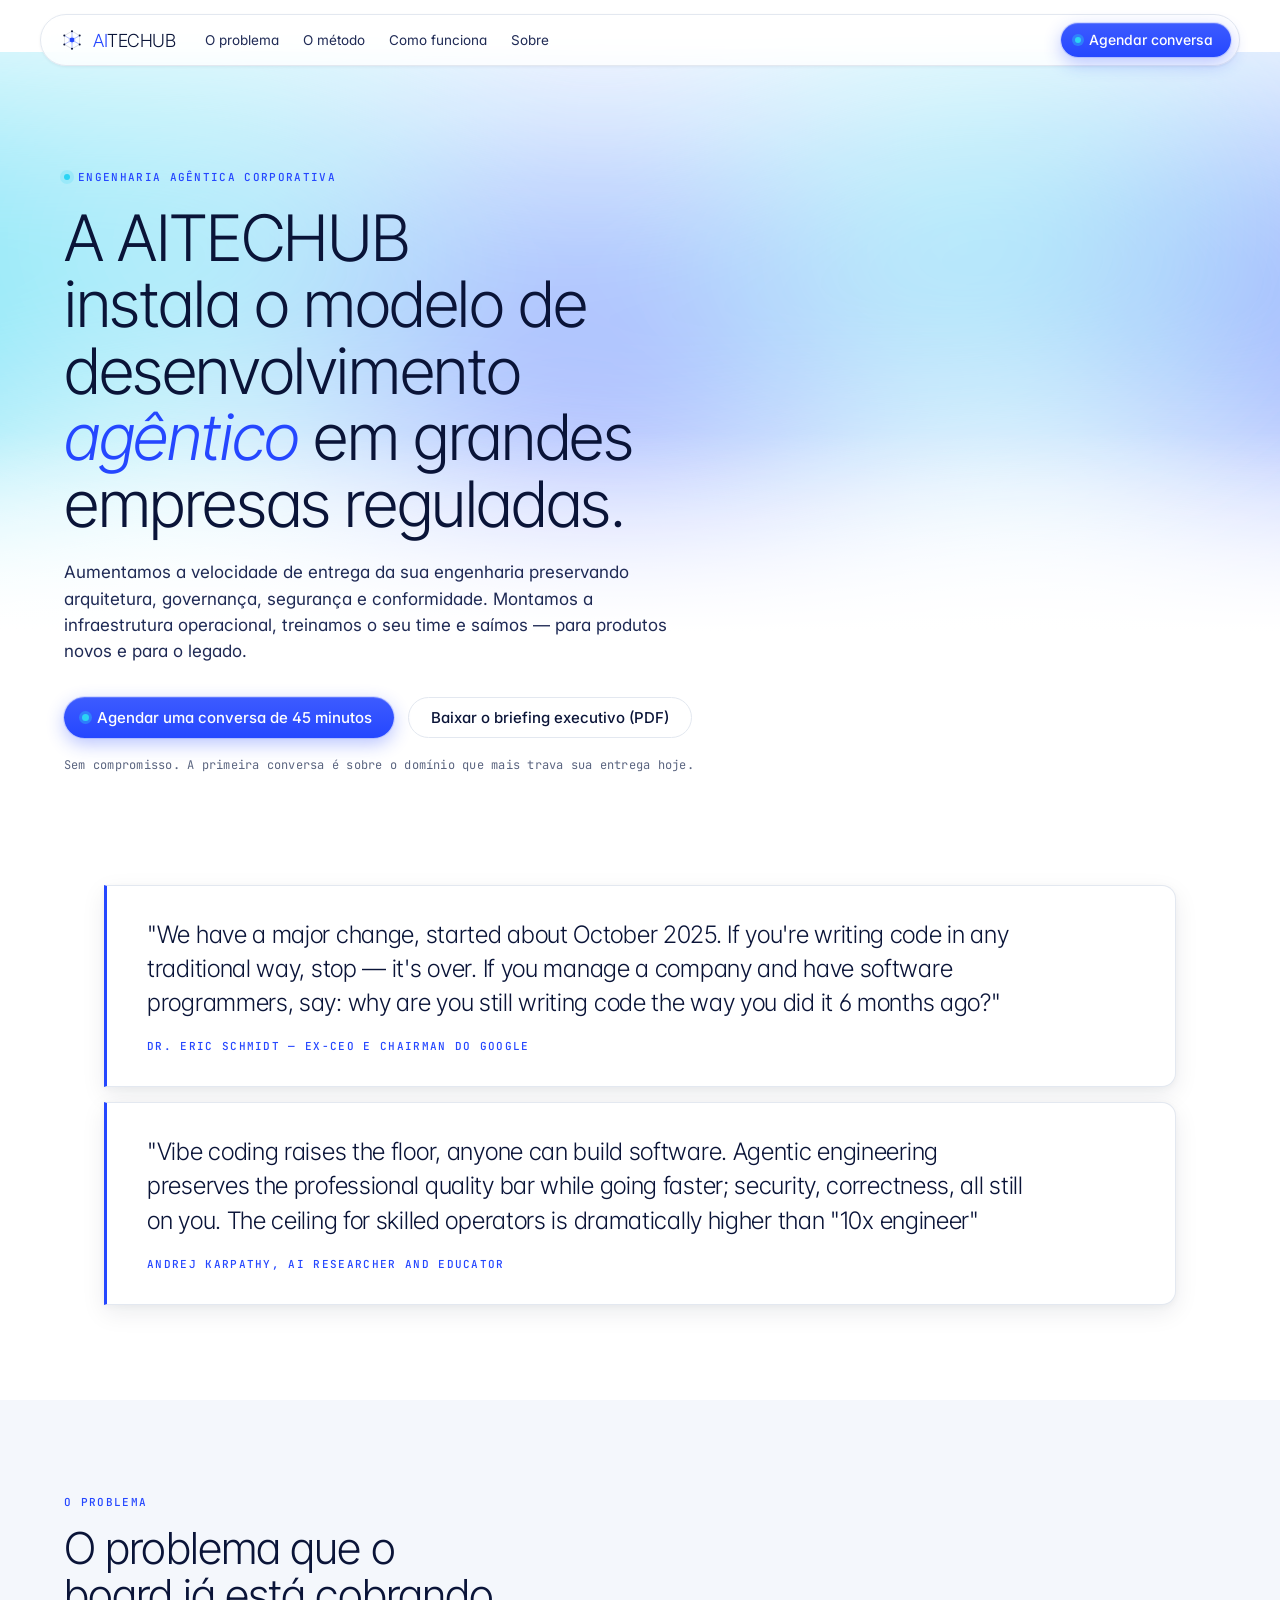
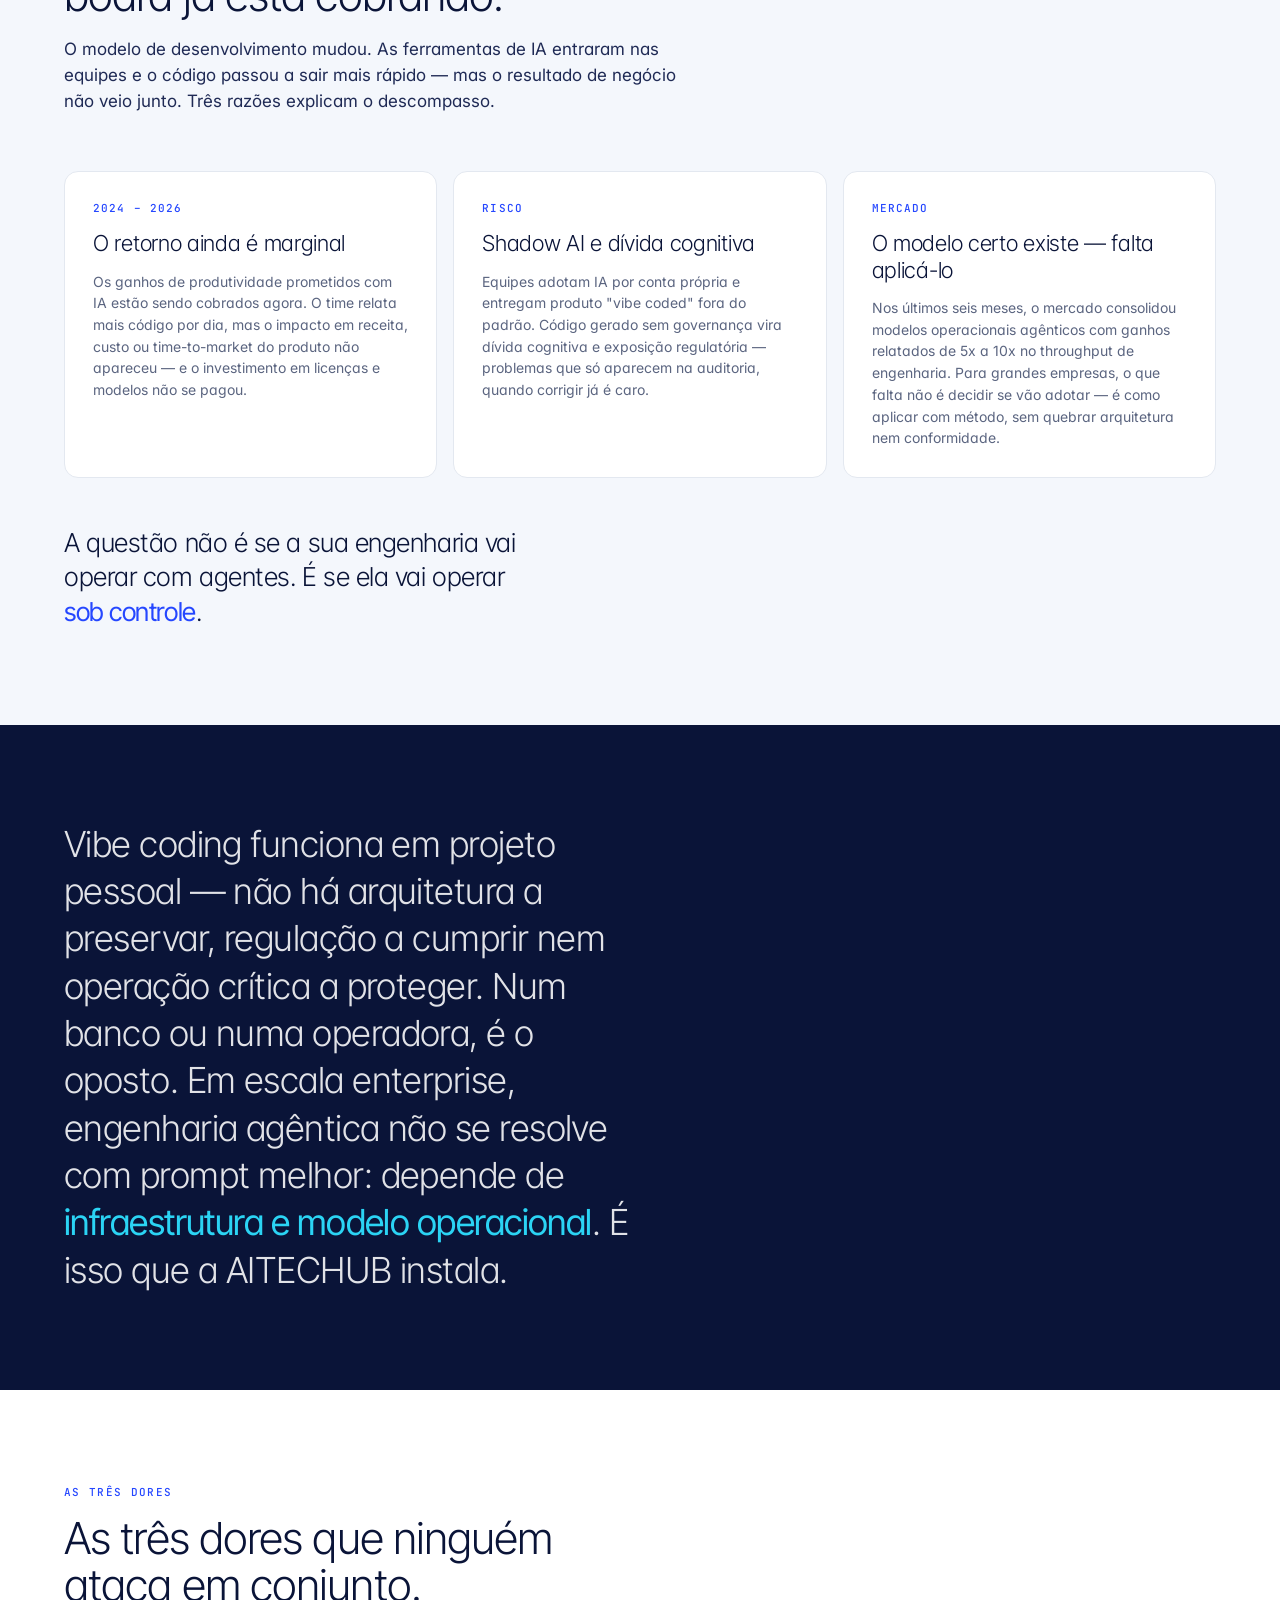
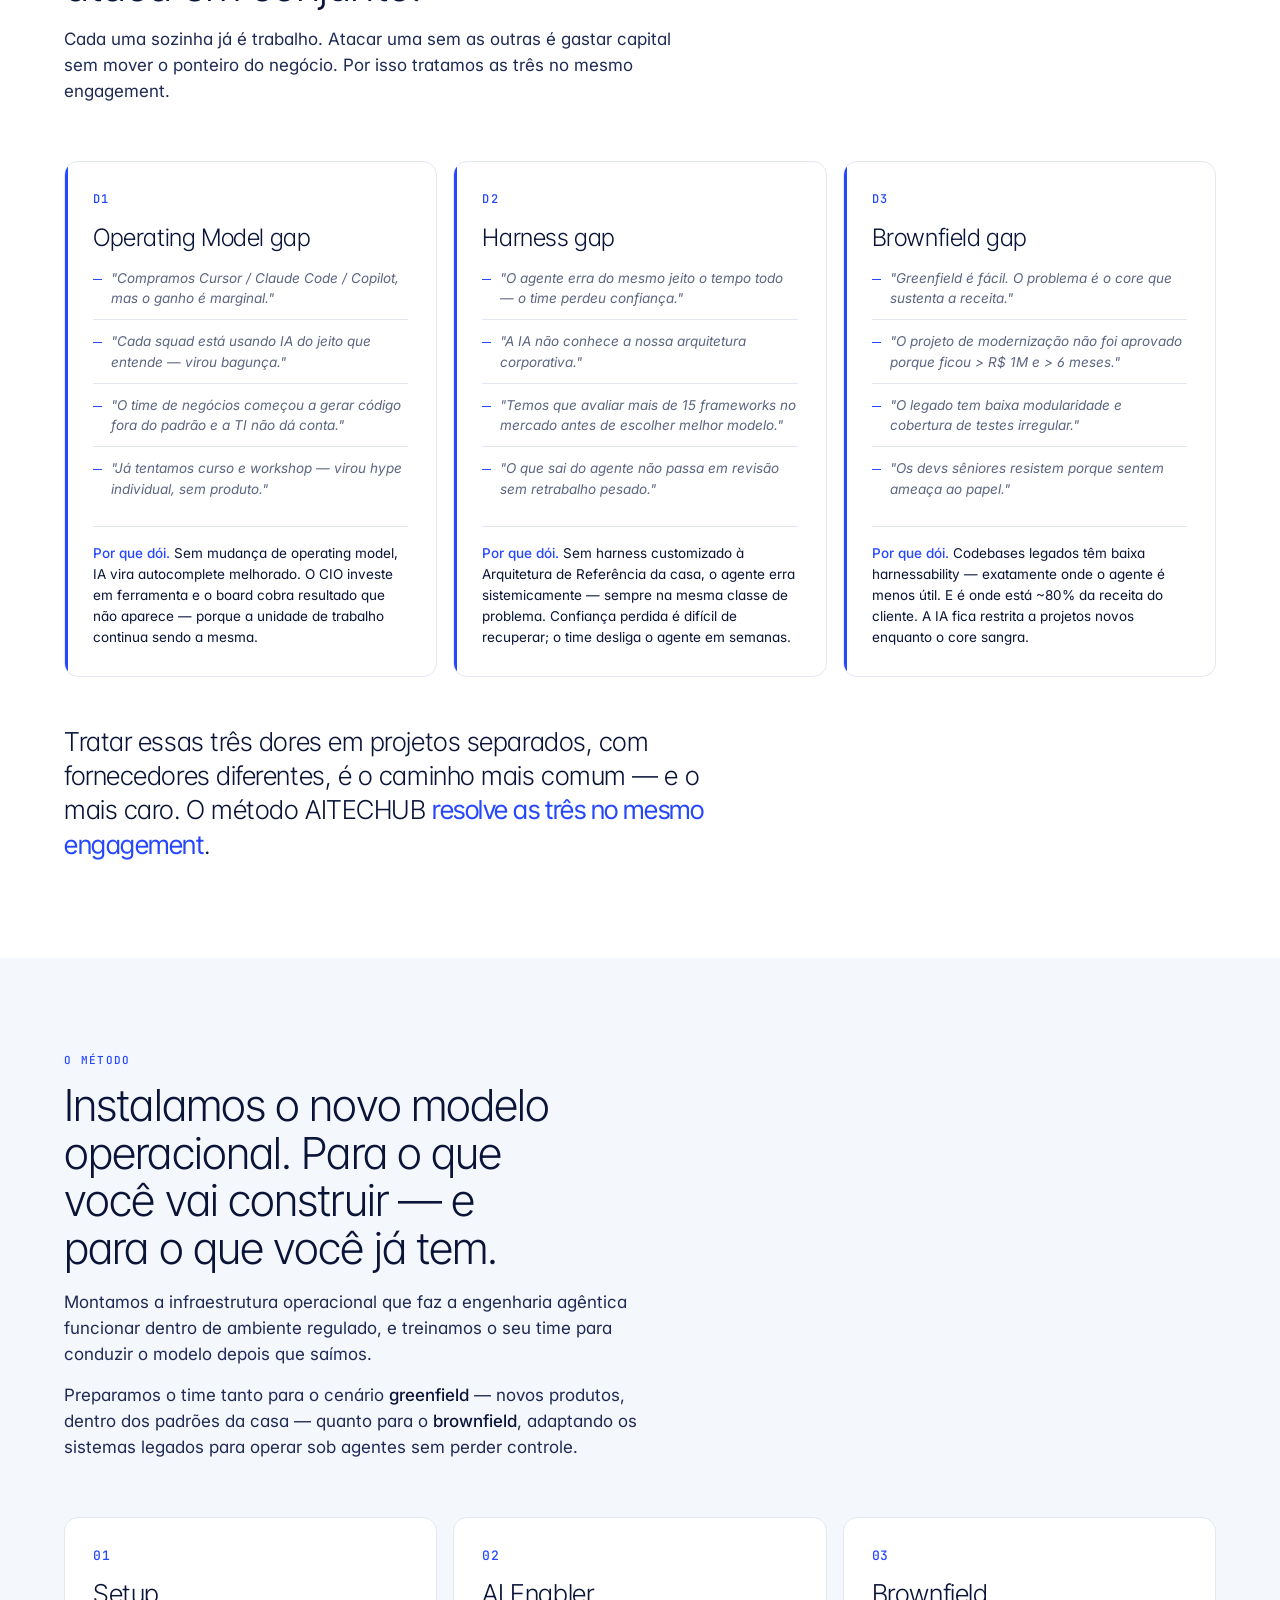
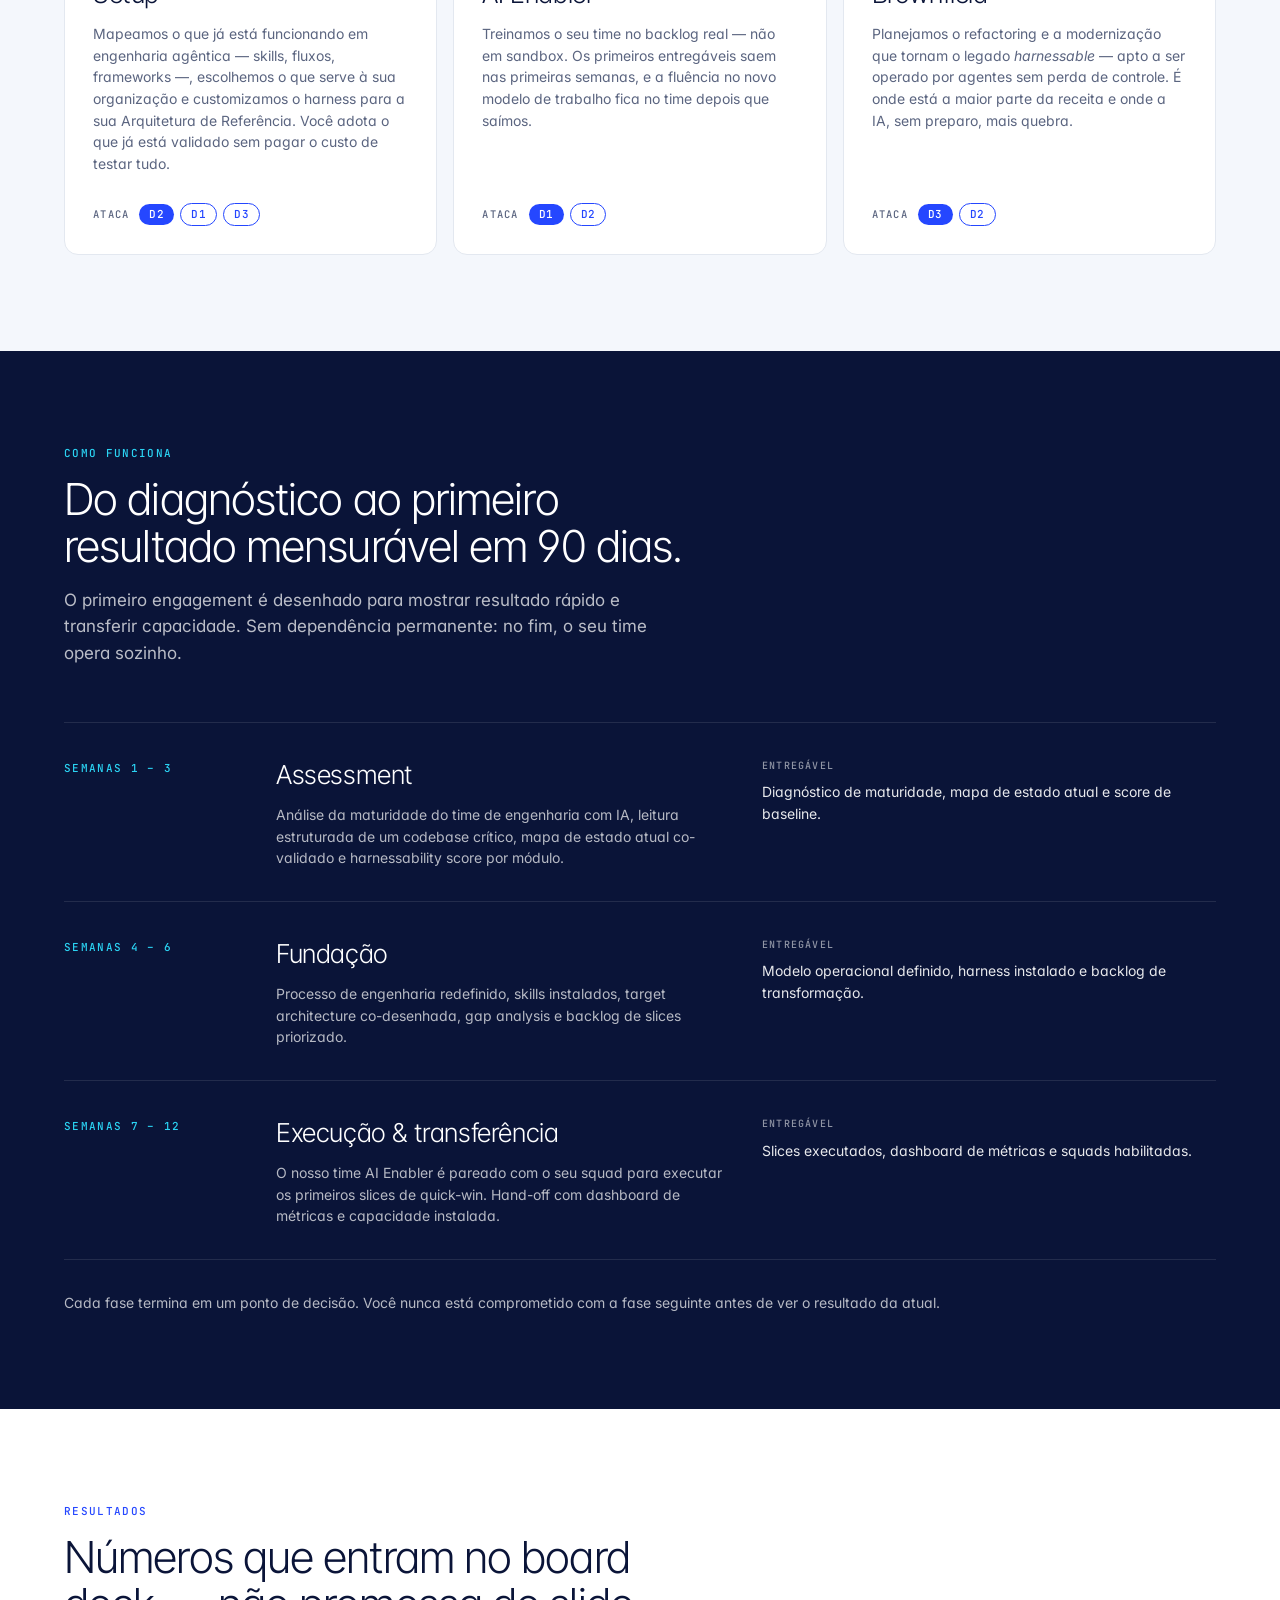
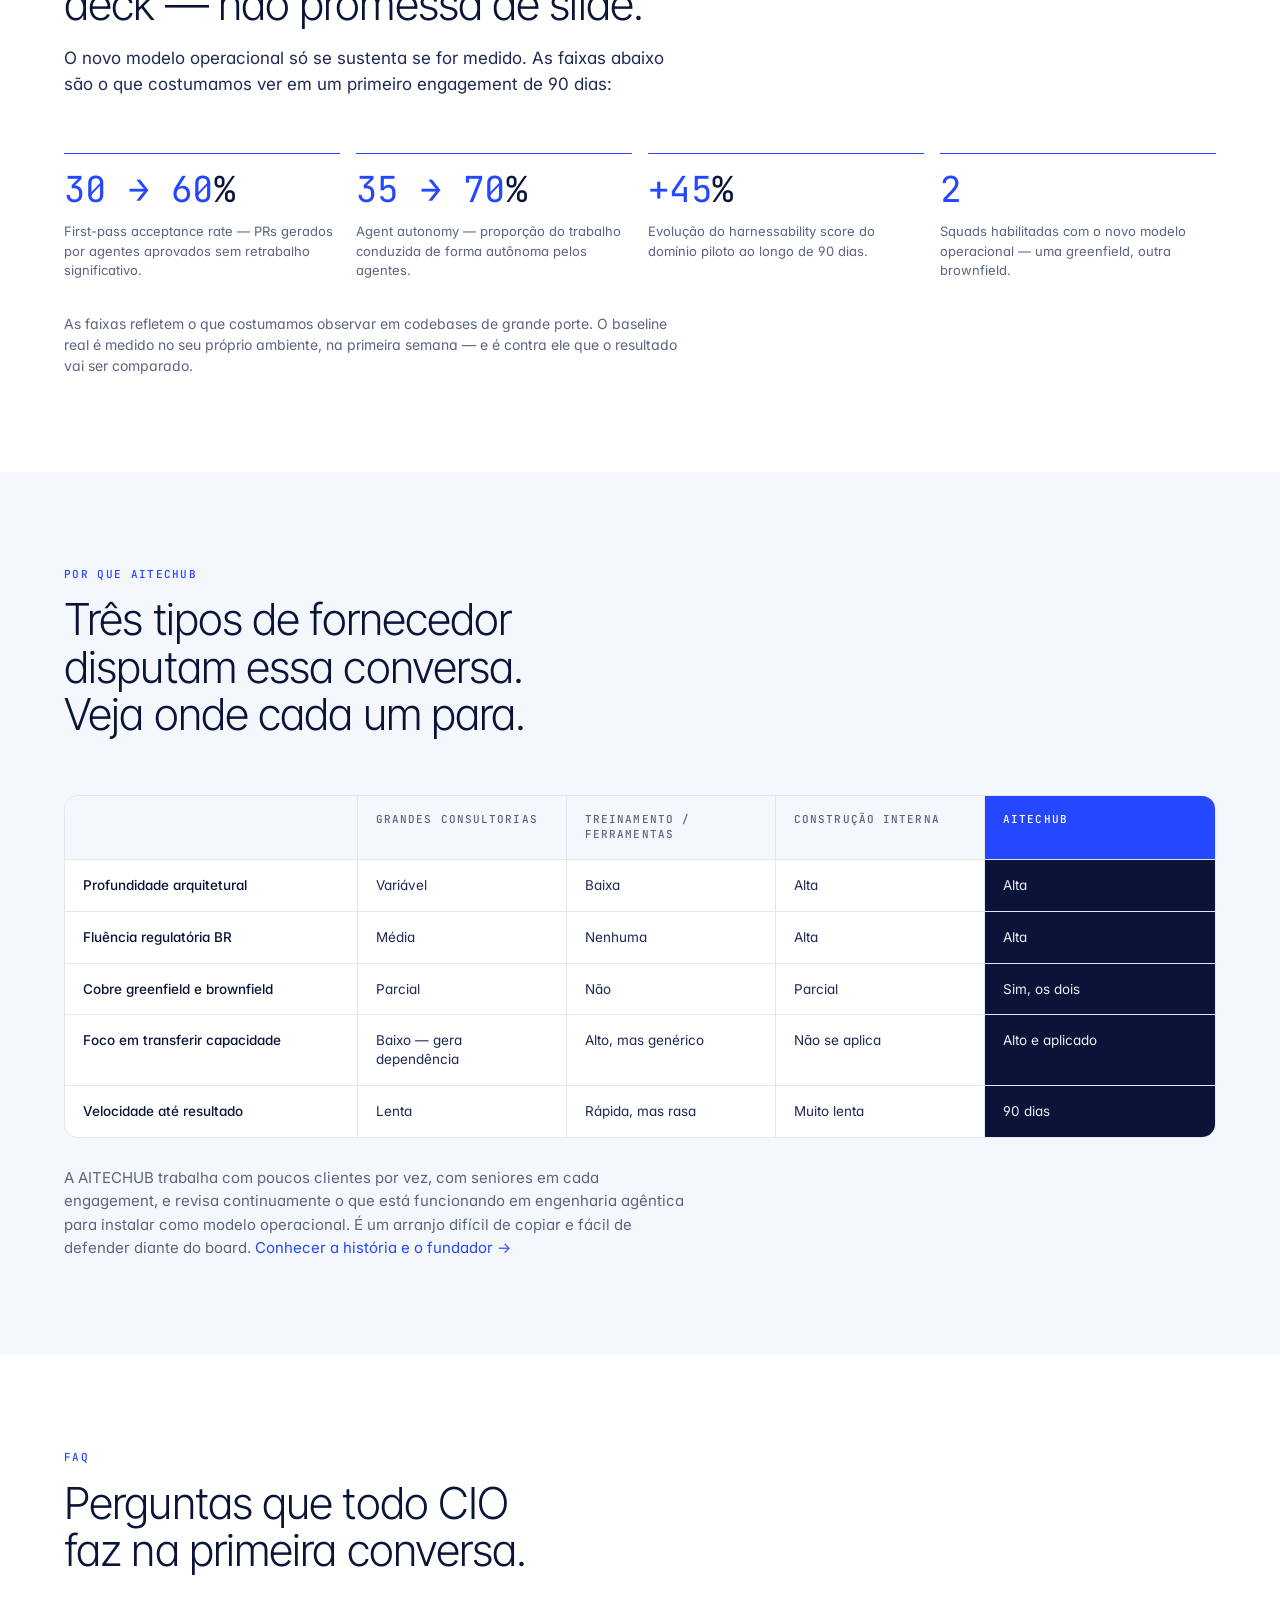
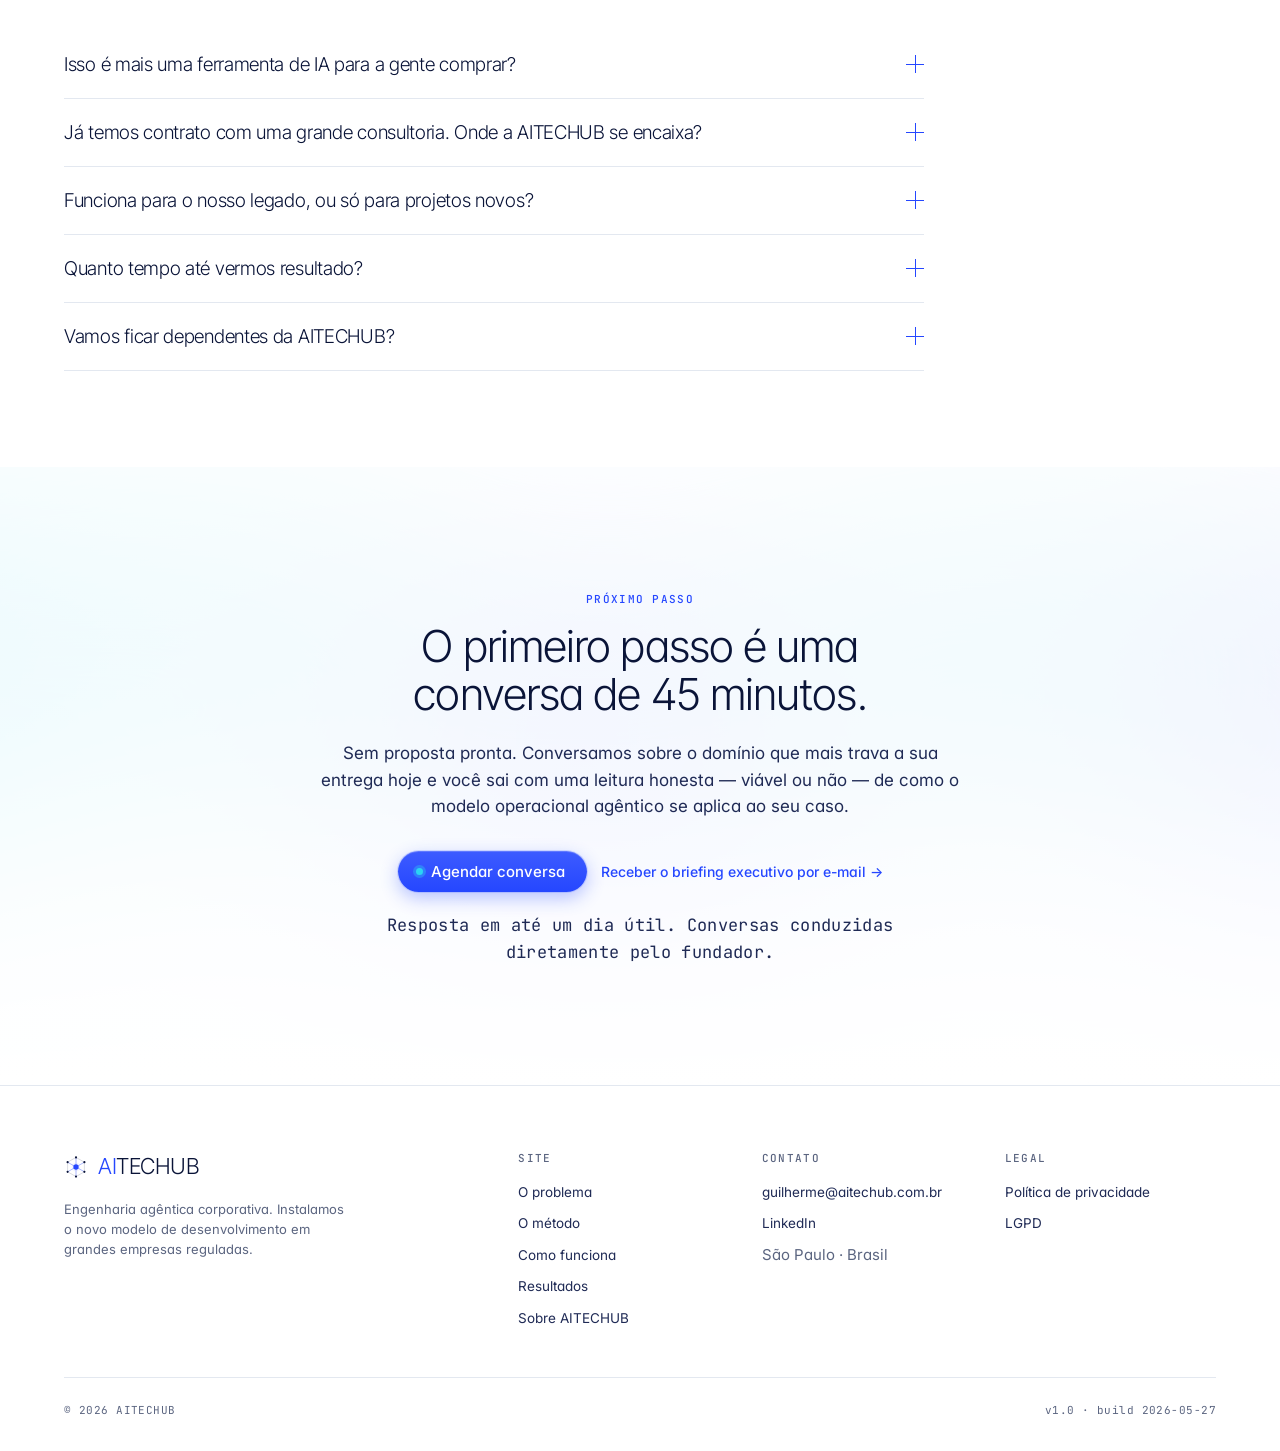
==== commit 8dca0ce9: "limpa rodape: remove CNPJ a publicar Co-Authored-By: Claude Opus 4.7 (1M context) <noreply@anthropic" ====
--- a/index.html
+++ b/index.html
@@ -426,7 +426,7 @@
       </div>
     </div>
     <div class="footer-legal">
-      <span>© 2026 AITECHUB · CNPJ a publicar</span>
+      <span>© 2026 AITECHUB</span>
       <span>v1.0 · build 2026-05-27</span>
     </div>
   </div>
